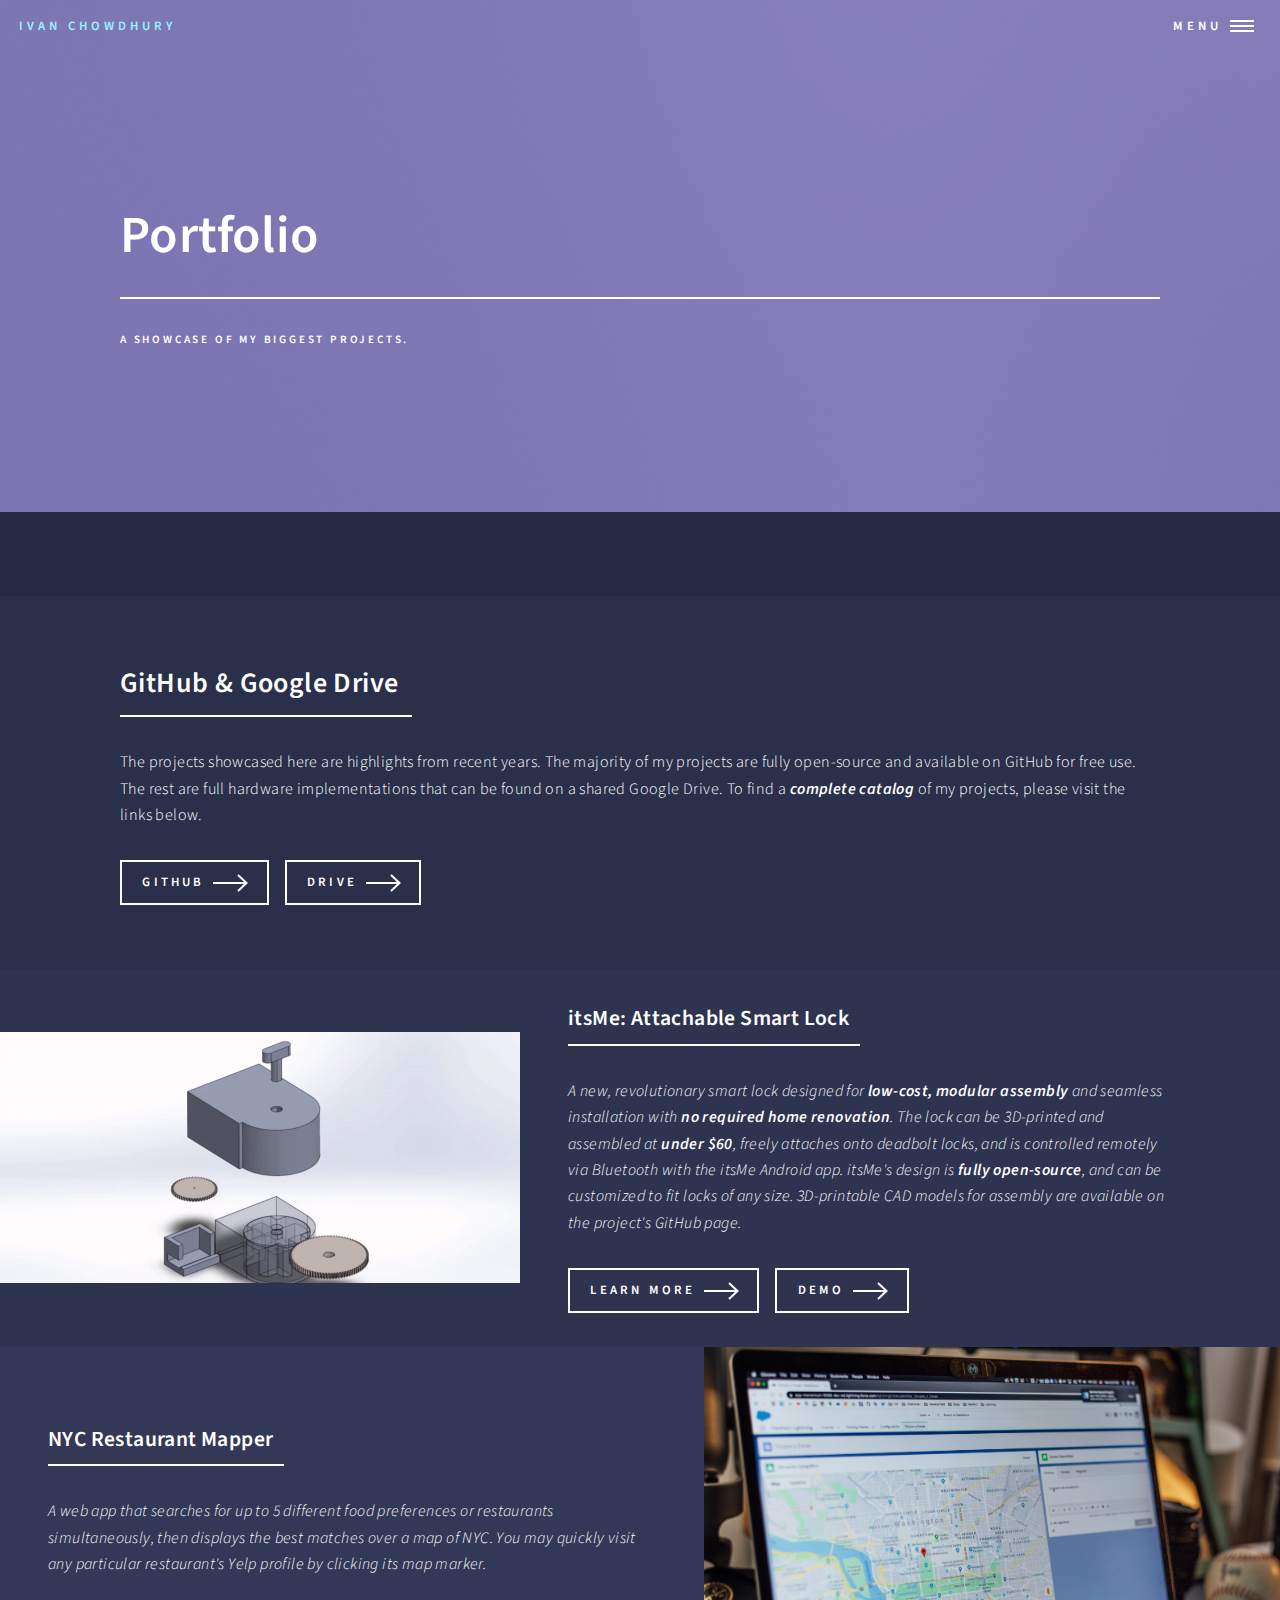
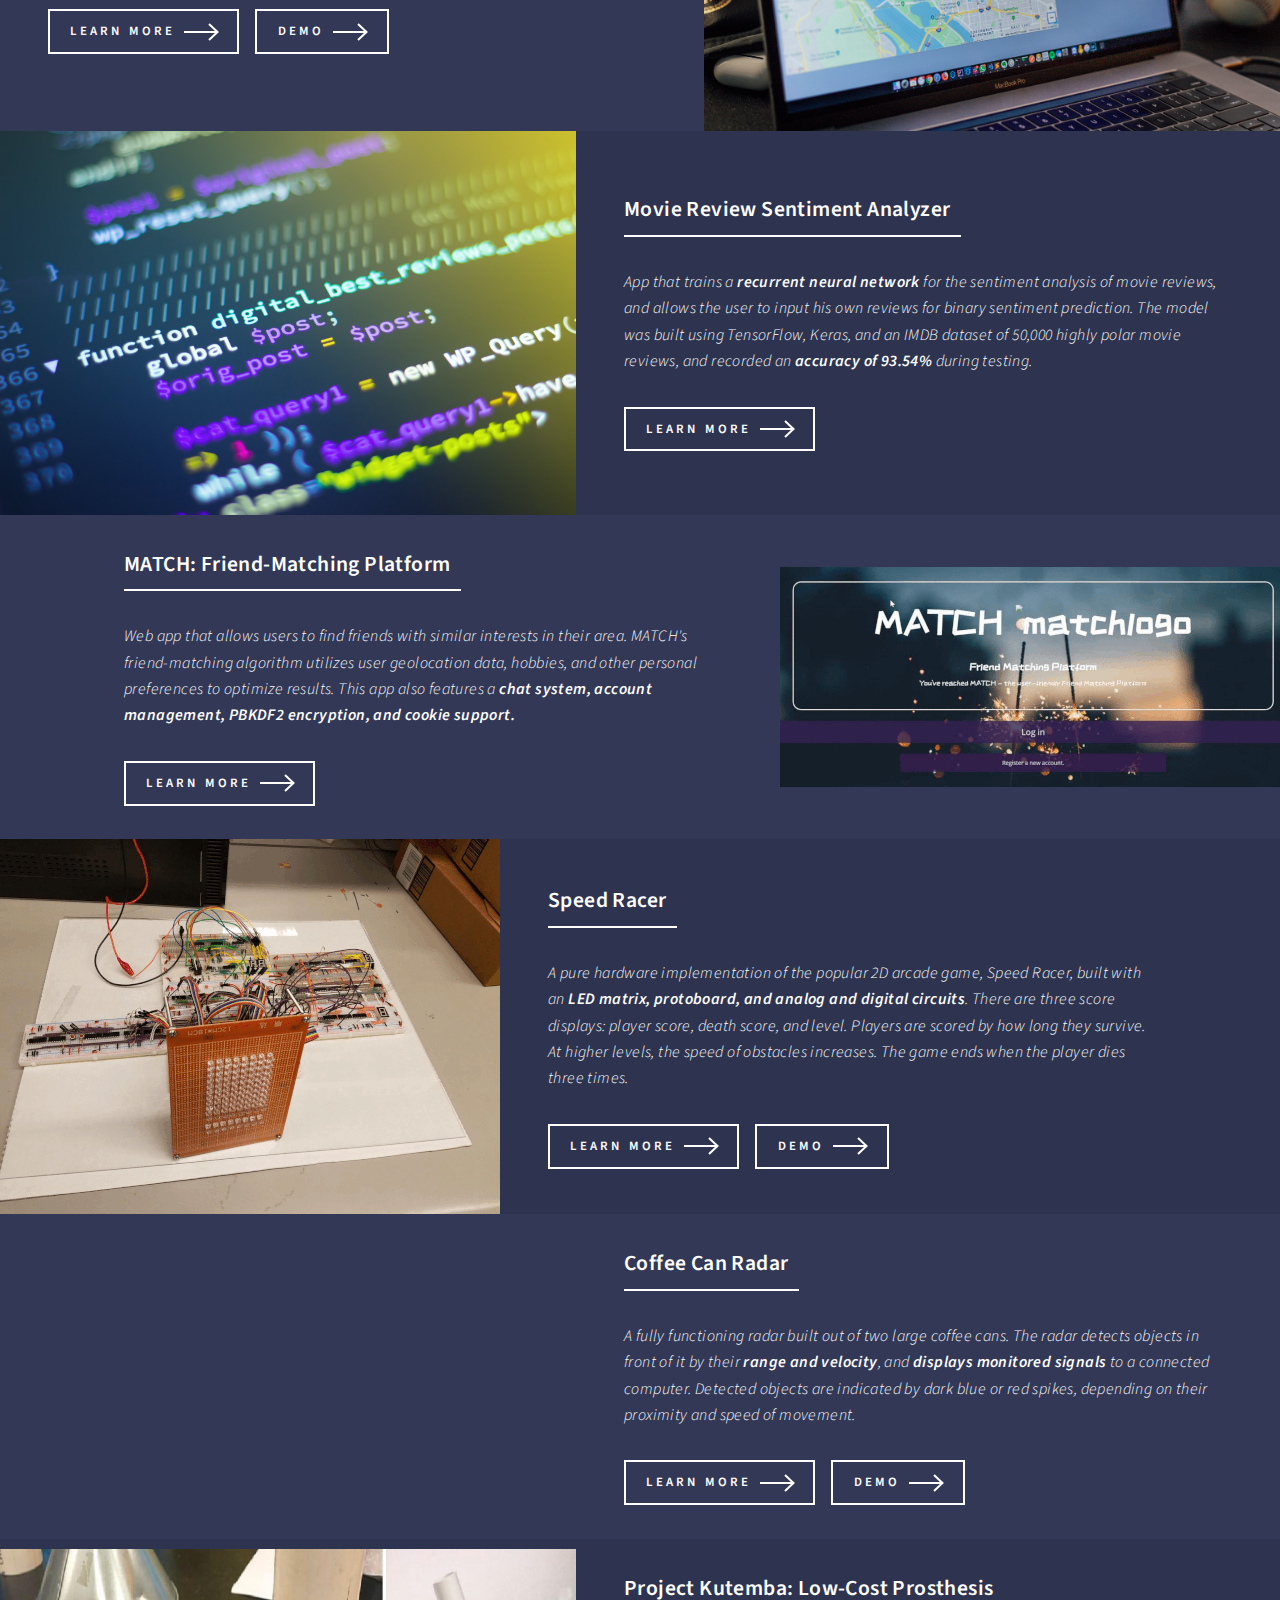
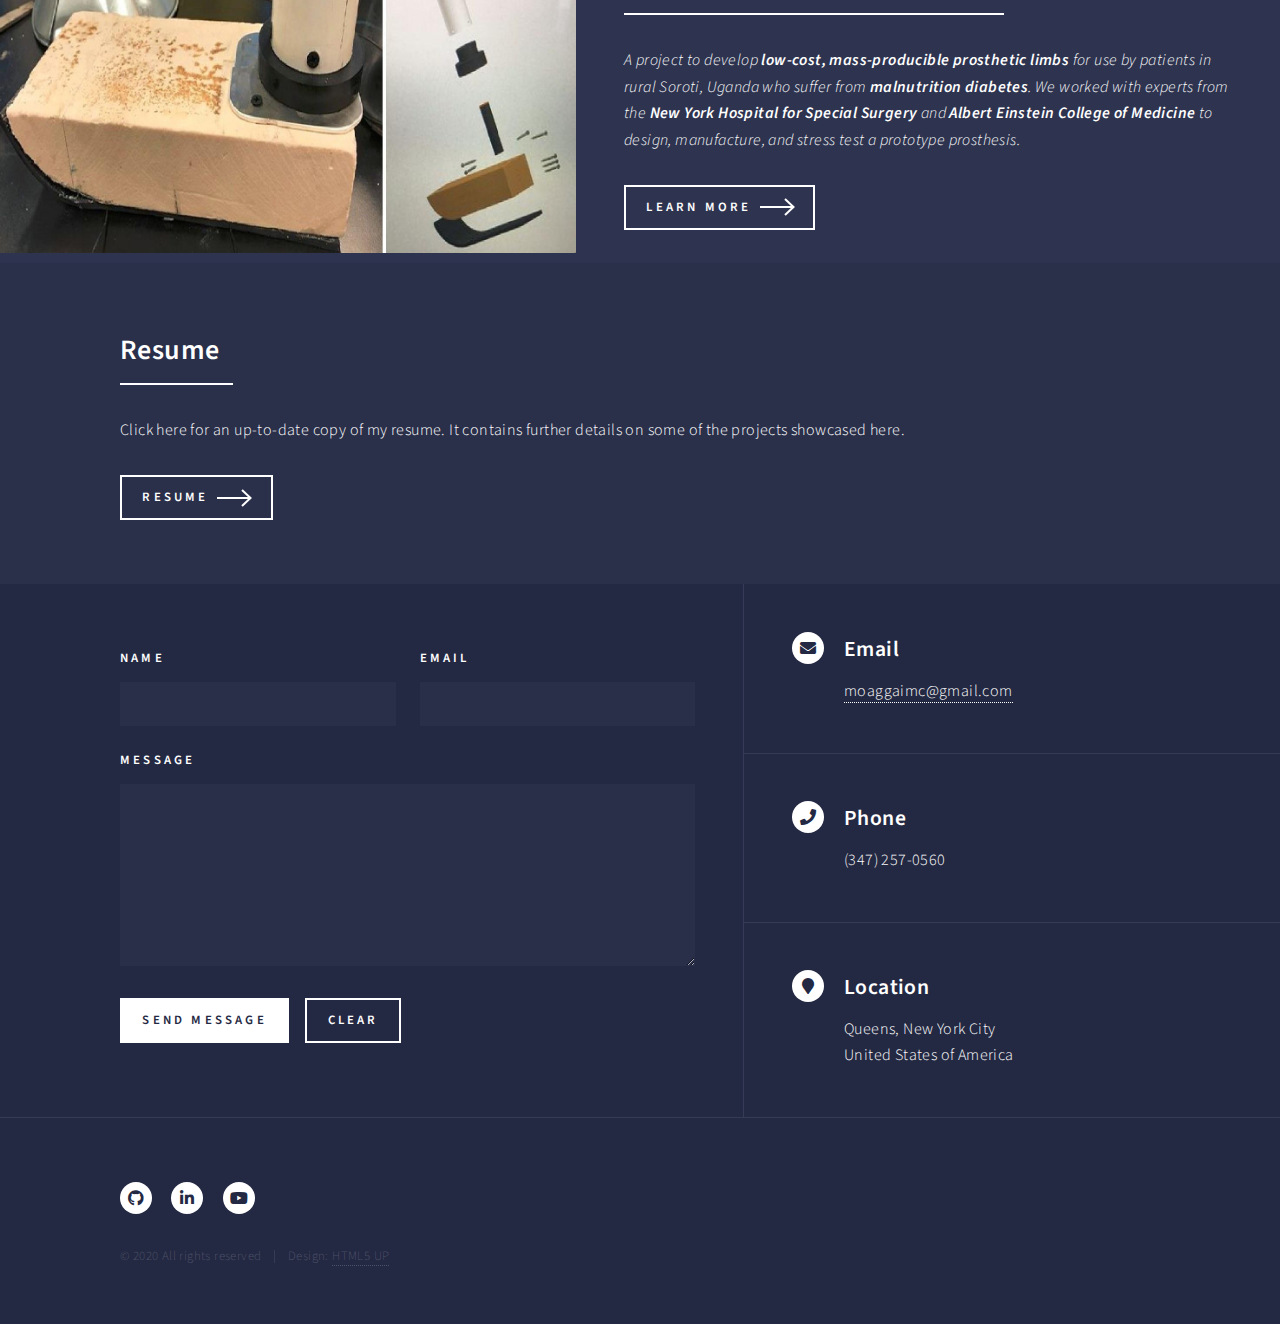
==== portfolio.html @ 8c615501 "fixed forms" ====
<!DOCTYPE HTML>
<html>
	<head>
		<title>Ivan's Portfolio</title>
		<meta charset="utf-8" />
		<meta name="viewport" content="width=device-width, initial-scale=1, user-scalable=no" />
		<link rel="stylesheet" href="assets/css/main.css" />
		<link rel="shortcut icon" type="image/x-icon" href="/assets/icons/favicon.ico" />
		<noscript><link rel="stylesheet" href="assets/css/noscript.css" /></noscript>
	</head>
	<body class="is-preload">

		<!-- Wrapper -->
			<div id="wrapper">

				<!-- Header -->
				<!-- Note: The "styleN" class below should match that of the banner element. -->
					<header id="header" class="alt style2">
						<a href="index.html" class="logo">Ivan Chowdhury</a>
						<nav>
							<a href="#menu">Menu</a>
						</nav>
					</header>

				<!-- Menu -->
					<nav id="menu">
						<ul class="actions stacked">
							<li><a href="index.html" class="button fit">Home</a></li>
						</ul>
						<ul class="links">
							<li><a href="#banner" class="scrolly">Portfolio</a></li>
							<li><a href="#three" class="scrolly">Resume</a></li>
							<li><a href="#contact" class="scrolly">Contact</a></li>
						</ul>
					</nav>

				<!-- Banner -->
				<!-- Note: The "styleN" class below should match that of the header element. -->
					<section id="banner" class="style2">
						<div class="inner">
							<span class="image">
								<img src="images/pic07.jpg" alt="" />
							</span>
							<header class="major">
								<h1>Portfolio</h1>
							</header>
							<div class="content">
								<p>A showcase of my biggest projects.</p>
							</div>
						</div>
					</section>

				<!-- Main -->
					<div id="main">

						<!-- One -->
							<section id="one">
								<div class="inner">
									<header class="major">
										<h2>GitHub & Google Drive</h2>
									</header>
									<p>The projects showcased here are highlights from recent years. The majority of my projects are fully open-source and available on GitHub for free use. The rest are full hardware implementations that can be found on a shared Google Drive. To find a <b><i>complete catalog</i></b> of my projects, please visit the links below.</p>
									<ul class="actions">
										<li><a href="https://github.com/IChowdhury01" target="_blank" rel="noopener noreferrer" class="button next">GitHub</a></li>
										<li><a href="https://drive.google.com/drive/u/1/folders/13F08eqZDGb8Cz0iWDVaAvVWDTqwczy9C" target="_blank" rel="noopener noreferrer" class="button next">Drive</a></li>
									</ul>
								</div>
							</section>

						<!-- Two -->
							<section id="two" class="spotlights">
								<section>
									<a class="imagectr">
										<img src="assets/photos/CAD.gif" alt="" data-position="center" />
									</a>
									<div class="content">
										<div class="inner">
											<header class="major">
												<h3>itsMe: Attachable Smart Lock</h3>
											</header>
											<p><i>A new, revolutionary smart lock designed for <b>low-cost, modular assembly</b> and seamless installation with <b>no required home renovation</b>. The lock can be 3D-printed and assembled at <b>under $60</b>, freely attaches onto deadbolt locks, and is controlled remotely via Bluetooth with the itsMe Android app. itsMe's design is <b>fully open-source</b>, and can be customized to fit locks of any size. 3D-printable CAD models for assembly are available on the project's GitHub page.</i>
											</p>
											<ul class="actions">
												<li><a href="https://github.com/IChowdhury01/ItsMe-Attachable-Smart-Lock" target="_blank" rel="noopener noreferrer" class="button next"class="button">Learn more</a></li>
												<li><a href="https://www.youtube.com/watch?v=Y3_GFy8Gmhg" target="_blank" rel="noopener noreferrer" class="button next"class="button">Demo</a></li>
											</ul>
										</div>
									</div>
								</section>
								<section>
									<a class="imagectr">
										<img src="assets\photos\nycmap.jpg" alt="" data-position="top center" />
									</a>
									<div class="content">
										<div class="inner">
											<header class="major">
												<h3>NYC Restaurant Mapper</h3>
											</header>
											<p><i>A web app that searches for up to 5 different food preferences or restaurants simultaneously, then displays the best matches over a map of NYC. You may quickly visit any particular restaurant's Yelp profile by clicking its map marker.</i>
											</p>
											<ul class="actions">
												<li><a href="https://github.com/IChowdhury01/NYC-Restaurant-Mapper" target="_blank" rel="noopener noreferrer" class="button next"class="button">Learn more</a></li>
												<li><a href="https://youtu.be/Lwt06zuVXnc" target="_blank" rel="noopener noreferrer" class="button next"class="button">Demo</a></li>
											</ul>
										</div>
									</div>
								</section>
								<section>
									<a class="imagectr">
										<img src="assets/photos/tensorflow.jpg" alt="" data-position="top center" />
									</a>
									<div class="content">
										<div class="inner">
											<header class="major">
												<h3>Movie Review Sentiment Analyzer</h3>
											</header>
											<p><i>App that trains a <b>recurrent neural network</b> for the sentiment analysis of movie reviews, and allows the user to input his own reviews for binary sentiment prediction. The model was built using TensorFlow, Keras, and an IMDB dataset of 50,000 highly polar movie reviews, and recorded an <b>accuracy of 93.54%</b> during testing.</i>
											</p>
											<ul class="actions">
												<li><a href="https://github.com/IChowdhury01/Movie-Review-Sentiment-Analyzer" target="_blank" rel="noopener noreferrer" class="button next"class="button">Learn more</a></li>
											</ul>
										</div>
									</div>
								</section>
								<section>
									<a class="imagectr">
										<img src="assets/photos/match.gif" alt="" data-position="top center" />
									</a>
									<div class="content">
										<div class="inner">
											<header class="major">
												<h3>MATCH: Friend-Matching Platform</h3>
											</header>
											<p><i>Web app that allows users to find friends with similar interests in their area. MATCH's friend-matching algorithm utilizes user geolocation data, hobbies, and other personal preferences to optimize results. This app also features a <b>chat system, account management, PBKDF2 encryption, and cookie support.</b></i></p>
											<ul class="actions">
												<li><a href="https://github.com/IChowdhury01/MATCH" target="_blank" rel="noopener noreferrer" class="button next" class="button">Learn more</a></li>
											</ul>
										</div>
									</div>
								</section>
								<section>
									<a class="imagectr">
										<img src="assets/photos/speedracer.gif" alt="" data-position="top center" />
									</a>
									<!-- <div class = "videoContainer">
										<iframe src="https://www.youtube-nocookie.com/embed/hURRm35oNBA" frameborder="0" allow="accelerometer; autoplay; clipboard-write; encrypted-media; gyroscope; picture-in-picture" allowfullscreen></iframe>
									</div> -->
									<div class="content">
										<div class="inner">
											<header class="major">
												<h3>Speed Racer</h3>
											</header>
											<p><i>A pure hardware implementation of the popular 2D arcade game, Speed Racer, built with an <b>LED matrix, protoboard, and analog and digital circuits</b>. There are three score displays: player score, death score, and level. Players are scored by how long they survive. At higher levels, the speed of obstacles increases. The game ends when the player dies three times.</i></p>
											<ul class="actions">
												<li><a href="https://drive.google.com/drive/folders/1GUxQK-fly_JIibQmkMH20na4HruPq7JL" target="_blank" rel="noopener noreferrer" class="button next"class="button">Learn more</a></li>
												<li><a href="https://www.youtube.com/watch?v=hURRm35oNBA" target="_blank" rel="noopener noreferrer" class="button next"class="button">Demo</a></li>
											</ul>
										</div>
									</div>
								</section>
								<section>
									<a class="imagectr">
										<img src="assets/photos/coffeecanradar.gif" alt="" data-position="top center" />
									</a>
									<!-- <div class = "videoContainer">
										<iframe src="https://www.youtube-nocookie.com/embed/nKEOO0rNuKM?start=10" frameborder="0" allow="accelerometer; autoplay; clipboard-write; encrypted-media; gyroscope; picture-in-picture" allowfullscreen></iframe>
									</div> -->
									<div class="content">
										<div class="inner">
											<header class="major">
												<h3>Coffee Can Radar</h3>
											</header>
											<p><i>A fully functioning radar built out of two large coffee cans. The radar detects objects in front of it by their <b>range and velocity</b>, and <b>displays monitored signals</b> to a connected computer. Detected objects are indicated by dark blue or red spikes, depending on their proximity and speed of movement.</i></p>
											<ul class="actions">
												<li><a href="https://drive.google.com/drive/folders/1RT_7JRZRdKu2cOJsGVGefXszpzr_Aj9Q" target="_blank" rel="noopener noreferrer" class="button next"class="button">Learn more</a></li>
												<li><a href="https://www.youtube.com/watch?v=nKEOO0rNuKM&t=10s" target="_blank" rel="noopener noreferrer" class="button next"class="button">Demo</a></li>
											</ul>
										</div>
									</div>
								</section>
								<section>
									<a class="imagectr">
										<img src="assets/photos/kutembafoot.jpeg" alt="" data-position="top center" />
									</a>
									<div class="content">
										<div class="inner">
											<header class="major">
												<h3>Project Kutemba: Low-Cost Prosthesis</h3>
											</header>
											<p><i>A project to develop <b>low-cost, mass-producible prosthetic limbs</b> for use by patients in rural Soroti, Uganda who suffer from <b>malnutrition diabetes</b>. We worked with experts from the <b>New York Hospital for Special Surgery</b> and <b>Albert Einstein College of Medicine</b> to design, manufacture, and stress test a prototype prosthesis.</i></p>
											<ul class="actions">
												<li><a href="https://drive.google.com/drive/folders/1q0r_sGnL_dxUdtxdM6LuyC_ZQaXiho6F" target="_blank" rel="noopener noreferrer" class="button next"class="button">Learn more</a></li>
											</ul>
										</div>
									</div>
								</section>
							</section>

						<!-- Three -->
							<section id="three">
								<div class="inner">
									<header class="major">
										<h2>Resume</h2>
									</header>
									<p>Click here for an up-to-date copy of my resume. It contains further details on some of the projects showcased here.</p>
									<ul class="actions">
										<li><a href="assets\docs\Resume.pdf" target="_blank" rel="noopener noreferrer" class="button next">Resume</a></li>
									</ul>
								</div>
							</section>

					</div>

				<!-- Contact -->
					<section id="contact">
						<div class="inner">
							<section>
								<form action="https://formspree.io/f/xqkgnypr" method="post">	
									<div class="fields">
										<div class="field half">
											<label for="name">Name</label>
											<input type="text" name="name" id="name" required/>
										</div>
										<div class="field half">
											<label for="email">Email</label>
											<input type="text" name="email" id="email" required/>
										</div>
										<div class="field">
											<label for="message">Message</label>
											<textarea name="message" id="message" rows="6" required></textarea>
										</div>
									</div>
									<ul class="actions">
										<li><input type="submit" value="Send Message" class="primary"/></li>
										<li><input type="reset" value="Clear" /></li>
									</ul>
								</form>
							</section>
							<section class="split">
								<section>
									<div class="contact-method">
										<span class="icon solid alt fa-envelope"></span>
										<h3>Email</h3>
										<a href="mailto:moaggaimc@gmail.com">moaggaimc@gmail.com</a>
									</div>
								</section>
								<section>
									<div class="contact-method">
										<span class="icon solid alt fa-phone"></span>
										<h3>Phone</h3>
										<span>(347) 257-0560</span>
									</div>
								</section>
								<section>
									<div class="contact-method">
										<span class="icon solid alt fa-map-marker"></span>
										<h3>Location</h3>
										<span>Queens, New York City<br />
										United States of America</span>
									</div>
								</section>
							</section>
						</div>
					</section>

				<!-- Footer -->
					<footer id="footer">
						<div class="inner">
							<ul class="icons">
								<li><a href="https://github.com/IChowdhury01" target="_blank" rel="noopener noreferrer" class="icon brands alt fa-github"><span class="label">GitHub</span></a></li>
								<li><a href="https://www.linkedin.com/in/ivanchowdhury/" target="_blank" rel="noopener noreferrer" class="icon brands alt fa-linkedin-in"><span class="label">LinkedIn</span></a></li>
								<li><a href="https://www.youtube.com/channel/UCZzogP7VZBRBeinu2QuJjXg" target="_blank" rel="noopener noreferrer" class="icon brands alt fa-youtube"><span class="label">YouTube</span></a></li>
								<!-- <li><a href="https://stackoverflow.com/users/9143936/ivan-c" target="_blank" rel="noopener noreferrer" class="icon brands alt fa-stack-overflow"><span class="label">StackOverflow</span></a></li> -->
							</ul>
							<ul class="copyright">
								<li>&copy; 2020 All rights reserved</li><li>Design: <a href="https://html5up.net" target="_blank" rel="noopener noreferrer">HTML5 UP</a></li>
							</ul>
						</div>
					</footer>

			</div>

		<!-- Scripts -->
			<script src="assets/js/jquery.min.js"></script>
			<script src="assets/js/jquery.scrolly.min.js"></script>
			<script src="assets/js/jquery.scrollex.min.js"></script>
			<script src="assets/js/browser.min.js"></script>
			<script src="assets/js/breakpoints.min.js"></script>
			<script src="assets/js/util.js"></script>
			<script src="assets/js/main.js"></script>

	</body>
</html>
---- assets/css/main.css ----
@import url(fontawesome-all.min.css);
@import url("https://fonts.googleapis.com/css?family=Source+Sans+Pro:300,300italic,600,600italic");

html, body, div, span, applet, object,
iframe, h1, h2, h3, h4, h5, h6, p, blockquote,
pre, a, abbr, acronym, address, big, cite,
code, del, dfn, em, img, ins, kbd, q, s, samp,
small, strike, strong, sub, sup, tt, var, b,
u, i, center, dl, dt, dd, ol, ul, li, fieldset,
form, label, legend, table, caption, tbody,
tfoot, thead, tr, th, td, article, aside,
canvas, details, embed, figure, figcaption,
footer, header, hgroup, menu, nav, output, ruby,
section, summary, time, mark, audio, video {
	margin: 0;
	padding: 0;
	border: 0;
	font-size: 100%;
	font: inherit;
	vertical-align: baseline;}

article, aside, details, figcaption, figure,
footer, header, hgroup, menu, nav, section {
	display: block;}

body {
	line-height: 1;
}

ol, ul {
	list-style: none;
}

blockquote, q {
	quotes: none;
}

	blockquote:before, blockquote:after, q:before, q:after {
		content: '';
		content: none;
	}

table {
	border-collapse: collapse;
	border-spacing: 0;
}

body {
	-webkit-text-size-adjust: none;
}

mark {
	background-color: transparent;
	color: inherit;
}

input::-moz-focus-inner {
	border: 0;
	padding: 0;
}

input, select, textarea {
	-moz-appearance: none;
	-webkit-appearance: none;
	-ms-appearance: none;
	appearance: none;
}

/* Basic */

	@-ms-viewport {
		width: device-width;
	}

	body {
		-ms-overflow-style: scrollbar;
	}

	@media screen and (max-width: 480px) {

		html, body {
			min-width: 320px;
		}

	}

	html {
		box-sizing: border-box;
	}

	*, *:before, *:after {
		box-sizing: inherit;
	}

	body {
		background: #242943;
	}

		body.is-preload *, body.is-preload *:before, body.is-preload *:after {
			-moz-animation: none !important;
			-webkit-animation: none !important;
			-ms-animation: none !important;
			animation: none !important;
			-moz-transition: none !important;
			-webkit-transition: none !important;
			-ms-transition: none !important;
			transition: none !important;
		}

/* Type */

	body, input, select, textarea {
		color: #ffffff;
		font-family: "Source Sans Pro", Helvetica, sans-serif;
		font-size: 17pt;
		font-weight: 300;
		letter-spacing: 0.025em;
		line-height: 1.65;
	}

		@media screen and (max-width: 1680px) {

			body, input, select, textarea {
				font-size: 14pt;
			}

		}

		@media screen and (max-width: 1280px) {

			body, input, select, textarea {
				font-size: 12pt;
			}

		}

		@media screen and (max-width: 360px) {

			body, input, select, textarea {
				font-size: 11pt;
			}

		}

	a {
		-moz-transition: color 0.2s ease-in-out, border-bottom-color 0.2s ease-in-out;
		-webkit-transition: color 0.2s ease-in-out, border-bottom-color 0.2s ease-in-out;
		-ms-transition: color 0.2s ease-in-out, border-bottom-color 0.2s ease-in-out;
		transition: color 0.2s ease-in-out, border-bottom-color 0.2s ease-in-out;
		border-bottom: dotted 1px;
		color: inherit;
		text-decoration: none;
	}

		a:hover {
			border-bottom-color: transparent;
			color: #9bf1ff !important;
		}

		a:active {
			color: #53e3fb !important;
		}

	strong, b {
		color: #ffffff;
		font-weight: 600;
	}

	em, i {
		font-style: italic;
	}

	p {
		margin: 0 0 2em 0;
	}

	h1, h2, h3, h4, h5, h6 {
		color: #ffffff;
		font-weight: 600;
		line-height: 1.65;
		margin: 0 0 1em 0;
	}

		h1 a, h2 a, h3 a, h4 a, h5 a, h6 a {
			color: inherit;
			border-bottom: 0;
		}

	h1 {
		font-size: 2.5em;
	}

	h2 {
		font-size: 1.75em;
	}

	h3 {
		font-size: 1.35em;
	}

	h4 {
		font-size: 1.1em;
	}

	h5 {
		font-size: 0.9em;
	}

	h6 {
		font-size: 0.7em;
	}

	@media screen and (max-width: 736px) {

		h1 {
			font-size: 2em;
		}

		h2 {
			font-size: 1.5em;
		}

		h3 {
			font-size: 1.25em;
		}

	}

	sub {
		font-size: 0.8em;
		position: relative;
		top: 0.5em;
	}

	sup {
		font-size: 0.8em;
		position: relative;
		top: -0.5em;
	}

	blockquote {
		border-left: solid 4px rgba(212, 212, 255, 0.1);
		font-style: italic;
		margin: 0 0 2em 0;
		padding: 0.5em 0 0.5em 2em;
	}

	code {
		background: rgba(212, 212, 255, 0.035);
		font-family: "Courier New", monospace;
		font-size: 0.9em;
		margin: 0 0.25em;
		padding: 0.25em 0.65em;
	}

	pre {
		-webkit-overflow-scrolling: touch;
		font-family: "Courier New", monospace;
		font-size: 0.9em;
		margin: 0 0 2em 0;
	}

		pre code {
			display: block;
			line-height: 1.75;
			padding: 1em 1.5em;
			overflow-x: auto;
		}

	hr {
		border: 0;
		border-bottom: solid 1px rgba(212, 212, 255, 0.1);
		margin: 2em 0;
	}

		hr.major {
			margin: 3em 0;
		}

	.align-left {
		text-align: left;
	}

	.align-center {
		text-align: center;
	}

	.align-right {
		text-align: right;
	}

/* Row */

	.row {
		display: flex;
		flex-wrap: wrap;
		box-sizing: border-box;
		align-items: stretch;
	}

		.row > * {
			box-sizing: border-box;
		}

		.row.gtr-uniform > * > :last-child {
			margin-bottom: 0;
		}

		.row.aln-left {
			justify-content: flex-start;
		}

		.row.aln-center {
			justify-content: center;
		}

		.row.aln-right {
			justify-content: flex-end;
		}

		.row.aln-top {
			align-items: flex-start;
		}

		.row.aln-middle {
			align-items: center;
		}

		.row.aln-bottom {
			align-items: flex-end;
		}

		.row > .imp {
			order: -1;
		}

		.row > .col-1 {
			width: 8.33333%;
		}

		.row > .off-1 {
			margin-left: 8.33333%;
		}

		.row > .col-2 {
			width: 16.66667%;
		}

		.row > .off-2 {
			margin-left: 16.66667%;
		}

		.row > .col-3 {
			width: 25%;
		}

		.row > .off-3 {
			margin-left: 25%;
		}

		.row > .col-4 {
			width: 33.33333%;
		}

		.row > .off-4 {
			margin-left: 33.33333%;
		}

		.row > .col-5 {
			width: 41.66667%;
		}

		.row > .off-5 {
			margin-left: 41.66667%;
		}

		.row > .col-6 {
			width: 50%;
		}

		.row > .off-6 {
			margin-left: 50%;
		}

		.row > .col-7 {
			width: 58.33333%;
		}

		.row > .off-7 {
			margin-left: 58.33333%;
		}

		.row > .col-8 {
			width: 66.66667%;
		}

		.row > .off-8 {
			margin-left: 66.66667%;
		}

		.row > .col-9 {
			width: 75%;
		}

		.row > .off-9 {
			margin-left: 75%;
		}

		.row > .col-10 {
			width: 83.33333%;
		}

		.row > .off-10 {
			margin-left: 83.33333%;
		}

		.row > .col-11 {
			width: 91.66667%;
		}

		.row > .off-11 {
			margin-left: 91.66667%;
		}

		.row > .col-12 {
			width: 100%;
		}

		.row > .off-12 {
			margin-left: 100%;
		}

		.row.gtr-0 {
			margin-top: 0;
			margin-left: 0em;
		}

			.row.gtr-0 > * {
				padding: 0 0 0 0em;
			}

			.row.gtr-0.gtr-uniform {
				margin-top: 0em;
			}

				.row.gtr-0.gtr-uniform > * {
					padding-top: 0em;
				}

		.row.gtr-25 {
			margin-top: 0;
			margin-left: -0.5em;
		}

			.row.gtr-25 > * {
				padding: 0 0 0 0.5em;
			}

			.row.gtr-25.gtr-uniform {
				margin-top: -0.5em;
			}

				.row.gtr-25.gtr-uniform > * {
					padding-top: 0.5em;
				}

		.row.gtr-50 {
			margin-top: 0;
			margin-left: -1em;
		}

			.row.gtr-50 > * {
				padding: 0 0 0 1em;
			}

			.row.gtr-50.gtr-uniform {
				margin-top: -1em;
			}

				.row.gtr-50.gtr-uniform > * {
					padding-top: 1em;
				}

		.row {
			margin-top: 0;
			margin-left: -2em;
		}

			.row > * {
				padding: 0 0 0 2em;
			}

			.row.gtr-uniform {
				margin-top: -2em;
			}

				.row.gtr-uniform > * {
					padding-top: 2em;
				}

		.row.gtr-150 {
			margin-top: 0;
			margin-left: -3em;
		}

			.row.gtr-150 > * {
				padding: 0 0 0 3em;
			}

			.row.gtr-150.gtr-uniform {
				margin-top: -3em;
			}

				.row.gtr-150.gtr-uniform > * {
					padding-top: 3em;
				}

		.row.gtr-200 {
			margin-top: 0;
			margin-left: -4em;
		}

			.row.gtr-200 > * {
				padding: 0 0 0 4em;
			}

			.row.gtr-200.gtr-uniform {
				margin-top: -4em;
			}

				.row.gtr-200.gtr-uniform > * {
					padding-top: 4em;
				}

		@media screen and (max-width: 1680px) {

			.row {
				display: flex;
				flex-wrap: wrap;
				box-sizing: border-box;
				align-items: stretch;
			}

				.row > * {
					box-sizing: border-box;
				}

				.row.gtr-uniform > * > :last-child {
					margin-bottom: 0;
				}

				.row.aln-left {
					justify-content: flex-start;
				}

				.row.aln-center {
					justify-content: center;
				}

				.row.aln-right {
					justify-content: flex-end;
				}

				.row.aln-top {
					align-items: flex-start;
				}

				.row.aln-middle {
					align-items: center;
				}

				.row.aln-bottom {
					align-items: flex-end;
				}

				.row > .imp-xlarge {
					order: -1;
				}

				.row > .col-1-xlarge {
					width: 8.33333%;
				}

				.row > .off-1-xlarge {
					margin-left: 8.33333%;
				}

				.row > .col-2-xlarge {
					width: 16.66667%;
				}

				.row > .off-2-xlarge {
					margin-left: 16.66667%;
				}

				.row > .col-3-xlarge {
					width: 25%;
				}

				.row > .off-3-xlarge {
					margin-left: 25%;
				}

				.row > .col-4-xlarge {
					width: 33.33333%;
				}

				.row > .off-4-xlarge {
					margin-left: 33.33333%;
				}

				.row > .col-5-xlarge {
					width: 41.66667%;
				}

				.row > .off-5-xlarge {
					margin-left: 41.66667%;
				}

				.row > .col-6-xlarge {
					width: 50%;
				}

				.row > .off-6-xlarge {
					margin-left: 50%;
				}

				.row > .col-7-xlarge {
					width: 58.33333%;
				}

				.row > .off-7-xlarge {
					margin-left: 58.33333%;
				}

				.row > .col-8-xlarge {
					width: 66.66667%;
				}

				.row > .off-8-xlarge {
					margin-left: 66.66667%;
				}

				.row > .col-9-xlarge {
					width: 75%;
				}

				.row > .off-9-xlarge {
					margin-left: 75%;
				}

				.row > .col-10-xlarge {
					width: 83.33333%;
				}

				.row > .off-10-xlarge {
					margin-left: 83.33333%;
				}

				.row > .col-11-xlarge {
					width: 91.66667%;
				}

				.row > .off-11-xlarge {
					margin-left: 91.66667%;
				}

				.row > .col-12-xlarge {
					width: 100%;
				}

				.row > .off-12-xlarge {
					margin-left: 100%;
				}

				.row.gtr-0 {
					margin-top: 0;
					margin-left: 0em;
				}

					.row.gtr-0 > * {
						padding: 0 0 0 0em;
					}

					.row.gtr-0.gtr-uniform {
						margin-top: 0em;
					}

						.row.gtr-0.gtr-uniform > * {
							padding-top: 0em;
						}

				.row.gtr-25 {
					margin-top: 0;
					margin-left: -0.5em;
				}

					.row.gtr-25 > * {
						padding: 0 0 0 0.5em;
					}

					.row.gtr-25.gtr-uniform {
						margin-top: -0.5em;
					}

						.row.gtr-25.gtr-uniform > * {
							padding-top: 0.5em;
						}

				.row.gtr-50 {
					margin-top: 0;
					margin-left: -1em;
				}

					.row.gtr-50 > * {
						padding: 0 0 0 1em;
					}

					.row.gtr-50.gtr-uniform {
						margin-top: -1em;
					}

						.row.gtr-50.gtr-uniform > * {
							padding-top: 1em;
						}

				.row {
					margin-top: 0;
					margin-left: -2em;
				}

					.row > * {
						padding: 0 0 0 2em;
					}

					.row.gtr-uniform {
						margin-top: -2em;
					}

						.row.gtr-uniform > * {
							padding-top: 2em;
						}

				.row.gtr-150 {
					margin-top: 0;
					margin-left: -3em;
				}

					.row.gtr-150 > * {
						padding: 0 0 0 3em;
					}

					.row.gtr-150.gtr-uniform {
						margin-top: -3em;
					}

						.row.gtr-150.gtr-uniform > * {
							padding-top: 3em;
						}

				.row.gtr-200 {
					margin-top: 0;
					margin-left: -4em;
				}

					.row.gtr-200 > * {
						padding: 0 0 0 4em;
					}

					.row.gtr-200.gtr-uniform {
						margin-top: -4em;
					}

						.row.gtr-200.gtr-uniform > * {
							padding-top: 4em;
						}

		}

		@media screen and (max-width: 1280px) {

			.row {
				display: flex;
				flex-wrap: wrap;
				box-sizing: border-box;
				align-items: stretch;
			}

				.row > * {
					box-sizing: border-box;
				}

				.row.gtr-uniform > * > :last-child {
					margin-bottom: 0;
				}

				.row.aln-left {
					justify-content: flex-start;
				}

				.row.aln-center {
					justify-content: center;
				}

				.row.aln-right {
					justify-content: flex-end;
				}

				.row.aln-top {
					align-items: flex-start;
				}

				.row.aln-middle {
					align-items: center;
				}

				.row.aln-bottom {
					align-items: flex-end;
				}

				.row > .imp-large {
					order: -1;
				}

				.row > .col-1-large {
					width: 8.33333%;
				}

				.row > .off-1-large {
					margin-left: 8.33333%;
				}

				.row > .col-2-large {
					width: 16.66667%;
				}

				.row > .off-2-large {
					margin-left: 16.66667%;
				}

				.row > .col-3-large {
					width: 25%;
				}

				.row > .off-3-large {
					margin-left: 25%;
				}

				.row > .col-4-large {
					width: 33.33333%;
				}

				.row > .off-4-large {
					margin-left: 33.33333%;
				}

				.row > .col-5-large {
					width: 41.66667%;
				}

				.row > .off-5-large {
					margin-left: 41.66667%;
				}

				.row > .col-6-large {
					width: 50%;
				}

				.row > .off-6-large {
					margin-left: 50%;
				}

				.row > .col-7-large {
					width: 58.33333%;
				}

				.row > .off-7-large {
					margin-left: 58.33333%;
				}

				.row > .col-8-large {
					width: 66.66667%;
				}

				.row > .off-8-large {
					margin-left: 66.66667%;
				}

				.row > .col-9-large {
					width: 75%;
				}

				.row > .off-9-large {
					margin-left: 75%;
				}

				.row > .col-10-large {
					width: 83.33333%;
				}

				.row > .off-10-large {
					margin-left: 83.33333%;
				}

				.row > .col-11-large {
					width: 91.66667%;
				}

				.row > .off-11-large {
					margin-left: 91.66667%;
				}

				.row > .col-12-large {
					width: 100%;
				}

				.row > .off-12-large {
					margin-left: 100%;
				}

				.row.gtr-0 {
					margin-top: 0;
					margin-left: 0em;
				}

					.row.gtr-0 > * {
						padding: 0 0 0 0em;
					}

					.row.gtr-0.gtr-uniform {
						margin-top: 0em;
					}

						.row.gtr-0.gtr-uniform > * {
							padding-top: 0em;
						}

				.row.gtr-25 {
					margin-top: 0;
					margin-left: -0.375em;
				}

					.row.gtr-25 > * {
						padding: 0 0 0 0.375em;
					}

					.row.gtr-25.gtr-uniform {
						margin-top: -0.375em;
					}

						.row.gtr-25.gtr-uniform > * {
							padding-top: 0.375em;
						}

				.row.gtr-50 {
					margin-top: 0;
					margin-left: -0.75em;
				}

					.row.gtr-50 > * {
						padding: 0 0 0 0.75em;
					}

					.row.gtr-50.gtr-uniform {
						margin-top: -0.75em;
					}

						.row.gtr-50.gtr-uniform > * {
							padding-top: 0.75em;
						}

				.row {
					margin-top: 0;
					margin-left: -1.5em;
				}

					.row > * {
						padding: 0 0 0 1.5em;
					}

					.row.gtr-uniform {
						margin-top: -1.5em;
					}

						.row.gtr-uniform > * {
							padding-top: 1.5em;
						}

				.row.gtr-150 {
					margin-top: 0;
					margin-left: -2.25em;
				}

					.row.gtr-150 > * {
						padding: 0 0 0 2.25em;
					}

					.row.gtr-150.gtr-uniform {
						margin-top: -2.25em;
					}

						.row.gtr-150.gtr-uniform > * {
							padding-top: 2.25em;
						}

				.row.gtr-200 {
					margin-top: 0;
					margin-left: -3em;
				}

					.row.gtr-200 > * {
						padding: 0 0 0 3em;
					}

					.row.gtr-200.gtr-uniform {
						margin-top: -3em;
					}

						.row.gtr-200.gtr-uniform > * {
							padding-top: 3em;
						}

		}

		@media screen and (max-width: 980px) {

			.row {
				display: flex;
				flex-wrap: wrap;
				box-sizing: border-box;
				align-items: stretch;
			}

				.row > * {
					box-sizing: border-box;
				}

				.row.gtr-uniform > * > :last-child {
					margin-bottom: 0;
				}

				.row.aln-left {
					justify-content: flex-start;
				}

				.row.aln-center {
					justify-content: center;
				}

				.row.aln-right {
					justify-content: flex-end;
				}

				.row.aln-top {
					align-items: flex-start;
				}

				.row.aln-middle {
					align-items: center;
				}

				.row.aln-bottom {
					align-items: flex-end;
				}

				.row > .imp-medium {
					order: -1;
				}

				.row > .col-1-medium {
					width: 8.33333%;
				}

				.row > .off-1-medium {
					margin-left: 8.33333%;
				}

				.row > .col-2-medium {
					width: 16.66667%;
				}

				.row > .off-2-medium {
					margin-left: 16.66667%;
				}

				.row > .col-3-medium {
					width: 25%;
				}

				.row > .off-3-medium {
					margin-left: 25%;
				}

				.row > .col-4-medium {
					width: 33.33333%;
				}

				.row > .off-4-medium {
					margin-left: 33.33333%;
				}

				.row > .col-5-medium {
					width: 41.66667%;
				}

				.row > .off-5-medium {
					margin-left: 41.66667%;
				}

				.row > .col-6-medium {
					width: 50%;
				}

				.row > .off-6-medium {
					margin-left: 50%;
				}

				.row > .col-7-medium {
					width: 58.33333%;
				}

				.row > .off-7-medium {
					margin-left: 58.33333%;
				}

				.row > .col-8-medium {
					width: 66.66667%;
				}

				.row > .off-8-medium {
					margin-left: 66.66667%;
				}

				.row > .col-9-medium {
					width: 75%;
				}

				.row > .off-9-medium {
					margin-left: 75%;
				}

				.row > .col-10-medium {
					width: 83.33333%;
				}

				.row > .off-10-medium {
					margin-left: 83.33333%;
				}

				.row > .col-11-medium {
					width: 91.66667%;
				}

				.row > .off-11-medium {
					margin-left: 91.66667%;
				}

				.row > .col-12-medium {
					width: 100%;
				}

				.row > .off-12-medium {
					margin-left: 100%;
				}

				.row.gtr-0 {
					margin-top: 0;
					margin-left: 0em;
				}

					.row.gtr-0 > * {
						padding: 0 0 0 0em;
					}

					.row.gtr-0.gtr-uniform {
						margin-top: 0em;
					}

						.row.gtr-0.gtr-uniform > * {
							padding-top: 0em;
						}

				.row.gtr-25 {
					margin-top: 0;
					margin-left: -0.375em;
				}

					.row.gtr-25 > * {
						padding: 0 0 0 0.375em;
					}

					.row.gtr-25.gtr-uniform {
						margin-top: -0.375em;
					}

						.row.gtr-25.gtr-uniform > * {
							padding-top: 0.375em;
						}

				.row.gtr-50 {
					margin-top: 0;
					margin-left: -0.75em;
				}

					.row.gtr-50 > * {
						padding: 0 0 0 0.75em;
					}

					.row.gtr-50.gtr-uniform {
						margin-top: -0.75em;
					}

						.row.gtr-50.gtr-uniform > * {
							padding-top: 0.75em;
						}

				.row {
					margin-top: 0;
					margin-left: -1.5em;
				}

					.row > * {
						padding: 0 0 0 1.5em;
					}

					.row.gtr-uniform {
						margin-top: -1.5em;
					}

						.row.gtr-uniform > * {
							padding-top: 1.5em;
						}

				.row.gtr-150 {
					margin-top: 0;
					margin-left: -2.25em;
				}

					.row.gtr-150 > * {
						padding: 0 0 0 2.25em;
					}

					.row.gtr-150.gtr-uniform {
						margin-top: -2.25em;
					}

						.row.gtr-150.gtr-uniform > * {
							padding-top: 2.25em;
						}

				.row.gtr-200 {
					margin-top: 0;
					margin-left: -3em;
				}

					.row.gtr-200 > * {
						padding: 0 0 0 3em;
					}

					.row.gtr-200.gtr-uniform {
						margin-top: -3em;
					}

						.row.gtr-200.gtr-uniform > * {
							padding-top: 3em;
						}

		}

		@media screen and (max-width: 736px) {

			.row {
				display: flex;
				flex-wrap: wrap;
				box-sizing: border-box;
				align-items: stretch;
			}

				.row > * {
					box-sizing: border-box;
				}

				.row.gtr-uniform > * > :last-child {
					margin-bottom: 0;
				}

				.row.aln-left {
					justify-content: flex-start;
				}

				.row.aln-center {
					justify-content: center;
				}

				.row.aln-right {
					justify-content: flex-end;
				}

				.row.aln-top {
					align-items: flex-start;
				}

				.row.aln-middle {
					align-items: center;
				}

				.row.aln-bottom {
					align-items: flex-end;
				}

				.row > .imp-small {
					order: -1;
				}

				.row > .col-1-small {
					width: 8.33333%;
				}

				.row > .off-1-small {
					margin-left: 8.33333%;
				}

				.row > .col-2-small {
					width: 16.66667%;
				}

				.row > .off-2-small {
					margin-left: 16.66667%;
				}

				.row > .col-3-small {
					width: 25%;
				}

				.row > .off-3-small {
					margin-left: 25%;
				}

				.row > .col-4-small {
					width: 33.33333%;
				}

				.row > .off-4-small {
					margin-left: 33.33333%;
				}

				.row > .col-5-small {
					width: 41.66667%;
				}

				.row > .off-5-small {
					margin-left: 41.66667%;
				}

				.row > .col-6-small {
					width: 50%;
				}

				.row > .off-6-small {
					margin-left: 50%;
				}

				.row > .col-7-small {
					width: 58.33333%;
				}

				.row > .off-7-small {
					margin-left: 58.33333%;
				}

				.row > .col-8-small {
					width: 66.66667%;
				}

				.row > .off-8-small {
					margin-left: 66.66667%;
				}

				.row > .col-9-small {
					width: 75%;
				}

				.row > .off-9-small {
					margin-left: 75%;
				}

				.row > .col-10-small {
					width: 83.33333%;
				}

				.row > .off-10-small {
					margin-left: 83.33333%;
				}

				.row > .col-11-small {
					width: 91.66667%;
				}

				.row > .off-11-small {
					margin-left: 91.66667%;
				}

				.row > .col-12-small {
					width: 100%;
				}

				.row > .off-12-small {
					margin-left: 100%;
				}

				.row.gtr-0 {
					margin-top: 0;
					margin-left: 0em;
				}

					.row.gtr-0 > * {
						padding: 0 0 0 0em;
					}

					.row.gtr-0.gtr-uniform {
						margin-top: 0em;
					}

						.row.gtr-0.gtr-uniform > * {
							padding-top: 0em;
						}

				.row.gtr-25 {
					margin-top: 0;
					margin-left: -0.3125em;
				}

					.row.gtr-25 > * {
						padding: 0 0 0 0.3125em;
					}

					.row.gtr-25.gtr-uniform {
						margin-top: -0.3125em;
					}

						.row.gtr-25.gtr-uniform > * {
							padding-top: 0.3125em;
						}

				.row.gtr-50 {
					margin-top: 0;
					margin-left: -0.625em;
				}

					.row.gtr-50 > * {
						padding: 0 0 0 0.625em;
					}

					.row.gtr-50.gtr-uniform {
						margin-top: -0.625em;
					}

						.row.gtr-50.gtr-uniform > * {
							padding-top: 0.625em;
						}

				.row {
					margin-top: 0;
					margin-left: -1.25em;
				}

					.row > * {
						padding: 0 0 0 1.25em;
					}

					.row.gtr-uniform {
						margin-top: -1.25em;
					}

						.row.gtr-uniform > * {
							padding-top: 1.25em;
						}

				.row.gtr-150 {
					margin-top: 0;
					margin-left: -1.875em;
				}

					.row.gtr-150 > * {
						padding: 0 0 0 1.875em;
					}

					.row.gtr-150.gtr-uniform {
						margin-top: -1.875em;
					}

						.row.gtr-150.gtr-uniform > * {
							padding-top: 1.875em;
						}

				.row.gtr-200 {
					margin-top: 0;
					margin-left: -2.5em;
				}

					.row.gtr-200 > * {
						padding: 0 0 0 2.5em;
					}

					.row.gtr-200.gtr-uniform {
						margin-top: -2.5em;
					}

						.row.gtr-200.gtr-uniform > * {
							padding-top: 2.5em;
						}

		}

		@media screen and (max-width: 480px) {

			.row {
				display: flex;
				flex-wrap: wrap;
				box-sizing: border-box;
				align-items: stretch;
			}

				.row > * {
					box-sizing: border-box;
				}

				.row.gtr-uniform > * > :last-child {
					margin-bottom: 0;
				}

				.row.aln-left {
					justify-content: flex-start;
				}

				.row.aln-center {
					justify-content: center;
				}

				.row.aln-right {
					justify-content: flex-end;
				}

				.row.aln-top {
					align-items: flex-start;
				}

				.row.aln-middle {
					align-items: center;
				}

				.row.aln-bottom {
					align-items: flex-end;
				}

				.row > .imp-xsmall {
					order: -1;
				}

				.row > .col-1-xsmall {
					width: 8.33333%;
				}

				.row > .off-1-xsmall {
					margin-left: 8.33333%;
				}

				.row > .col-2-xsmall {
					width: 16.66667%;
				}

				.row > .off-2-xsmall {
					margin-left: 16.66667%;
				}

				.row > .col-3-xsmall {
					width: 25%;
				}

				.row > .off-3-xsmall {
					margin-left: 25%;
				}

				.row > .col-4-xsmall {
					width: 33.33333%;
				}

				.row > .off-4-xsmall {
					margin-left: 33.33333%;
				}

				.row > .col-5-xsmall {
					width: 41.66667%;
				}

				.row > .off-5-xsmall {
					margin-left: 41.66667%;
				}

				.row > .col-6-xsmall {
					width: 50%;
				}

				.row > .off-6-xsmall {
					margin-left: 50%;
				}

				.row > .col-7-xsmall {
					width: 58.33333%;
				}

				.row > .off-7-xsmall {
					margin-left: 58.33333%;
				}

				.row > .col-8-xsmall {
					width: 66.66667%;
				}

				.row > .off-8-xsmall {
					margin-left: 66.66667%;
				}

				.row > .col-9-xsmall {
					width: 75%;
				}

				.row > .off-9-xsmall {
					margin-left: 75%;
				}

				.row > .col-10-xsmall {
					width: 83.33333%;
				}

				.row > .off-10-xsmall {
					margin-left: 83.33333%;
				}

				.row > .col-11-xsmall {
					width: 91.66667%;
				}

				.row > .off-11-xsmall {
					margin-left: 91.66667%;
				}

				.row > .col-12-xsmall {
					width: 100%;
				}

				.row > .off-12-xsmall {
					margin-left: 100%;
				}

				.row.gtr-0 {
					margin-top: 0;
					margin-left: 0em;
				}

					.row.gtr-0 > * {
						padding: 0 0 0 0em;
					}

					.row.gtr-0.gtr-uniform {
						margin-top: 0em;
					}

						.row.gtr-0.gtr-uniform > * {
							padding-top: 0em;
						}

				.row.gtr-25 {
					margin-top: 0;
					margin-left: -0.3125em;
				}

					.row.gtr-25 > * {
						padding: 0 0 0 0.3125em;
					}

					.row.gtr-25.gtr-uniform {
						margin-top: -0.3125em;
					}

						.row.gtr-25.gtr-uniform > * {
							padding-top: 0.3125em;
						}

				.row.gtr-50 {
					margin-top: 0;
					margin-left: -0.625em;
				}

					.row.gtr-50 > * {
						padding: 0 0 0 0.625em;
					}

					.row.gtr-50.gtr-uniform {
						margin-top: -0.625em;
					}

						.row.gtr-50.gtr-uniform > * {
							padding-top: 0.625em;
						}

				.row {
					margin-top: 0;
					margin-left: -1.25em;
				}

					.row > * {
						padding: 0 0 0 1.25em;
					}

					.row.gtr-uniform {
						margin-top: -1.25em;
					}

						.row.gtr-uniform > * {
							padding-top: 1.25em;
						}

				.row.gtr-150 {
					margin-top: 0;
					margin-left: -1.875em;
				}

					.row.gtr-150 > * {
						padding: 0 0 0 1.875em;
					}

					.row.gtr-150.gtr-uniform {
						margin-top: -1.875em;
					}

						.row.gtr-150.gtr-uniform > * {
							padding-top: 1.875em;
						}

				.row.gtr-200 {
					margin-top: 0;
					margin-left: -2.5em;
				}

					.row.gtr-200 > * {
						padding: 0 0 0 2.5em;
					}

					.row.gtr-200.gtr-uniform {
						margin-top: -2.5em;
					}

						.row.gtr-200.gtr-uniform > * {
							padding-top: 2.5em;
						}

		}

/* Section/Article */

	section.special, article.special {
		text-align: center;
	}

	header.major {
		width: -moz-max-content;
		width: -webkit-max-content;
		width: -ms-max-content;
		width: max-content;
		margin-bottom: 2em;
	}

		header.major > :first-child {
			margin-bottom: 0;
			width: calc(100% + 0.5em);
		}

			header.major > :first-child:after {
				content: '';
				background-color: #ffffff;
				display: block;
				height: 2px;
				margin: 0.325em 0 0.5em 0;
				width: 100%;
			}

		header.major > p {
			font-size: 0.7em;
			font-weight: 600;
			letter-spacing: 0.25em;
			margin-bottom: 0;
			text-transform: uppercase;
		}

		body.is-ie header.major > :first-child:after {
			max-width: 9em;
		}

		body.is-ie header.major > h1:after {
			max-width: 100% !important;
		}

	@media screen and (max-width: 736px) {

		header.major > p br {
			display: none;
		}

	}

/* Form */

	form {
		margin: 0 0 2em 0;
	}

		form > :last-child {
			margin-bottom: 0;
		}

		form > .fields {
			display: -moz-flex;
			display: -webkit-flex;
			display: -ms-flex;
			display: flex;
			-moz-flex-wrap: wrap;
			-webkit-flex-wrap: wrap;
			-ms-flex-wrap: wrap;
			flex-wrap: wrap;
			width: calc(100% + 3em);
			margin: -1.5em 0 2em -1.5em;
		}

			form > .fields > .field {
				-moz-flex-grow: 0;
				-webkit-flex-grow: 0;
				-ms-flex-grow: 0;
				flex-grow: 0;
				-moz-flex-shrink: 0;
				-webkit-flex-shrink: 0;
				-ms-flex-shrink: 0;
				flex-shrink: 0;
				padding: 1.5em 0 0 1.5em;
				width: calc(100% - 1.5em);
			}

				form > .fields > .field.half {
					width: calc(50% - 0.75em);
				}

				form > .fields > .field.third {
					width: calc(100%/3 - 0.5em);
				}

				form > .fields > .field.quarter {
					width: calc(25% - 0.375em);
				}

		@media screen and (max-width: 480px) {

			form > .fields {
				width: calc(100% + 3em);
				margin: -1.5em 0 2em -1.5em;
			}

				form > .fields > .field {
					padding: 1.5em 0 0 1.5em;
					width: calc(100% - 1.5em);
				}

					form > .fields > .field.half {
						width: calc(100% - 1.5em);
					}

					form > .fields > .field.third {
						width: calc(100% - 1.5em);
					}

					form > .fields > .field.quarter {
						width: calc(100% - 1.5em);
					}

		}

	label {
		color: #ffffff;
		display: block;
		font-size: 0.8em;
		font-weight: 600;
		letter-spacing: 0.25em;
		margin: 0 0 1em 0;
		text-transform: uppercase;
	}

	input[type="text"],
	input[type="password"],
	input[type="email"],
	input[type="tel"],
	input[type="search"],
	input[type="url"],
	select,
	textarea {
		-moz-appearance: none;
		-webkit-appearance: none;
		-ms-appearance: none;
		appearance: none;
		background: rgba(212, 212, 255, 0.035);
		border: none;
		border-radius: 0;
		color: inherit;
		display: block;
		outline: 0;
		padding: 0 1em;
		text-decoration: none;
		width: 100%;
	}

		input[type="text"]:invalid,
		input[type="password"]:invalid,
		input[type="email"]:invalid,
		input[type="tel"]:invalid,
		input[type="search"]:invalid,
		input[type="url"]:invalid,
		select:invalid,
		textarea:invalid {
			box-shadow: none;
		}

		input[type="text"]:focus,
		input[type="password"]:focus,
		input[type="email"]:focus,
		input[type="tel"]:focus,
		input[type="search"]:focus,
		input[type="url"]:focus,
		select:focus,
		textarea:focus {
			border-color: #9bf1ff;
			box-shadow: 0 0 0 2px #9bf1ff;
		}

	select {
		background-image: url("data:image/svg+xml;charset=utf8,%3Csvg xmlns='http://www.w3.org/2000/svg' width='40' height='40' preserveAspectRatio='none' viewBox='0 0 40 40'%3E%3Cpath d='M9.4,12.3l10.4,10.4l10.4-10.4c0.2-0.2,0.5-0.4,0.9-0.4c0.3,0,0.6,0.1,0.9,0.4l3.3,3.3c0.2,0.2,0.4,0.5,0.4,0.9 c0,0.4-0.1,0.6-0.4,0.9L20.7,31.9c-0.2,0.2-0.5,0.4-0.9,0.4c-0.3,0-0.6-0.1-0.9-0.4L4.3,17.3c-0.2-0.2-0.4-0.5-0.4-0.9 c0-0.4,0.1-0.6,0.4-0.9l3.3-3.3c0.2-0.2,0.5-0.4,0.9-0.4S9.1,12.1,9.4,12.3z' fill='rgba(212, 212, 255, 0.1)' /%3E%3C/svg%3E");
		background-size: 1.25rem;
		background-repeat: no-repeat;
		background-position: calc(100% - 1rem) center;
		height: 2.75em;
		padding-right: 2.75em;
		text-overflow: ellipsis;
	}

		select option {
			color: #ffffff;
			background: #242943;
		}

		select:focus::-ms-value {
			background-color: transparent;
		}

		select::-ms-expand {
			display: none;
		}

	input[type="text"],
	input[type="password"],
	input[type="email"],
	input[type="tel"],
	input[type="search"],
	input[type="url"],
	select {
		height: 2.75em;
	}

	textarea {
		padding: 0.75em 1em;
	}

	input[type="checkbox"],
	input[type="radio"] {
		-moz-appearance: none;
		-webkit-appearance: none;
		-ms-appearance: none;
		appearance: none;
		display: block;
		float: left;
		margin-right: -2em;
		opacity: 0;
		width: 1em;
		z-index: -1;
	}

		input[type="checkbox"] + label,
		input[type="radio"] + label {
			text-decoration: none;
			color: #ffffff;
			cursor: pointer;
			display: inline-block;
			font-weight: 300;
			padding-left: 2.65em;
			padding-right: 0.75em;
			position: relative;
		}

			input[type="checkbox"] + label:before,
			input[type="radio"] + label:before {
				-moz-osx-font-smoothing: grayscale;
				-webkit-font-smoothing: antialiased;
				display: inline-block;
				font-style: normal;
				font-variant: normal;
				text-rendering: auto;
				line-height: 1;
				text-transform: none !important;
				font-family: 'Font Awesome 5 Free';
				font-weight: 900;
			}

			input[type="checkbox"] + label:before,
			input[type="radio"] + label:before {
				background: rgba(212, 212, 255, 0.035);
				content: '';
				display: inline-block;
				font-size: 0.8em;
				height: 2.0625em;
				left: 0;
				letter-spacing: 0;
				line-height: 2.0625em;
				position: absolute;
				text-align: center;
				top: 0;
				width: 2.0625em;
			}

		input[type="checkbox"]:checked + label:before,
		input[type="radio"]:checked + label:before {
			background: #ffffff;
			border-color: #9bf1ff;
			content: '\f00c';
			color: #242943;
		}

		input[type="checkbox"]:focus + label:before,
		input[type="radio"]:focus + label:before {
			box-shadow: 0 0 0 2px #9bf1ff;
		}

	input[type="radio"] + label:before {
		border-radius: 100%;
	}

	::-webkit-input-placeholder {
		color: rgba(244, 244, 255, 0.2) !important;
		opacity: 1.0;
	}

	:-moz-placeholder {
		color: rgba(244, 244, 255, 0.2) !important;
		opacity: 1.0;
	}

	::-moz-placeholder {
		color: rgba(244, 244, 255, 0.2) !important;
		opacity: 1.0;
	}

	:-ms-input-placeholder {
		color: rgba(244, 244, 255, 0.2) !important;
		opacity: 1.0;
	}

/* Box */

	.box {
		border: solid 1px rgba(212, 212, 255, 0.1);
		margin-bottom: 2em;
		padding: 1.5em;
	}

		.box > :last-child,
		.box > :last-child > :last-child,
		.box > :last-child > :last-child > :last-child {
			margin-bottom: 0;
		}

		.box.alt {
			border: 0;
			border-radius: 0;
			padding: 0;
		}

/* Icon */

	.icon {
		text-decoration: none;
		border-bottom: none;
		position: relative;
	}

		.icon:before {
			-moz-osx-font-smoothing: grayscale;
			-webkit-font-smoothing: antialiased;
			display: inline-block;
			font-style: normal;
			font-variant: normal;
			text-rendering: auto;
			line-height: 1;
			text-transform: none !important;
			font-family: 'Font Awesome 5 Free';
			font-weight: 400;
		}

		.icon > .label {
			display: none;
		}

		.icon:before {
			line-height: inherit;
		}

		.icon.solid:before {
			font-weight: 900;
		}

		.icon.brands:before {
			font-family: 'Font Awesome 5 Brands';
		}

		.icon.alt:before {
			background-color: #ffffff;
			border-radius: 100%;
			color: #242943;
			display: inline-block;
			height: 2em;
			line-height: 2em;
			text-align: center;
			width: 2em;
		}

	a.icon.alt:before {
		-moz-transition: background-color 0.2s ease-in-out;
		-webkit-transition: background-color 0.2s ease-in-out;
		-ms-transition: background-color 0.2s ease-in-out;
		transition: background-color 0.2s ease-in-out;
	}

	a.icon.alt:hover:before {
		background-color: #6fc3df;
	}

	a.icon.alt:active:before {
		background-color: #37a6cb;
	}

/* Image */

	.image {
		border: 0;
		display: inline-block;
		position: relative;
	}

		.image img {
			display: block;
		}

		.image.left, .image.right {
			max-width: 30%;
		}

			.image.left img, .image.right img {
				width: 100%;
			}

		.image.left {
			float: left;
			margin: 0 1.5em 1.25em 0;
			top: 0.25em;
		}

		.image.right {
			float: right;
			margin: 0 0 1.25em 1.5em;
			top: 0.25em;
		}

		.image.fit {
			display: block;
			margin: 0 0 2em 0;
			width: 100%;
		}

			.image.fit img {
				width: 100%;
			}

		.image.main {
			display: block;
			margin: 2.5em 0;
			width: 100%;
		}

			.image.main img {
				width: 100%;
			}

			@media screen and (max-width: 736px) {

				.image.main {
					margin: 1.5em 0;
				}

			}

	.imagectr {
		display: flex;
		align-items: center;
		justify-content: center;
		border-bottom: grey;
	}
	.imagectr img {
		max-width: 100%;
		height: auto;
	}
/* List */

	ol {
		list-style: decimal;
		margin: 0 0 2em 0;
		padding-left: 1.25em;
	}

		ol li {
			padding-left: 0.25em;
		}

	ul {
		list-style: disc;
		margin: 0 0 2em 0;
		padding-left: 1em;
	}

		ul li {
			padding-left: 0.5em;
		}

		ul.alt {
			list-style: none;
			padding-left: 0;
		}

			ul.alt li {
				border-top: solid 1px rgba(212, 212, 255, 0.1);
				padding: 0.5em 0;
			}

				ul.alt li:first-child {
					border-top: 0;
					padding-top: 0;
				}

	dl {
		margin: 0 0 2em 0;
	}

		dl dt {
			display: block;
			font-weight: 600;
			margin: 0 0 1em 0;
		}

		dl dd {
			margin-left: 2em;
		}

/* Actions */

	ul.actions {
		display: -moz-flex;
		display: -webkit-flex;
		display: -ms-flex;
		display: flex;
		cursor: default;
		list-style: none;
		margin-left: -1em;
		padding-left: 0;
	}

		ul.actions li {
			padding: 0 0 0 1em;
			vertical-align: middle;
		}

		ul.actions.special {
			-moz-justify-content: center;
			-webkit-justify-content: center;
			-ms-justify-content: center;
			justify-content: center;
			width: 100%;
			margin-left: 0;
		}

			ul.actions.special li:first-child {
				padding-left: 0;
			}

		ul.actions.stacked {
			-moz-flex-direction: column;
			-webkit-flex-direction: column;
			-ms-flex-direction: column;
			flex-direction: column;
			margin-left: 0;
		}

			ul.actions.stacked li {
				padding: 1.3em 0 0 0;
			}

				ul.actions.stacked li:first-child {
					padding-top: 0;
				}

		ul.actions.fit {
			width: calc(100% + 1em);
		}

			ul.actions.fit li {
				-moz-flex-grow: 1;
				-webkit-flex-grow: 1;
				-ms-flex-grow: 1;
				flex-grow: 1;
				-moz-flex-shrink: 1;
				-webkit-flex-shrink: 1;
				-ms-flex-shrink: 1;
				flex-shrink: 1;
				width: 100%;
			}

				ul.actions.fit li > * {
					width: 100%;
				}

			ul.actions.fit.stacked {
				width: 100%;
			}

/* Icons */

	ul.icons {
		cursor: default;
		list-style: none;
		padding-left: 0;
	}

		ul.icons li {
			display: inline-block;
			padding: 0 1em 0 0;
		}

			ul.icons li:last-child {
				padding-right: 0;
			}

		@media screen and (max-width: 736px) {

			ul.icons li {
				padding: 0 0.75em 0 0;
			}

		}

/* Pagination */

	ul.pagination {
		cursor: default;
		list-style: none;
		padding-left: 0;
	}

		ul.pagination li {
			display: inline-block;
			padding-left: 0;
			vertical-align: middle;
		}

			ul.pagination li > .page {
				-moz-transition: background-color 0.2s ease-in-out, color 0.2s ease-in-out;
				-webkit-transition: background-color 0.2s ease-in-out, color 0.2s ease-in-out;
				-ms-transition: background-color 0.2s ease-in-out, color 0.2s ease-in-out;
				transition: background-color 0.2s ease-in-out, color 0.2s ease-in-out;
				border-bottom: 0;
				display: inline-block;
				font-size: 0.8em;
				font-weight: 600;
				height: 1.5em;
				line-height: 1.5em;
				margin: 0 0.125em;
				min-width: 1.5em;
				padding: 0 0.5em;
				text-align: center;
			}

				ul.pagination li > .page.active {
					background-color: #ffffff;
					color: #242943;
				}

					ul.pagination li > .page.active:hover {
						background-color: #9bf1ff;
						color: #242943 !important;
					}

					ul.pagination li > .page.active:active {
						background-color: #53e3fb;
					}

			ul.pagination li:first-child {
				padding-right: 0.75em;
			}

			ul.pagination li:last-child {
				padding-left: 0.75em;
			}

		@media screen and (max-width: 480px) {

			ul.pagination li:nth-child(n+2):nth-last-child(n+2) {
				display: none;
			}

			ul.pagination li:first-child {
				padding-right: 0;
			}

		}

/* Table */

	.table-wrapper {
		-webkit-overflow-scrolling: touch;
		overflow-x: auto;
	}

	table {
		margin: 0 0 2em 0;
		width: 100%;
	}

		table tbody tr {
			border: solid 1px rgba(212, 212, 255, 0.1);
			border-left: 0;
			border-right: 0;
		}

			table tbody tr:nth-child(2n + 1) {
				background-color: rgba(212, 212, 255, 0.035);
			}

		table td {
			padding: 0.75em 0.75em;
		}

		table th {
			color: #ffffff;
			font-size: 0.9em;
			font-weight: 600;
			padding: 0 0.75em 0.75em 0.75em;
			text-align: left;
		}

		table thead {
			border-bottom: solid 2px rgba(212, 212, 255, 0.1);
		}

		table tfoot {
			border-top: solid 2px rgba(212, 212, 255, 0.1);
		}

		table.alt {
			border-collapse: separate;
		}

			table.alt tbody tr td {
				border: solid 1px rgba(212, 212, 255, 0.1);
				border-left-width: 0;
				border-top-width: 0;
			}

				table.alt tbody tr td:first-child {
					border-left-width: 1px;
				}

			table.alt tbody tr:first-child td {
				border-top-width: 1px;
			}

			table.alt thead {
				border-bottom: 0;
			}

			table.alt tfoot {
				border-top: 0;
			}

/* Button */

	input[type="submit"],
	input[type="reset"],
	input[type="button"],
	button,
	.button {
		-moz-appearance: none;
		-webkit-appearance: none;
		-ms-appearance: none;
		appearance: none;
		-moz-transition: background-color 0.2s ease-in-out, box-shadow 0.2s ease-in-out, color 0.2s ease-in-out;
		-webkit-transition: background-color 0.2s ease-in-out, box-shadow 0.2s ease-in-out, color 0.2s ease-in-out;
		-ms-transition: background-color 0.2s ease-in-out, box-shadow 0.2s ease-in-out, color 0.2s ease-in-out;
		transition: background-color 0.2s ease-in-out, box-shadow 0.2s ease-in-out, color 0.2s ease-in-out;
		background-color: transparent;
		border: 0;
		border-radius: 0;
		box-shadow: inset 0 0 0 2px #ffffff;
		color: #ffffff;
		cursor: pointer;
		display: inline-block;
		font-size: 0.8em;
		font-weight: 600;
		height: 3.5em;
		letter-spacing: 0.25em;
		line-height: 3.5em;
		padding: 0 1.75em;
		text-align: center;
		text-decoration: none;
		text-transform: uppercase;
		white-space: nowrap;
	}

		input[type="submit"]:hover, input[type="submit"]:active,
		input[type="reset"]:hover,
		input[type="reset"]:active,
		input[type="button"]:hover,
		input[type="button"]:active,
		button:hover,
		button:active,
		.button:hover,
		.button:active {
			box-shadow: inset 0 0 0 2px #9bf1ff;
			color: #9bf1ff;
		}

		input[type="submit"]:active,
		input[type="reset"]:active,
		input[type="button"]:active,
		button:active,
		.button:active {
			background-color: rgba(155, 241, 255, 0.1);
			box-shadow: inset 0 0 0 2px #53e3fb;
			color: #53e3fb;
		}

		input[type="submit"].icon:before,
		input[type="reset"].icon:before,
		input[type="button"].icon:before,
		button.icon:before,
		.button.icon:before {
			margin-right: 0.5em;
		}

		input[type="submit"].fit,
		input[type="reset"].fit,
		input[type="button"].fit,
		button.fit,
		.button.fit {
			width: 100%;
		}

		input[type="submit"].small,
		input[type="reset"].small,
		input[type="button"].small,
		button.small,
		.button.small {
			font-size: 0.6em;
		}

		input[type="submit"].large,
		input[type="reset"].large,
		input[type="button"].large,
		button.large,
		.button.large {
			font-size: 1.25em;
			height: 3em;
			line-height: 3em;
		}

		input[type="submit"].next,
		input[type="reset"].next,
		input[type="button"].next,
		button.next,
		.button.next {
			padding-right: 4.5em;
			position: relative;
		}

			input[type="submit"].next:before, input[type="submit"].next:after,
			input[type="reset"].next:before,
			input[type="reset"].next:after,
			input[type="button"].next:before,
			input[type="button"].next:after,
			button.next:before,
			button.next:after,
			.button.next:before,
			.button.next:after {
				-moz-transition: opacity 0.2s ease-in-out;
				-webkit-transition: opacity 0.2s ease-in-out;
				-ms-transition: opacity 0.2s ease-in-out;
				transition: opacity 0.2s ease-in-out;
				background-position: center right;
				background-repeat: no-repeat;
				background-size: 36px 24px;
				content: '';
				display: block;
				height: 100%;
				position: absolute;
				right: 1.5em;
				top: 0;
				vertical-align: middle;
				width: 36px;
			}

			input[type="submit"].next:before,
			input[type="reset"].next:before,
			input[type="button"].next:before,
			button.next:before,
			.button.next:before {
				background-image: url("data:image/svg+xml;charset=utf8,%3Csvg xmlns='http://www.w3.org/2000/svg' xmlns:xlink='http://www.w3.org/1999/xlink' width='36px' height='24px' viewBox='0 0 36 24' zoomAndPan='disable'%3E%3Cstyle%3Eline %7B stroke: %23ffffff%3B stroke-width: 2px%3B %7D%3C/style%3E%3Cline x1='0' y1='12' x2='34' y2='12' /%3E%3Cline x1='25' y1='4' x2='34' y2='12.5' /%3E%3Cline x1='25' y1='20' x2='34' y2='11.5' /%3E%3C/svg%3E");
			}

			input[type="submit"].next:after,
			input[type="reset"].next:after,
			input[type="button"].next:after,
			button.next:after,
			.button.next:after {
				background-image: url("data:image/svg+xml;charset=utf8,%3Csvg xmlns='http://www.w3.org/2000/svg' xmlns:xlink='http://www.w3.org/1999/xlink' width='36px' height='24px' viewBox='0 0 36 24' zoomAndPan='disable'%3E%3Cstyle%3Eline %7B stroke: %239bf1ff%3B stroke-width: 2px%3B %7D%3C/style%3E%3Cline x1='0' y1='12' x2='34' y2='12' /%3E%3Cline x1='25' y1='4' x2='34' y2='12.5' /%3E%3Cline x1='25' y1='20' x2='34' y2='11.5' /%3E%3C/svg%3E");
				opacity: 0;
				z-index: 1;
			}

			input[type="submit"].next:hover:after, input[type="submit"].next:active:after,
			input[type="reset"].next:hover:after,
			input[type="reset"].next:active:after,
			input[type="button"].next:hover:after,
			input[type="button"].next:active:after,
			button.next:hover:after,
			button.next:active:after,
			.button.next:hover:after,
			.button.next:active:after {
				opacity: 1;
			}

			@media screen and (max-width: 1280px) {

				input[type="submit"].next,
				input[type="reset"].next,
				input[type="button"].next,
				button.next,
				.button.next {
					padding-right: 5em;
				}

			}

		input[type="submit"].primary,
		input[type="reset"].primary,
		input[type="button"].primary,
		button.primary,
		.button.primary {
			background-color: #ffffff;
			box-shadow: none;
			color: #242943;
		}

			input[type="submit"].primary:hover, input[type="submit"].primary:active,
			input[type="reset"].primary:hover,
			input[type="reset"].primary:active,
			input[type="button"].primary:hover,
			input[type="button"].primary:active,
			button.primary:hover,
			button.primary:active,
			.button.primary:hover,
			.button.primary:active {
				background-color: #9bf1ff;
				color: #242943 !important;
			}

			input[type="submit"].primary:active,
			input[type="reset"].primary:active,
			input[type="button"].primary:active,
			button.primary:active,
			.button.primary:active {
				background-color: #53e3fb;
			}

		input[type="submit"].disabled, input[type="submit"]:disabled,
		input[type="reset"].disabled,
		input[type="reset"]:disabled,
		input[type="button"].disabled,
		input[type="button"]:disabled,
		button.disabled,
		button:disabled,
		.button.disabled,
		.button:disabled {
			pointer-events: none;
			cursor: default;
			opacity: 0.25;
		}

/* Tiles */

	.tiles {
		display: -moz-flex;
		display: -webkit-flex;
		display: -ms-flex;
		display: flex;
		-moz-flex-wrap: wrap;
		-webkit-flex-wrap: wrap;
		-ms-flex-wrap: wrap;
		flex-wrap: wrap;
		border-top: 0 !important;
	}

		.tiles + * {
			border-top: 0 !important;
		}

		.tiles article {
			-moz-align-items: center;
			-webkit-align-items: center;
			-ms-align-items: center;
			align-items: center;
			display: -moz-flex;
			display: -webkit-flex;
			display: -ms-flex;
			display: flex;
			-moz-transition: -moz-transform 0.25s ease, opacity 0.25s ease, -moz-filter 1s ease, -webkit-filter 1s ease;
			-webkit-transition: -webkit-transform 0.25s ease, opacity 0.25s ease, -webkit-filter 1s ease, -webkit-filter 1s ease;
			-ms-transition: -ms-transform 0.25s ease, opacity 0.25s ease, -ms-filter 1s ease, -webkit-filter 1s ease;
			transition: transform 0.25s ease, opacity 0.25s ease, filter 1s ease, -webkit-filter 1s ease;
			padding: 4em 4em 2em 4em ;
			background-position: center;
			background-repeat: no-repeat;
			background-size: cover;
			cursor: default;
			height: 40vh;
			max-height: 40em;
			min-height: 23em;
			overflow: hidden;
			position: relative;
			width: 40%;
		}

			.tiles article .image {
				display: none;
			}

			.tiles article header {
				position: relative;
				z-index: 3;
			}

			.tiles article h3 {
				font-size: 1.75em;
			}

				.tiles article h3 a:hover {
					color: inherit !important;
				}

			.tiles article .link.primary {
				border: 0;
				height: 100%;
				left: 0;
				position: absolute;
				top: 0;
				width: 100%;
				z-index: 4;
			}

			.tiles article:before {
				-moz-transition: opacity 0.5s ease;
				-webkit-transition: opacity 0.5s ease;
				-ms-transition: opacity 0.5s ease;
				transition: opacity 0.5s ease;
				bottom: 0;
				content: '';
				display: block;
				height: 100%;
				left: 0;
				opacity: 0.85;
				position: absolute;
				width: 100%;
				z-index: 2;
			}

			.tiles article:after {
				background-color: rgba(36, 41, 67, 0.25);
				content: '';
				display: block;
				height: 100%;
				left: 0;
				position: absolute;
				top: 0;
				width: 100%;
				z-index: 1;
			}

			.tiles article:hover:before {
				opacity: 0;
			}

			.tiles article.is-transitioning {
				-moz-transform: scale(0.95);
				-webkit-transform: scale(0.95);
				-ms-transform: scale(0.95);
				transform: scale(0.95);
				-moz-filter: blur(0.5em);
				-webkit-filter: blur(0.5em);
				-ms-filter: blur(0.5em);
				filter: blur(0.5em);
				opacity: 0;
			}

			.tiles article:nth-child(4n - 1), .tiles article:nth-child(4n - 2) {
				width: 60%;
			}

			.tiles article:nth-child(6n - 5):before {
				background-color: #6fc3df;
			}

			.tiles article:nth-child(6n - 4):before {
				background-color: #8d82c4;
			}

			.tiles article:nth-child(6n - 3):before {
				background-color: #ec8d81;
			}

			.tiles article:nth-child(6n - 2):before {
				background-color: #e7b788;
			}

			.tiles article:nth-child(6n - 1):before {
				background-color: #8ea9e8;
			}

			.tiles article:nth-child(6n):before {
				background-color: #87c5a4;
			}

		@media screen and (max-width: 1280px) {

			.tiles article {
				padding: 4em 3em 2em 3em ;
				height: 30vh;
				max-height: 30em;
				min-height: 20em;
			}

		}

		@media screen and (max-width: 980px) {

			.tiles article {
				width: 50% !important;
			}

		}

		@media screen and (max-width: 736px) {

			.tiles article {
				padding: 3em 1.5em 1em 1.5em ;
				height: 16em;
				max-height: none;
				min-height: 0;
			}

				.tiles article h3 {
					font-size: 1.5em;
				}

		}

		@media screen and (max-width: 480px) {

			.tiles {
				display: block;
			}

				.tiles article {
					height: 20em;
					width: 100% !important;
				}

		}

/* Contact Method */

	.contact-method {
		margin: 0 0 2em 0;
		padding-left: 3.25em;
		position: relative;
	}

		.contact-method .icon {
			left: 0;
			position: absolute;
			top: 0;
		}

		.contact-method h3 {
			margin: 0 0 0.5em 0;
		}

/* Spotlights */

	.spotlights {
		border-top: 0 !important;
	}

		.spotlights + * {
			border-top: 0 !important;
		}

		.spotlights > section {
			display: -moz-flex;
			display: -webkit-flex;
			display: -ms-flex;
			display: flex;
			-moz-flex-direction: row;
			-webkit-flex-direction: row;
			-ms-flex-direction: row;
			flex-direction: row;
			background-color: #2e3450;
		}

			.spotlights > section > .image {
				background-position: center center;
				background-size: cover;
				border-radius: 0;
				display: block;
				position: relative;
				width: 30%;
			}

				.spotlights > section > .image img {
					border-radius: 0;
					display: block;
					width: 100%;
				}

				.spotlights > section > .image:before {
					background: rgba(36, 41, 67, 0.9);
					content: '';
					display: block;
					height: 100%;
					left: 0;
					opacity: 0;
					position: absolute;
					top: 0;
					width: 100%;
				}

			.spotlights > section > .content {
				display: -moz-flex;
				display: -webkit-flex;
				display: -ms-flex;
				display: flex;
				-moz-flex-direction: column;
				-webkit-flex-direction: column;
				-ms-flex-direction: column;
				flex-direction: column;
				-moz-justify-content: center;
				-webkit-justify-content: center;
				-ms-justify-content: center;
				justify-content: center;
				-moz-align-items: center;
				-webkit-align-items: center;
				-ms-align-items: center;
				align-items: center;
				padding: 2em 3em 0.1em 3em ;
				width: 70%;
			}

				.spotlights > section > .content > .inner {
					margin: 0 auto;
					max-width: 100%;
					width: 65em;
				}

			.spotlights > section:nth-child(2n) {
				-moz-flex-direction: row-reverse;
				-webkit-flex-direction: row-reverse;
				-ms-flex-direction: row-reverse;
				flex-direction: row-reverse;
				background-color: #333856;
			}

				.spotlights > section:nth-child(2n) > .content {
					-moz-align-items: -moz-flex-end;
					-webkit-align-items: -webkit-flex-end;
					-ms-align-items: -ms-flex-end;
					align-items: flex-end;
				}

		@media screen and (max-width: 1680px) {

			.spotlights > section > .image {
				width: 40%;
			}

			.spotlights > section > .content {
				width: 60%;
			}

		}

		@media screen and (max-width: 1280px) {

			.spotlights > section > .image {
				width: 45%;
			}

			.spotlights > section > .content {
				width: 55%;
			}

		}

		@media screen and (max-width: 980px) {

			.spotlights > section {
				display: block;
			}

				.spotlights > section > .image {
					width: 100%;
				}

				.spotlights > section > .content {
					padding: 4em 3em 2em 3em ;
					width: 100%;
				}

		}

		@media screen and (max-width: 736px) {

			.spotlights > section > .content {
				padding: 3em 1.5em 1em 1.5em ;
			}

		}

/* Header */

	@-moz-keyframes reveal-header {
		0% {
			top: -4em;
			opacity: 0;
		}

		100% {
			top: 0;
			opacity: 1;
		}
	}

	@-webkit-keyframes reveal-header {
		0% {
			top: -4em;
			opacity: 0;
		}

		100% {
			top: 0;
			opacity: 1;
		}
	}

	@-ms-keyframes reveal-header {
		0% {
			top: -4em;
			opacity: 0;
		}

		100% {
			top: 0;
			opacity: 1;
		}
	}

	@keyframes reveal-header {
		0% {
			top: -4em;
			opacity: 0;
		}

		100% {
			top: 0;
			opacity: 1;
		}
	}

	#header {
		display: -moz-flex;
		display: -webkit-flex;
		display: -ms-flex;
		display: flex;
		background-color: #2a2f4a;
		box-shadow: 0 0 0.25em 0 rgba(0, 0, 0, 0.15);
		cursor: default;
		font-weight: 600;
		height: 3.25em;
		left: 0;
		letter-spacing: 0.25em;
		line-height: 3.25em;
		margin: 0;
		position: fixed;
		text-transform: uppercase;
		top: 0;
		width: 100%;
		z-index: 10000;
	}

		#header .logo {
			border: 0;
			display: inline-block;
			font-size: 0.8em;
			height: inherit;
			line-height: inherit;
			padding: 0 1.5em;
		}

			#header .logo strong {
				-moz-transition: background-color 0.2s ease-in-out, color 0.2s ease-in-out;
				-webkit-transition: background-color 0.2s ease-in-out, color 0.2s ease-in-out;
				-ms-transition: background-color 0.2s ease-in-out, color 0.2s ease-in-out;
				transition: background-color 0.2s ease-in-out, color 0.2s ease-in-out;
				background-color: #ffffff;
				color: #242943;
				display: inline-block;
				line-height: 1.65em;
				margin-right: 0.325em;
				padding: 0 0.125em 0 0.375em;
			}

			#header .logo:hover strong {
				background-color: #9bf1ff;
			}

			#header .logo:active strong {
				background-color: #53e3fb;
			}

		#header nav {
			display: -moz-flex;
			display: -webkit-flex;
			display: -ms-flex;
			display: flex;
			-moz-justify-content: -moz-flex-end;
			-webkit-justify-content: -webkit-flex-end;
			-ms-justify-content: -ms-flex-end;
			justify-content: flex-end;
			-moz-flex-grow: 1;
			-webkit-flex-grow: 1;
			-ms-flex-grow: 1;
			flex-grow: 1;
			height: inherit;
			line-height: inherit;
		}

			#header nav a {
				border: 0;
				display: block;
				font-size: 0.8em;
				height: inherit;
				line-height: inherit;
				padding: 0 0.75em;
				position: relative;
				vertical-align: middle;
			}

				#header nav a:last-child {
					padding-right: 1.5em;
				}

				#header nav a[href="#menu"] {
					padding-right: 3.325em !important;
				}

					#header nav a[href="#menu"]:before, #header nav a[href="#menu"]:after {
						background-image: url("data:image/svg+xml;charset=utf8,%3Csvg xmlns='http://www.w3.org/2000/svg' width='24' height='32' viewBox='0 0 24 32' preserveAspectRatio='none'%3E%3Cstyle%3Eline %7B stroke-width: 2px%3B stroke: %23ffffff%3B %7D%3C/style%3E%3Cline x1='0' y1='11' x2='24' y2='11' /%3E%3Cline x1='0' y1='21' x2='24' y2='21' /%3E%3Cline x1='0' y1='16' x2='24' y2='16' /%3E%3C/svg%3E");
						background-position: center;
						background-repeat: no-repeat;
						background-size: 24px 32px;
						content: '';
						display: block;
						height: 100%;
						position: absolute;
						right: 1.5em;
						top: 0;
						vertical-align: middle;
						width: 24px;
					}

					#header nav a[href="#menu"]:after {
						-moz-transition: opacity 0.2s ease-in-out;
						-webkit-transition: opacity 0.2s ease-in-out;
						-ms-transition: opacity 0.2s ease-in-out;
						transition: opacity 0.2s ease-in-out;
						background-image: url("data:image/svg+xml;charset=utf8,%3Csvg xmlns='http://www.w3.org/2000/svg' width='24' height='32' viewBox='0 0 24 32' preserveAspectRatio='none'%3E%3Cstyle%3Eline %7B stroke-width: 2px%3B stroke: %239bf1ff%3B %7D%3C/style%3E%3Cline x1='0' y1='11' x2='24' y2='11' /%3E%3Cline x1='0' y1='21' x2='24' y2='21' /%3E%3Cline x1='0' y1='16' x2='24' y2='16' /%3E%3C/svg%3E");
						opacity: 0;
						z-index: 1;
					}

					#header nav a[href="#menu"]:hover:after, #header nav a[href="#menu"]:active:after {
						opacity: 1;
					}

					#header nav a[href="#menu"]:last-child {
						padding-right: 3.875em !important;
					}

						#header nav a[href="#menu"]:last-child:before, #header nav a[href="#menu"]:last-child:after {
							right: 2em;
						}

		#header.reveal {
			-moz-animation: reveal-header 0.35s ease;
			-webkit-animation: reveal-header 0.35s ease;
			-ms-animation: reveal-header 0.35s ease;
			animation: reveal-header 0.35s ease;
		}

		#header.alt {
			-moz-transition: opacity 2.5s ease;
			-webkit-transition: opacity 2.5s ease;
			-ms-transition: opacity 2.5s ease;
			transition: opacity 2.5s ease;
			-moz-transition-delay: 0.75s;
			-webkit-transition-delay: 0.75s;
			-ms-transition-delay: 0.75s;
			transition-delay: 0.75s;
			-moz-animation: none;
			-webkit-animation: none;
			-ms-animation: none;
			animation: none;
			background-color: transparent;
			box-shadow: none;
			position: absolute;
		}

			#header.alt.style1 .logo strong {
				color: #6fc3df;
			}

			#header.alt.style2 .logo strong {
				color: #8d82c4;
			}

			#header.alt.style3 .logo strong {
				color: #ec8d81;
			}

			#header.alt.style4 .logo strong {
				color: #e7b788;
			}

			#header.alt.style5 .logo strong {
				color: #8ea9e8;
			}

			#header.alt.style6 .logo strong {
				color: #87c5a4;
			}

		body.is-preload #header.alt {
			opacity: 0;
		}

		@media screen and (max-width: 1680px) {

			#header nav a[href="#menu"] {
				padding-right: 3.75em !important;
			}

				#header nav a[href="#menu"]:last-child {
					padding-right: 4.25em !important;
				}

		}

		@media screen and (max-width: 1280px) {

			#header nav a[href="#menu"] {
				padding-right: 4em !important;
			}

				#header nav a[href="#menu"]:last-child {
					padding-right: 4.5em !important;
				}

		}

		@media screen and (max-width: 736px) {

			#header {
				height: 2.75em;
				line-height: 2.75em;
			}

				#header .logo {
					padding: 0 1em;
				}

				#header nav a {
					padding: 0 0.5em;
				}

					#header nav a:last-child {
						padding-right: 1em;
					}

					#header nav a[href="#menu"] {
						padding-right: 3.25em !important;
					}

						#header nav a[href="#menu"]:before, #header nav a[href="#menu"]:after {
							right: 0.75em;
						}

						#header nav a[href="#menu"]:last-child {
							padding-right: 4em !important;
						}

							#header nav a[href="#menu"]:last-child:before, #header nav a[href="#menu"]:last-child:after {
								right: 1.5em;
							}

		}

		@media screen and (max-width: 480px) {

			#header .logo span {
				display: none;
			}

			#header nav a[href="#menu"] {
				overflow: hidden;
				padding-right: 0 !important;
				text-indent: 5em;
				white-space: nowrap;
				width: 5em;
			}

				#header nav a[href="#menu"]:before, #header nav a[href="#menu"]:after {
					right: 0;
					width: inherit;
				}

				#header nav a[href="#menu"]:last-child:before, #header nav a[href="#menu"]:last-child:after {
					width: 4em;
					right: 0;
				}

		}

/* Banner */

	#pfp {
		display: block;
		margin: auto;
	}

	#intro {
		margin-top: 1em;
	}

	#banner {
		-moz-align-items: center;
		-webkit-align-items: center;
		-ms-align-items: center;
		align-items: center;
		background-image: url("../../images/banner.jpg");
		display: -moz-flex;
		display: -webkit-flex;
		display: -ms-flex;
		display: flex;
		padding: 6em 0 2em 0 ;
		background-attachment: fixed;
		background-position: center;
		background-repeat: no-repeat;
		background-size: cover;
		border-bottom: 0 !important;
		cursor: default;
		height: 60vh;
		margin-bottom: -3.25em;
		max-height: 32em;
		min-height: 22em;
		position: relative;
		top: -3.25em;
		margin-bottom: 2em;
	}

		#banner:after {
			-moz-transition: opacity 2.5s ease;
			-webkit-transition: opacity 2.5s ease;
			-ms-transition: opacity 2.5s ease;
			transition: opacity 2.5s ease;
			-moz-transition-delay: 0.75s;
			-webkit-transition-delay: 0.75s;
			-ms-transition-delay: 0.75s;
			transition-delay: 0.75s;
			pointer-events: none;
			background-color: #242943;
			content: '';
			display: block;
			height: 100%;
			left: 0;
			opacity: 0.85;
			position: absolute;
			top: 0;
			width: 100%;
			z-index: 1;
		}

		#banner h1 {
			font-size: 3.25em;
		}

		#banner > .inner {
			-moz-transition: opacity 1.5s ease, -moz-transform 0.5s ease-out, -moz-filter 0.5s ease, -webkit-filter 0.5s ease;
			-webkit-transition: opacity 1.5s ease, -webkit-transform 0.5s ease-out, -webkit-filter 0.5s ease, -webkit-filter 0.5s ease;
			-ms-transition: opacity 1.5s ease, -ms-transform 0.5s ease-out, -ms-filter 0.5s ease, -webkit-filter 0.5s ease;
			transition: opacity 1.5s ease, transform 0.5s ease-out, filter 0.5s ease, -webkit-filter 0.5s ease;
			padding: 0 !important;
			position: relative;
			z-index: 2;
		}

			#banner > .inner .image {
				display: none;
			}

			#banner > .inner header {
				width: auto;
			}

				#banner > .inner header > :first-child {
					width: auto;
				}

					#banner > .inner header > :first-child:after {
						max-width: 100%;
					}

			#banner > .inner .content {
				display: -moz-flex;
				display: -webkit-flex;
				display: -ms-flex;
				display: flex;
				-moz-align-items: center;
				-webkit-align-items: center;
				-ms-align-items: center;
				align-items: center;
				margin: 0 0 2em 0;
			}

				#banner > .inner .content > * {
					margin-right: 1.5em;
					margin-bottom: 0;
				}

				#banner > .inner .content > :last-child {
					margin-right: 0;
				}

				#banner > .inner .content p {
					font-size: 0.7em;
					font-weight: 600;
					letter-spacing: 0.25em;
					text-transform: uppercase;
				}

		#banner.major {
			height: 75vh;
			min-height: 30em;
			max-height: 50em;
		}

			#banner.major.alt {
				opacity: 0.75;
			}

		#banner.style1:after {
			background-color: #6fc3df;
		}

		#banner.style2:after {
			background-color: #8d82c4;
		}

		#banner.style3:after {
			background-color: #ec8d81;
		}

		#banner.style4:after {
			background-color: #e7b788;
		}

		#banner.style5:after {
			background-color: #8ea9e8;
		}

		#banner.style6:after {
			background-color: #87c5a4;
		}

		body.is-preload #banner:after {
			opacity: 1.0;
		}

		body.is-preload #banner > .inner {
			-moz-filter: blur(0.125em);
			-webkit-filter: blur(0.125em);
			-ms-filter: blur(0.125em);
			filter: blur(0.125em);
			-moz-transform: translateX(-0.5em);
			-webkit-transform: translateX(-0.5em);
			-ms-transform: translateX(-0.5em);
			transform: translateX(-0.5em);
			opacity: 0;
		}

		@media screen and (max-width: 1280px) {

			#banner {
				background-attachment: scroll;
			}

		}

		@media screen and (max-width: 736px) {

			#banner {
				padding: 5em 0 1em 0 ;
				height: auto;
				margin-bottom: -2.75em;
				max-height: none;
				min-height: 0;
				top: -2.75em;
			}

				#banner h1 {
					font-size: 2em;
				}

				#banner > .inner .content {
					display: block;
				}

					#banner > .inner .content > * {
						margin-right: 0;
						margin-bottom: 2em;
					}

				#banner.major {
					height: auto;
					min-height: 0;
					max-height: none;
				}

		}

		@media screen and (max-width: 480px) {

			#banner {
				padding: 6em 0 2em 0 ;
			}

				#banner > .inner .content p br {
					display: none;
				}

				#banner.major {
					padding: 8em 0 4em 0 ;
				}

		}

/* Main */

	#main {
		background-color: #2a2f4a;
	}

		#main > * {
			border-top: solid 1px rgba(212, 212, 255, 0.1);
		}

			#main > *:first-child {
				border-top: 0;
			}

			#main > * > .inner {
				padding: 4em 0 2em 0 ;
				margin: 0 auto;
				max-width: 65em;
				width: calc(100% - 6em);
			}

				@media screen and (max-width: 736px) {

					#main > * > .inner {
						padding: 3em 0 1em 0 ;
						width: calc(100% - 3em);
					}

				}

		#main.alt {
			background-color: transparent;
			border-bottom: solid 1px rgba(212, 212, 255, 0.1);
		}

/* Embedded Videos*/
	.videoContainer {
	width: 100vw; /*now it is 100% of viewport (window) width.*/
	display: inline-block;
	position: relative;
  }

	.videoContainer::after {
	padding-top: 56.25%; /* 16:9 ratio - divide height by width and multiply by 100 */
	display: block;
	content: '';
  }
  
    .videoContainer>iframe{
	display:block;
	width:100%;
	height:100%;
	position:absolute;
	top:0;
	left:0;
  }

/* Contact */

	#contact {
		border-bottom: solid 1px rgba(212, 212, 255, 0.1);
		overflow-x: hidden;
	}

		#contact > .inner {
			display: -moz-flex;
			display: -webkit-flex;
			display: -ms-flex;
			display: flex;
			padding: 0 !important;
		}

			#contact > .inner > :nth-child(2n - 1) {
				padding: 4em 3em 2em 0 ;
				border-right: solid 1px rgba(212, 212, 255, 0.1);
				width: 60%;
			}

			#contact > .inner > :nth-child(2n) {
				padding-left: 3em;
				width: 40%;
			}

			#contact > .inner > .split {
				padding: 0;
			}

				#contact > .inner > .split > * {
					padding: 3em 0 1em 3em ;
					position: relative;
				}

					#contact > .inner > .split > *:before {
						border-top: solid 1px rgba(212, 212, 255, 0.1);
						content: '';
						display: block;
						margin-left: -3em;
						position: absolute;
						top: 0;
						width: calc(100vw + 3em);
					}

				#contact > .inner > .split > :first-child:before {
					display: none;
				}

		@media screen and (max-width: 980px) {

			#contact > .inner {
				display: block;
			}

				#contact > .inner > :nth-child(2n - 1) {
					padding: 4em 0 2em 0 ;
					border-right: 0;
					width: 100%;
				}

				#contact > .inner > :nth-child(2n) {
					padding-left: 0;
					width: 100%;
				}

				#contact > .inner > .split > * {
					padding: 3em 0 1em 0 ;
				}

				#contact > .inner > .split > :first-child:before {
					display: block;
				}

		}

		@media screen and (max-width: 736px) {

			#contact > .inner > :nth-child(2n - 1) {
				padding: 3em 0 1em 0 ;
			}

		}

/* Footer */

	#footer .copyright {
		font-size: 0.8em;
		list-style: none;
		padding-left: 0;
	}

		#footer .copyright li {
			border-left: solid 1px rgba(212, 212, 255, 0.1);
			color: rgba(244, 244, 255, 0.2);
			display: inline-block;
			line-height: 1;
			margin-left: 1em;
			padding-left: 1em;
		}

			#footer .copyright li:first-child {
				border-left: 0;
				margin-left: 0;
				padding-left: 0;
			}

	@media screen and (max-width: 480px) {

		#footer .copyright li {
			display: block;
			border-left: 0;
			margin-left: 0;
			padding-left: 0;
			line-height: inherit;
		}

	}

/* Wrapper */

	#wrapper {
		-moz-transition: -moz-filter 0.35s ease, -webkit-filter 0.35s ease, opacity 0.375s ease-out;
		-webkit-transition: -webkit-filter 0.35s ease, -webkit-filter 0.35s ease, opacity 0.375s ease-out;
		-ms-transition: -ms-filter 0.35s ease, -webkit-filter 0.35s ease, opacity 0.375s ease-out;
		transition: filter 0.35s ease, -webkit-filter 0.35s ease, opacity 0.375s ease-out;
		padding-top: 3.25em;
	}

		#wrapper.is-transitioning {
			opacity: 0;
		}

		#wrapper > * > .inner {
			padding: 4em 0 2em 0 ;
			margin: 0 auto;
			max-width: 65em;
			width: calc(100% - 6em);
		}

			@media screen and (max-width: 736px) {

				#wrapper > * > .inner {
					padding: 3em 0 1em 0 ;
					width: calc(100% - 3em);
				}

			}

		@media screen and (max-width: 736px) {

			#wrapper {
				padding-top: 2.75em;
			}

		}

/* Menu */

	#menu {
		-moz-transition: -moz-transform 0.35s ease, opacity 0.35s ease, visibility 0.35s;
		-webkit-transition: -webkit-transform 0.35s ease, opacity 0.35s ease, visibility 0.35s;
		-ms-transition: -ms-transform 0.35s ease, opacity 0.35s ease, visibility 0.35s;
		transition: transform 0.35s ease, opacity 0.35s ease, visibility 0.35s;
		-moz-align-items: center;
		-webkit-align-items: center;
		-ms-align-items: center;
		align-items: center;
		display: -moz-flex;
		display: -webkit-flex;
		display: -ms-flex;
		display: flex;
		-moz-justify-content: center;
		-webkit-justify-content: center;
		-ms-justify-content: center;
		justify-content: center;
		pointer-events: none;
		background: rgba(36, 41, 67, 0.9);
		box-shadow: none;
		height: 100%;
		left: 0;
		opacity: 0;
		overflow: hidden;
		padding: 3em 2em;
		position: fixed;
		top: 0;
		visibility: hidden;
		width: 100%;
		z-index: 10002;
	}

		#menu .inner {
			-moz-transition: -moz-transform 0.35s ease-out, opacity 0.35s ease, visibility 0.35s;
			-webkit-transition: -webkit-transform 0.35s ease-out, opacity 0.35s ease, visibility 0.35s;
			-ms-transition: -ms-transform 0.35s ease-out, opacity 0.35s ease, visibility 0.35s;
			transition: transform 0.35s ease-out, opacity 0.35s ease, visibility 0.35s;
			-moz-transform: rotateX(20deg);
			-webkit-transform: rotateX(20deg);
			-ms-transform: rotateX(20deg);
			transform: rotateX(20deg);
			-webkit-overflow-scrolling: touch;
			max-width: 100%;
			max-height: 100vh;
			opacity: 0;
			overflow: auto;
			text-align: center;
			visibility: hidden;
			width: 18em;
		}

			#menu .inner > :first-child {
				margin-top: 2em;
			}

			#menu .inner > :last-child {
				margin-bottom: 3em;
			}

		#menu ul {
			margin: 0 0 1em 0;
		}

			#menu ul.links {
				list-style: none;
				padding: 0;
			}

				#menu ul.links > li {
					padding: 0;
				}

					#menu ul.links > li > a:not(.button) {
						border: 0;
						border-top: solid 1px rgba(212, 212, 255, 0.1);
						display: block;
						font-size: 0.8em;
						font-weight: 600;
						letter-spacing: 0.25em;
						line-height: 4em;
						text-decoration: none;
						text-transform: uppercase;
					}

					#menu ul.links > li > .button {
						display: block;
						margin: 0.5em 0 0 0;
					}

					#menu ul.links > li:first-child > a:not(.button) {
						border-top: 0 !important;
					}

		#menu .close {
			-moz-transition: color 0.2s ease-in-out;
			-webkit-transition: color 0.2s ease-in-out;
			-ms-transition: color 0.2s ease-in-out;
			transition: color 0.2s ease-in-out;
			-webkit-tap-highlight-color: rgba(0, 0, 0, 0);
			border: 0;
			cursor: pointer;
			display: block;
			height: 4em;
			line-height: 4em;
			overflow: hidden;
			padding-right: 1.25em;
			position: absolute;
			right: 0;
			text-align: right;
			text-indent: 8em;
			top: 0;
			vertical-align: middle;
			white-space: nowrap;
			width: 8em;
		}

			#menu .close:before, #menu .close:after {
				-moz-transition: opacity 0.2s ease-in-out;
				-webkit-transition: opacity 0.2s ease-in-out;
				-ms-transition: opacity 0.2s ease-in-out;
				transition: opacity 0.2s ease-in-out;
				background-position: center;
				background-repeat: no-repeat;
				content: '';
				display: block;
				height: 4em;
				position: absolute;
				right: 0;
				top: 0;
				width: 4em;
			}

			#menu .close:before {
				background-image: url("data:image/svg+xml;charset=utf8,%3Csvg xmlns='http://www.w3.org/2000/svg' xmlns:xlink='http://www.w3.org/1999/xlink' width='20px' height='20px' viewBox='0 0 20 20' zoomAndPan='disable'%3E%3Cstyle%3Eline %7B stroke: %23ffffff%3B stroke-width: 2%3B %7D%3C/style%3E%3Cline x1='0' y1='0' x2='20' y2='20' /%3E%3Cline x1='20' y1='0' x2='0' y2='20' /%3E%3C/svg%3E");
			}

			#menu .close:after {
				background-image: url("data:image/svg+xml;charset=utf8,%3Csvg xmlns='http://www.w3.org/2000/svg' xmlns:xlink='http://www.w3.org/1999/xlink' width='20px' height='20px' viewBox='0 0 20 20' zoomAndPan='disable'%3E%3Cstyle%3Eline %7B stroke: %239bf1ff%3B stroke-width: 2%3B %7D%3C/style%3E%3Cline x1='0' y1='0' x2='20' y2='20' /%3E%3Cline x1='20' y1='0' x2='0' y2='20' /%3E%3C/svg%3E");
				opacity: 0;
			}

			#menu .close:hover:after, #menu .close:active:after {
				opacity: 1;
			}

	body.is-ie #menu {
		background: rgba(42, 47, 74, 0.975);
	}

	body.is-menu-visible #wrapper {
		-moz-filter: blur(0.5em);
		-webkit-filter: blur(0.5em);
		-ms-filter: blur(0.5em);
		filter: blur(0.5em);
	}

	body.is-menu-visible #menu {
		pointer-events: auto;
		opacity: 1;
		visibility: visible;
	}

		body.is-menu-visible #menu .inner {
			-moz-transform: none;
			-webkit-transform: none;
			-ms-transform: none;
			transform: none;
			opacity: 1;
			visibility: visible;
		}
---- assets/css/noscript.css ----
/*
	Forty by HTML5 UP
	html5up.net | @ajlkn
	Free for personal and commercial use under the CCA 3.0 license (html5up.net/license)
*/

/* Banner */

	body.is-preload #banner:after {
		opacity: 0.85;
	}

	body.is-preload #banner > .inner {
		-moz-filter: none;
		-webkit-filter: none;
		-ms-filter: none;
		filter: none;
		-moz-transform: none;
		-webkit-transform: none;
		-ms-transform: none;
		transform: none;
		opacity: 1;
	}
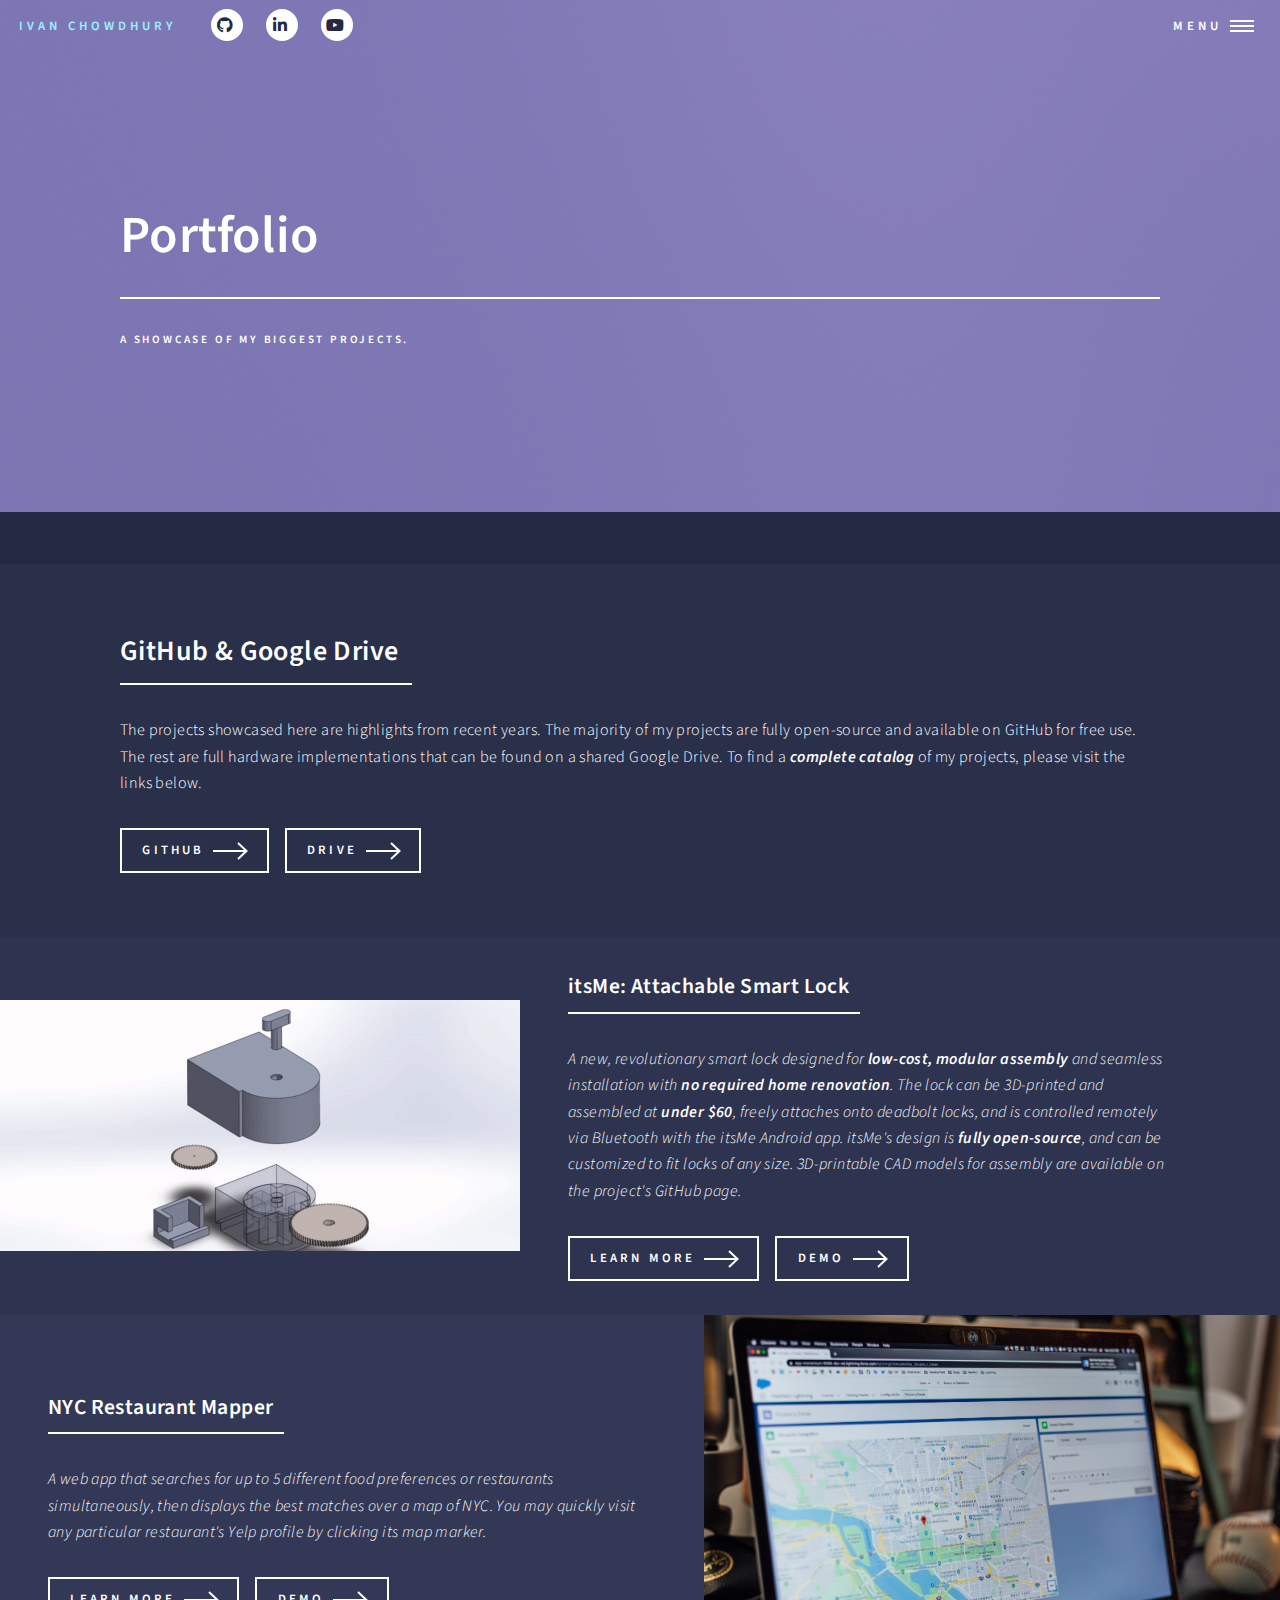
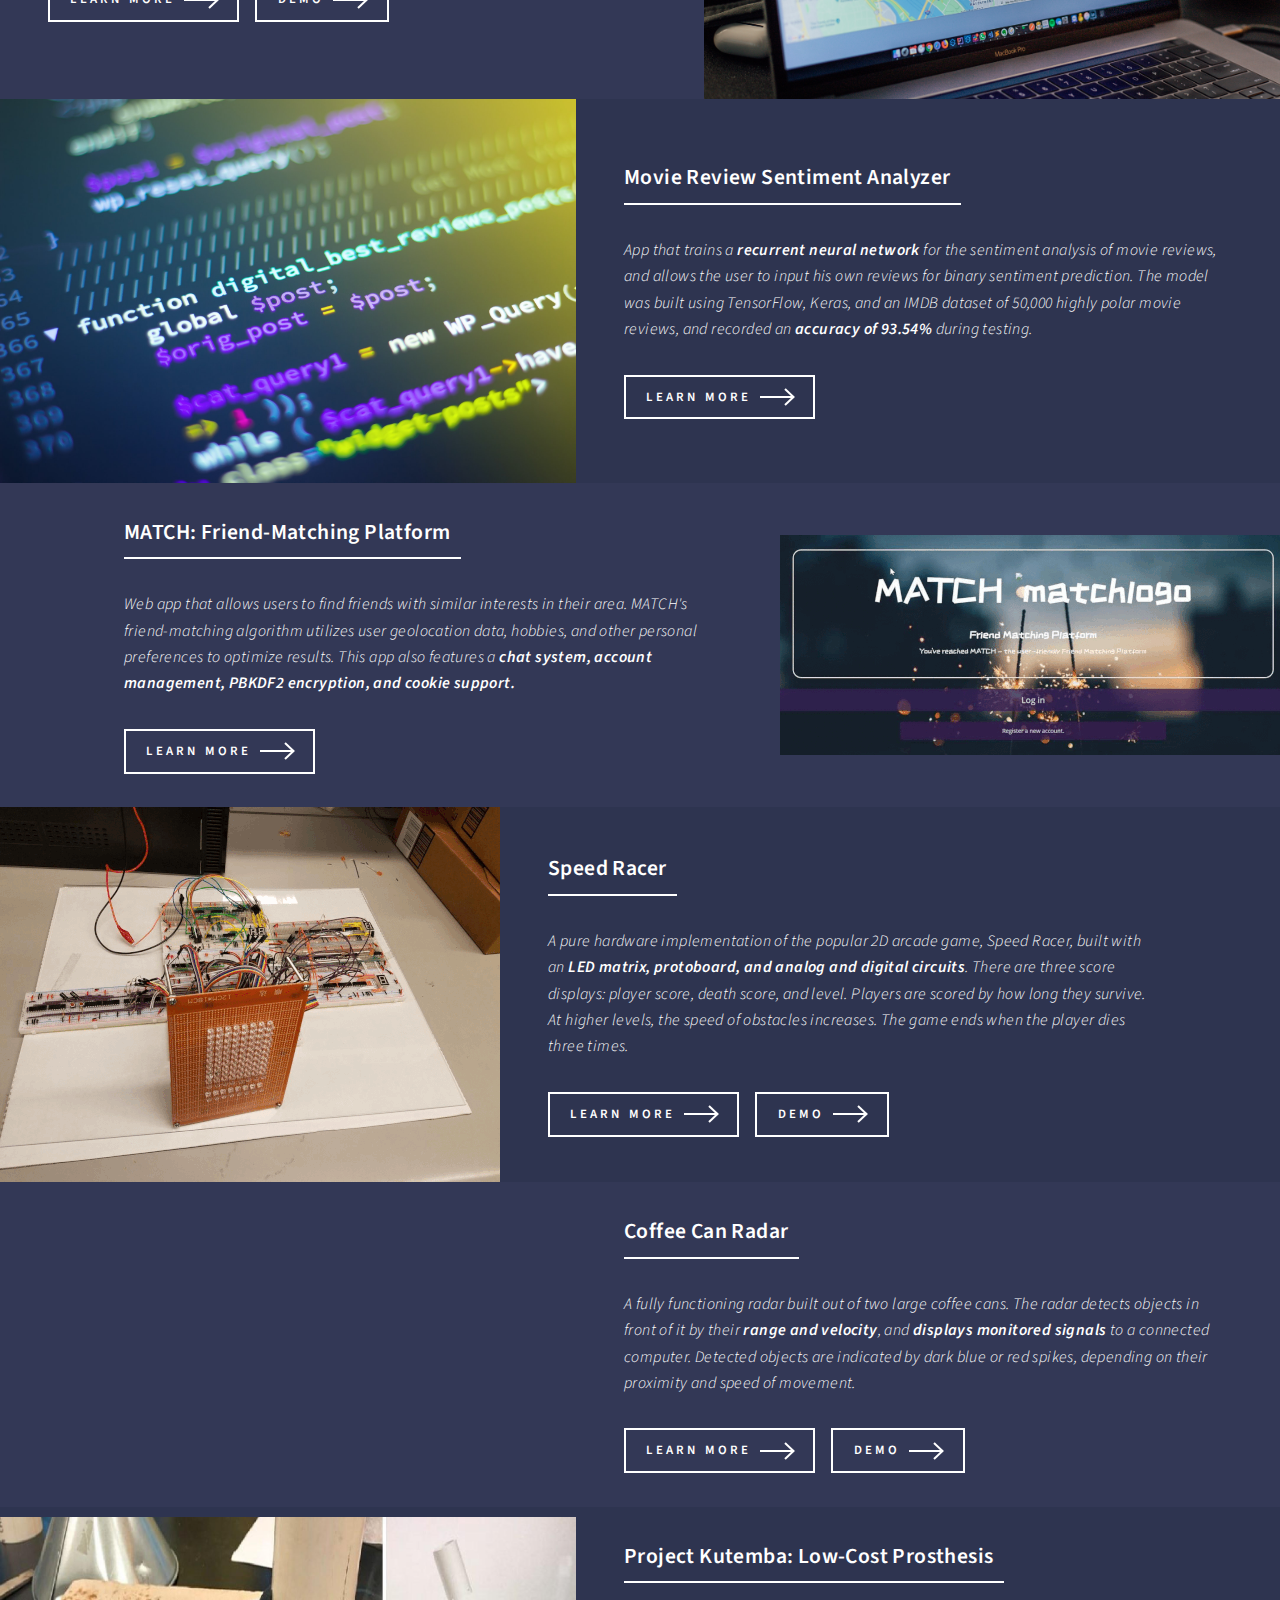
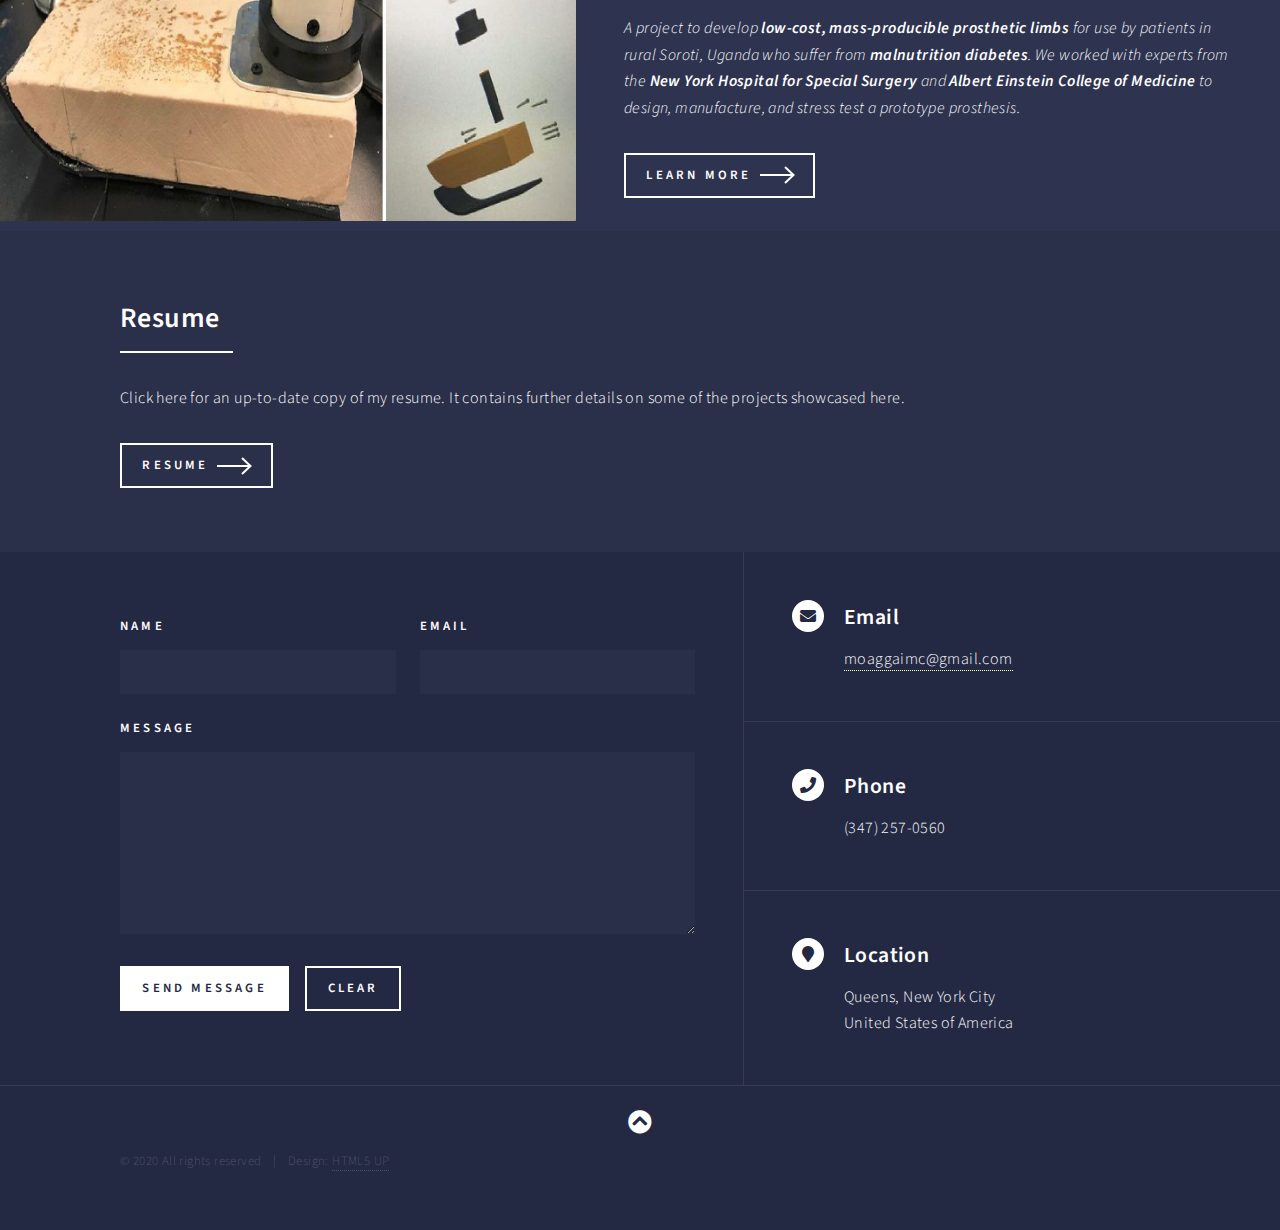
==== commit 6ff2d380: "updated header and footer" ====
--- a/portfolio.html
+++ b/portfolio.html
@@ -17,6 +17,12 @@
 				<!-- Note: The "styleN" class below should match that of the banner element. -->
 					<header id="header" class="alt style2">
 						<a href="index.html" class="logo">Ivan Chowdhury</a>
+						<ul class="icons" id="socials">
+							<li><a href="https://github.com/IChowdhury01" target="_blank" rel="noopener noreferrer" class="icon brands alt fa-github"><span class="label">GitHub</span></a></li>
+							<li><a href="https://www.linkedin.com/in/ivanchowdhury/" target="_blank" rel="noopener noreferrer" class="icon brands alt fa-linkedin-in"><span class="label">LinkedIn</span></a></li>
+							<li><a href="https://www.youtube.com/channel/UCZzogP7VZBRBeinu2QuJjXg" target="_blank" rel="noopener noreferrer" class="icon brands alt fa-youtube"><span class="label">YouTube</span></a></li>
+							<!-- <li><a href="https://stackoverflow.com/users/9143936/ivan-c" target="_blank" rel="noopener noreferrer" class="icon brands alt fa-stack-overflow"><span class="label">StackOverflow</span></a></li> -->
+						</ul>
 						<nav>
 							<a href="#menu">Menu</a>
 						</nav>
@@ -266,12 +272,12 @@
 				<!-- Footer -->
 					<footer id="footer">
 						<div class="inner">
-							<ul class="icons">
-								<li><a href="https://github.com/IChowdhury01" target="_blank" rel="noopener noreferrer" class="icon brands alt fa-github"><span class="label">GitHub</span></a></li>
-								<li><a href="https://www.linkedin.com/in/ivanchowdhury/" target="_blank" rel="noopener noreferrer" class="icon brands alt fa-linkedin-in"><span class="label">LinkedIn</span></a></li>
-								<li><a href="https://www.youtube.com/channel/UCZzogP7VZBRBeinu2QuJjXg" target="_blank" rel="noopener noreferrer" class="icon brands alt fa-youtube"><span class="label">YouTube</span></a></li>
-								<!-- <li><a href="https://stackoverflow.com/users/9143936/ivan-c" target="_blank" rel="noopener noreferrer" class="icon brands alt fa-stack-overflow"><span class="label">StackOverflow</span></a></li> -->
-							</ul>
+							<div id="up-icon-ctr">
+								<ul class = icons>
+									<li><a href="#banner" id="up-icon" class="fas fa-chevron-circle-up fa-3x scrolly"></a></li>
+								</ul>
+							</div>
+
 							<ul class="copyright">
 								<li>&copy; 2020 All rights reserved</li><li>Design: <a href="https://html5up.net" target="_blank" rel="noopener noreferrer">HTML5 UP</a></li>
 							</ul>
--- a/assets/css/main.css
+++ b/assets/css/main.css
@@ -2152,6 +2152,34 @@
 		background-color: #37a6cb;
 	}
 
+	#up-icon-ctr {
+		font-size: 0.5em;
+		display: flex;
+		justify-content: center;
+		padding-bottom: 0em;
+		margin-top: -5em;
+	}
+
+	#up-icon {
+		border-bottom: blue;
+	}
+
+	#socials {
+		padding-left: 1em;
+	}
+
+	@media screen and (max-width: 480px) {
+		#socials {
+			padding-left: 0.5em;
+		}
+	}
+
+	@media screen and (max-width: 360px) {
+		#socials {
+			padding-left: 0em;
+		}
+	}
+
 /* Image */
 
 	.image {
@@ -2222,6 +2250,9 @@
 		max-width: 100%;
 		height: auto;
 	}
+
+
+	
 /* List */
 
 	ol {
@@ -3378,12 +3409,38 @@
 		}
 
 /* Banner */
-
+	
+	#pfpbox {
+		display: flex;
+		justify-content: center;
+	}
 	#pfp {
-		display: block;
-		margin: auto;
-	}
-
+		max-width: 17.5%;
+    	height: auto;
+		width: auto\9; /* for ie8 support */
+	}
+	
+	@media screen and (max-width: 1024px) {
+		#pfp {
+			max-width: 25%;
+		}
+	}
+
+	@media screen and (max-width: 768px) {
+		#pfp {
+			max-width: 30%;
+		}
+	}
+	
+
+
+	@media screen and (max-width: 480px) {
+		#pfp {
+			max-width: 50%;
+			margin-bottom: 2em;
+		}
+	}
+	
 	#intro {
 		margin-top: 1em;
 	}
@@ -3406,12 +3463,11 @@
 		border-bottom: 0 !important;
 		cursor: default;
 		height: 60vh;
-		margin-bottom: -3.25em;
+		margin-bottom: 0em;
 		max-height: 32em;
 		min-height: 22em;
 		position: relative;
 		top: -3.25em;
-		margin-bottom: 2em;
 	}
 
 		#banner:after {
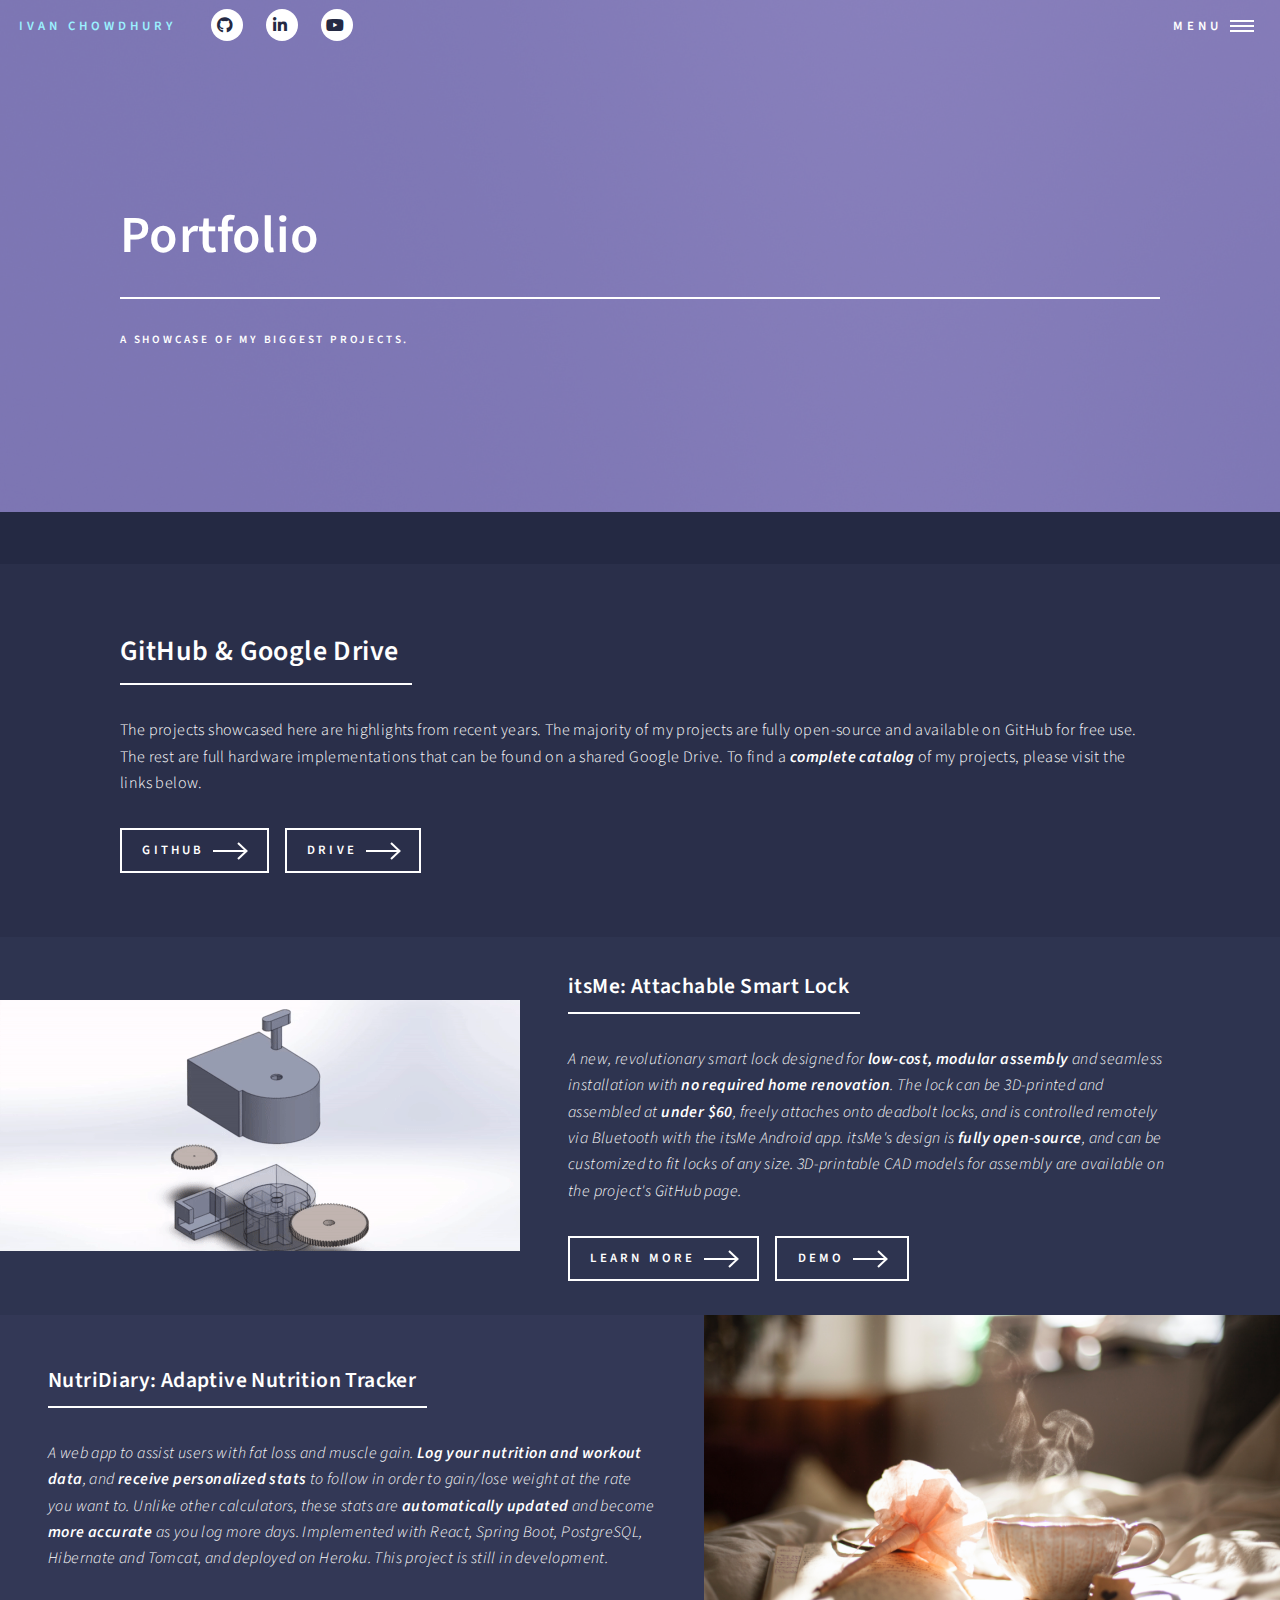
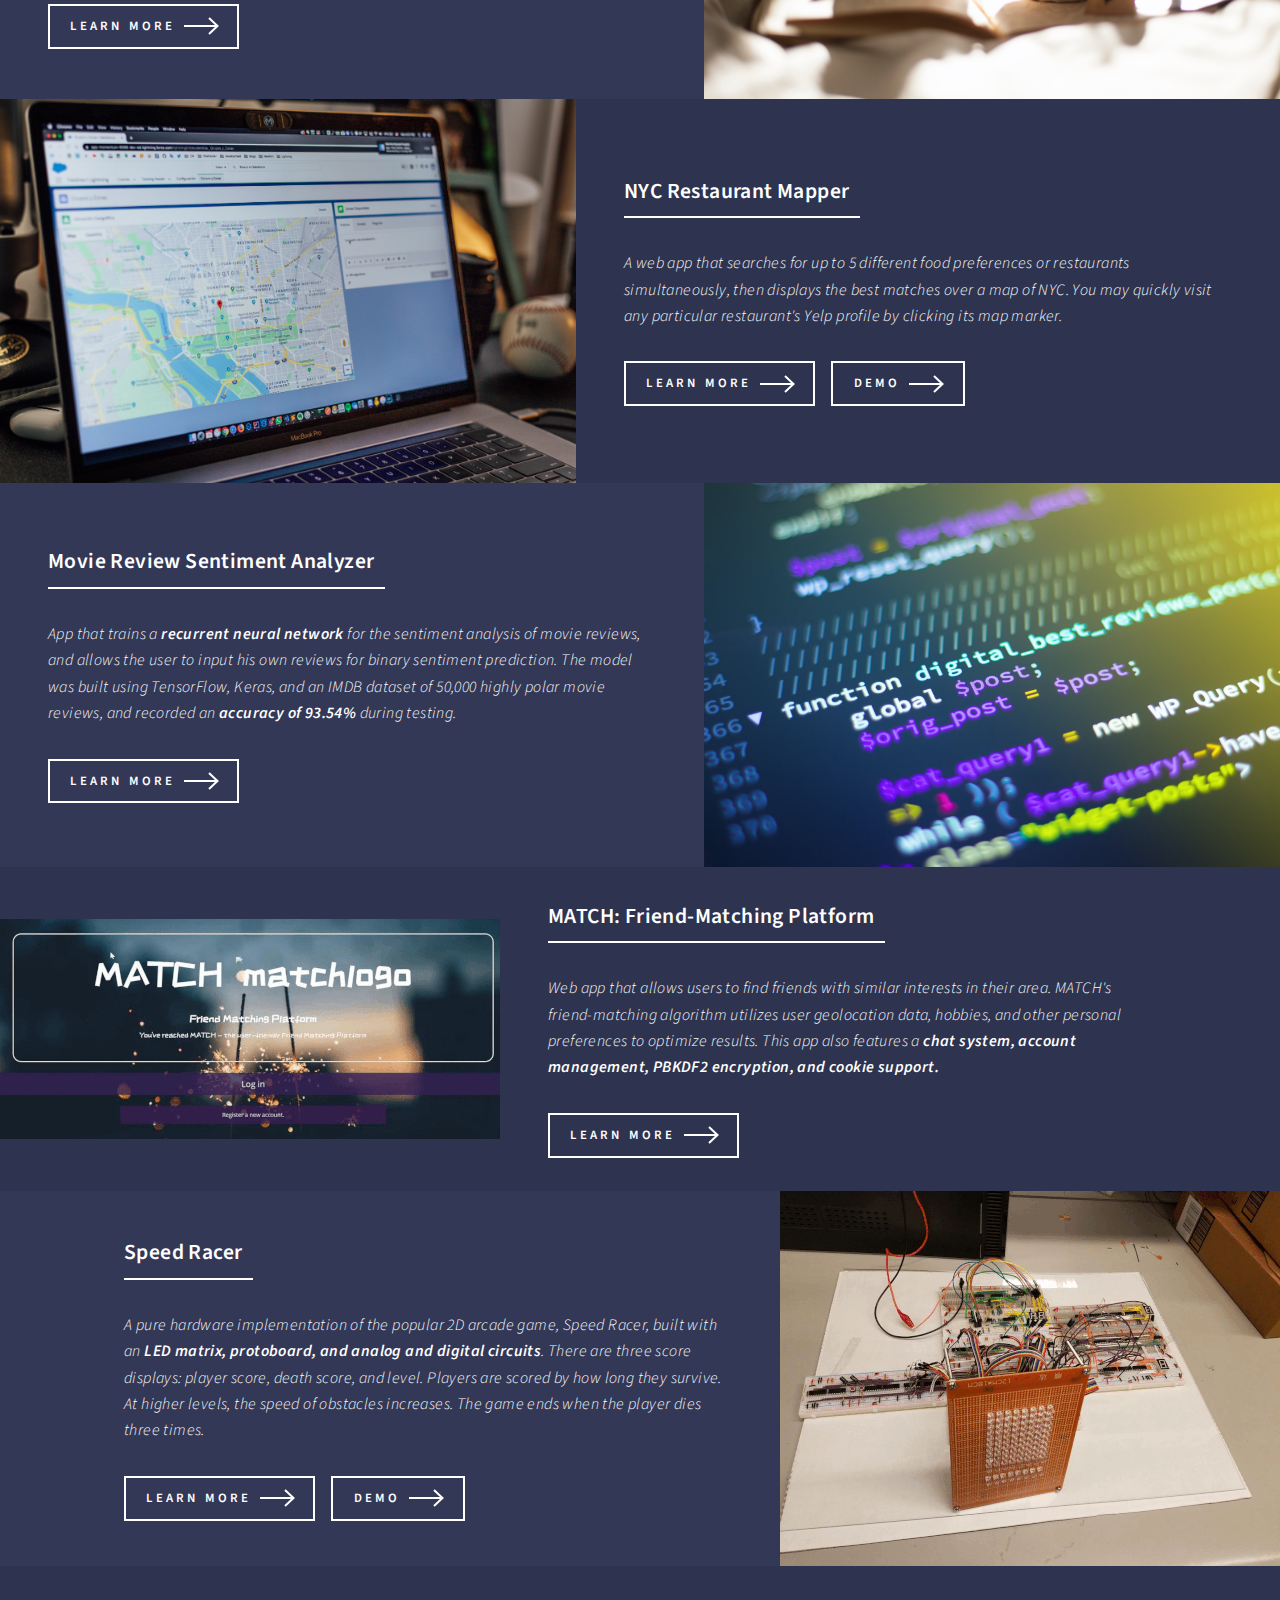
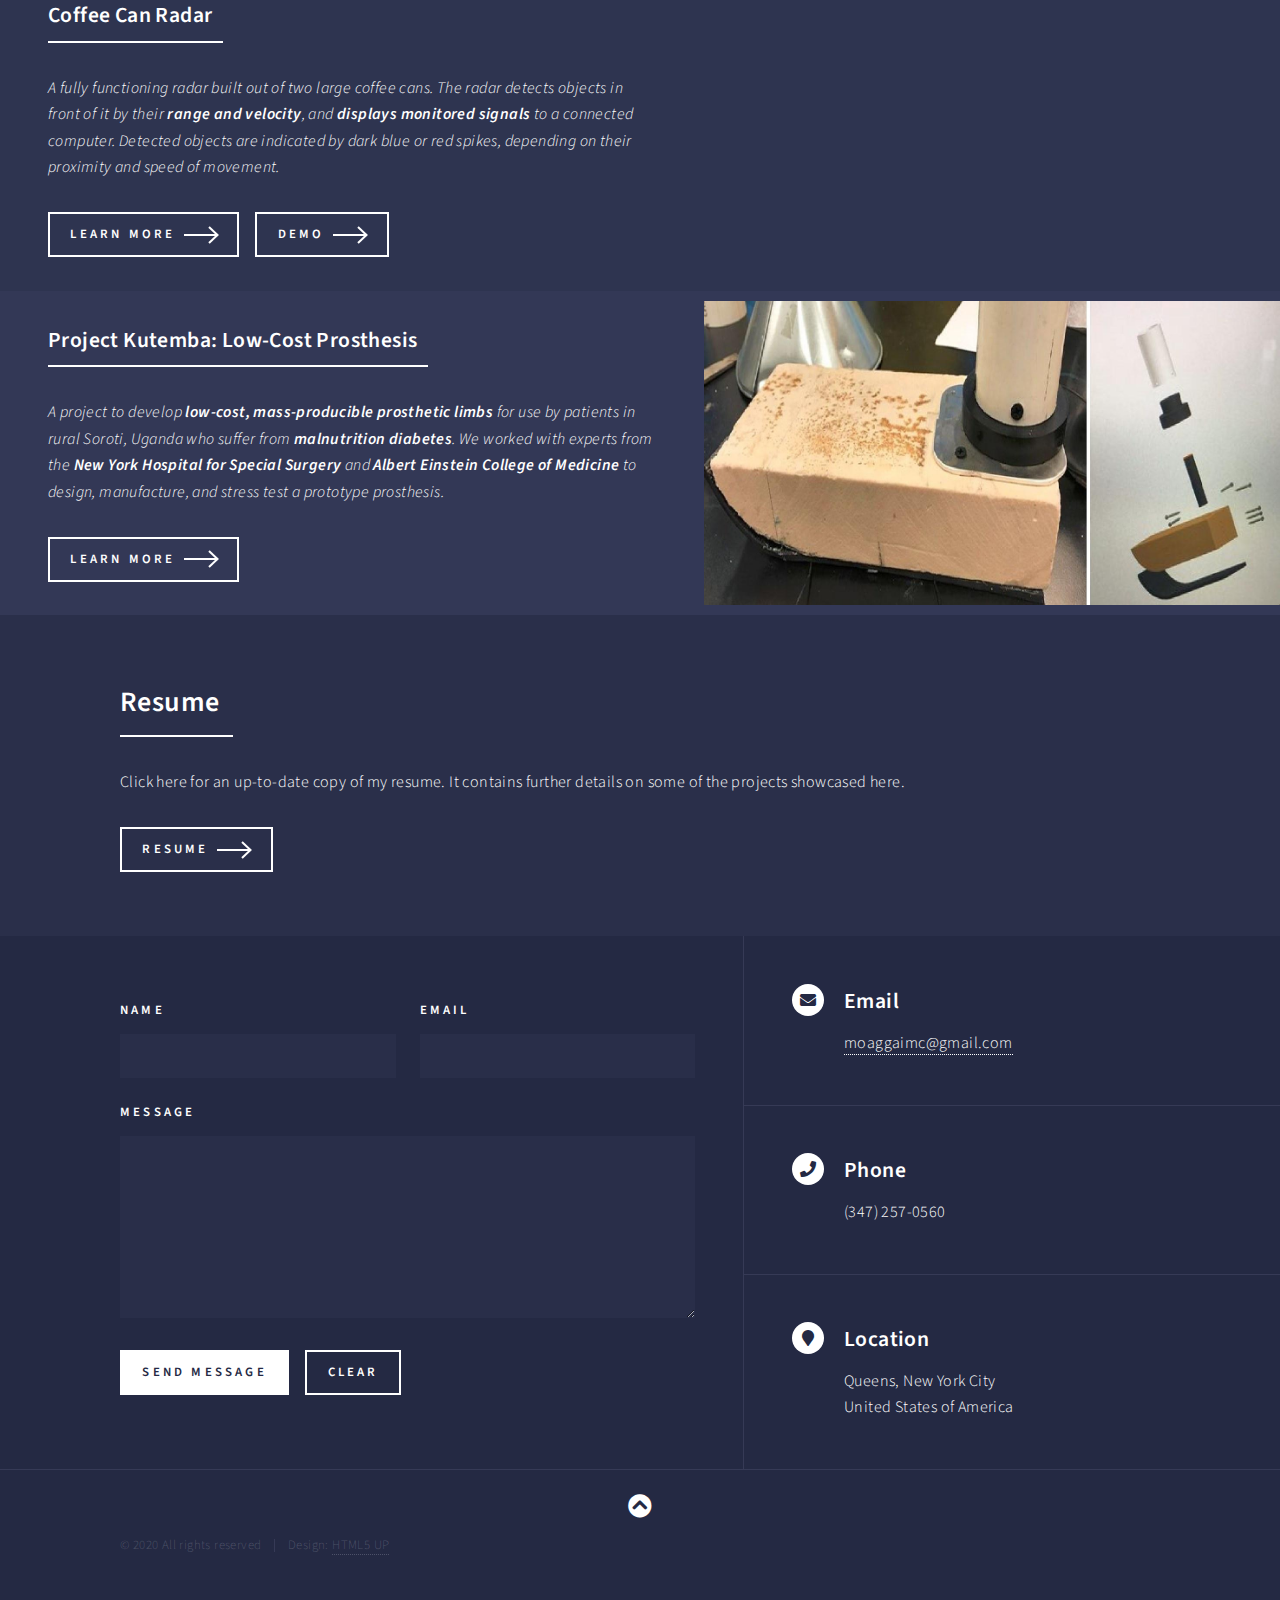
==== commit fcdcef78: "updated resume and portfolio" ====
--- a/portfolio.html
+++ b/portfolio.html
@@ -95,6 +95,23 @@
 								</section>
 								<section>
 									<a class="imagectr">
+										<img src="assets/photos/teadiary.jpg" alt="" data-position="center" />
+									</a>
+									<div class="content">
+										<div class="inner">
+											<header class="major">
+												<h3>NutriDiary: Adaptive Nutrition Tracker</h3>
+											</header>
+											<p><i>A web app to assist users with fat loss and muscle gain. <b>Log your nutrition and workout data</b>, and <b>receive personalized stats</b> to follow in order to gain/lose weight at the rate you want to. Unlike other calculators, these stats are <b>automatically updated</b> and become <b>more accurate</b> as you log more days. Implemented with React, Spring Boot, PostgreSQL, Hibernate and Tomcat, and deployed on Heroku. This project is still in development.</i></p>
+											<ul class="actions">
+												<li><a href="https://github.com/IChowdhury01/NutriDiary" target="_blank" rel="noopener noreferrer" class="button next"class="button">Learn more</a></li>
+												<!-- <li><a href="" target="_blank" rel="noopener noreferrer" class="button next"class="button">Demo</a></li> -->
+											</ul>
+										</div>
+									</div>
+								</section>
+								<section>
+									<a class="imagectr">
 										<img src="assets\photos\nycmap.jpg" alt="" data-position="top center" />
 									</a>
 									<div class="content">
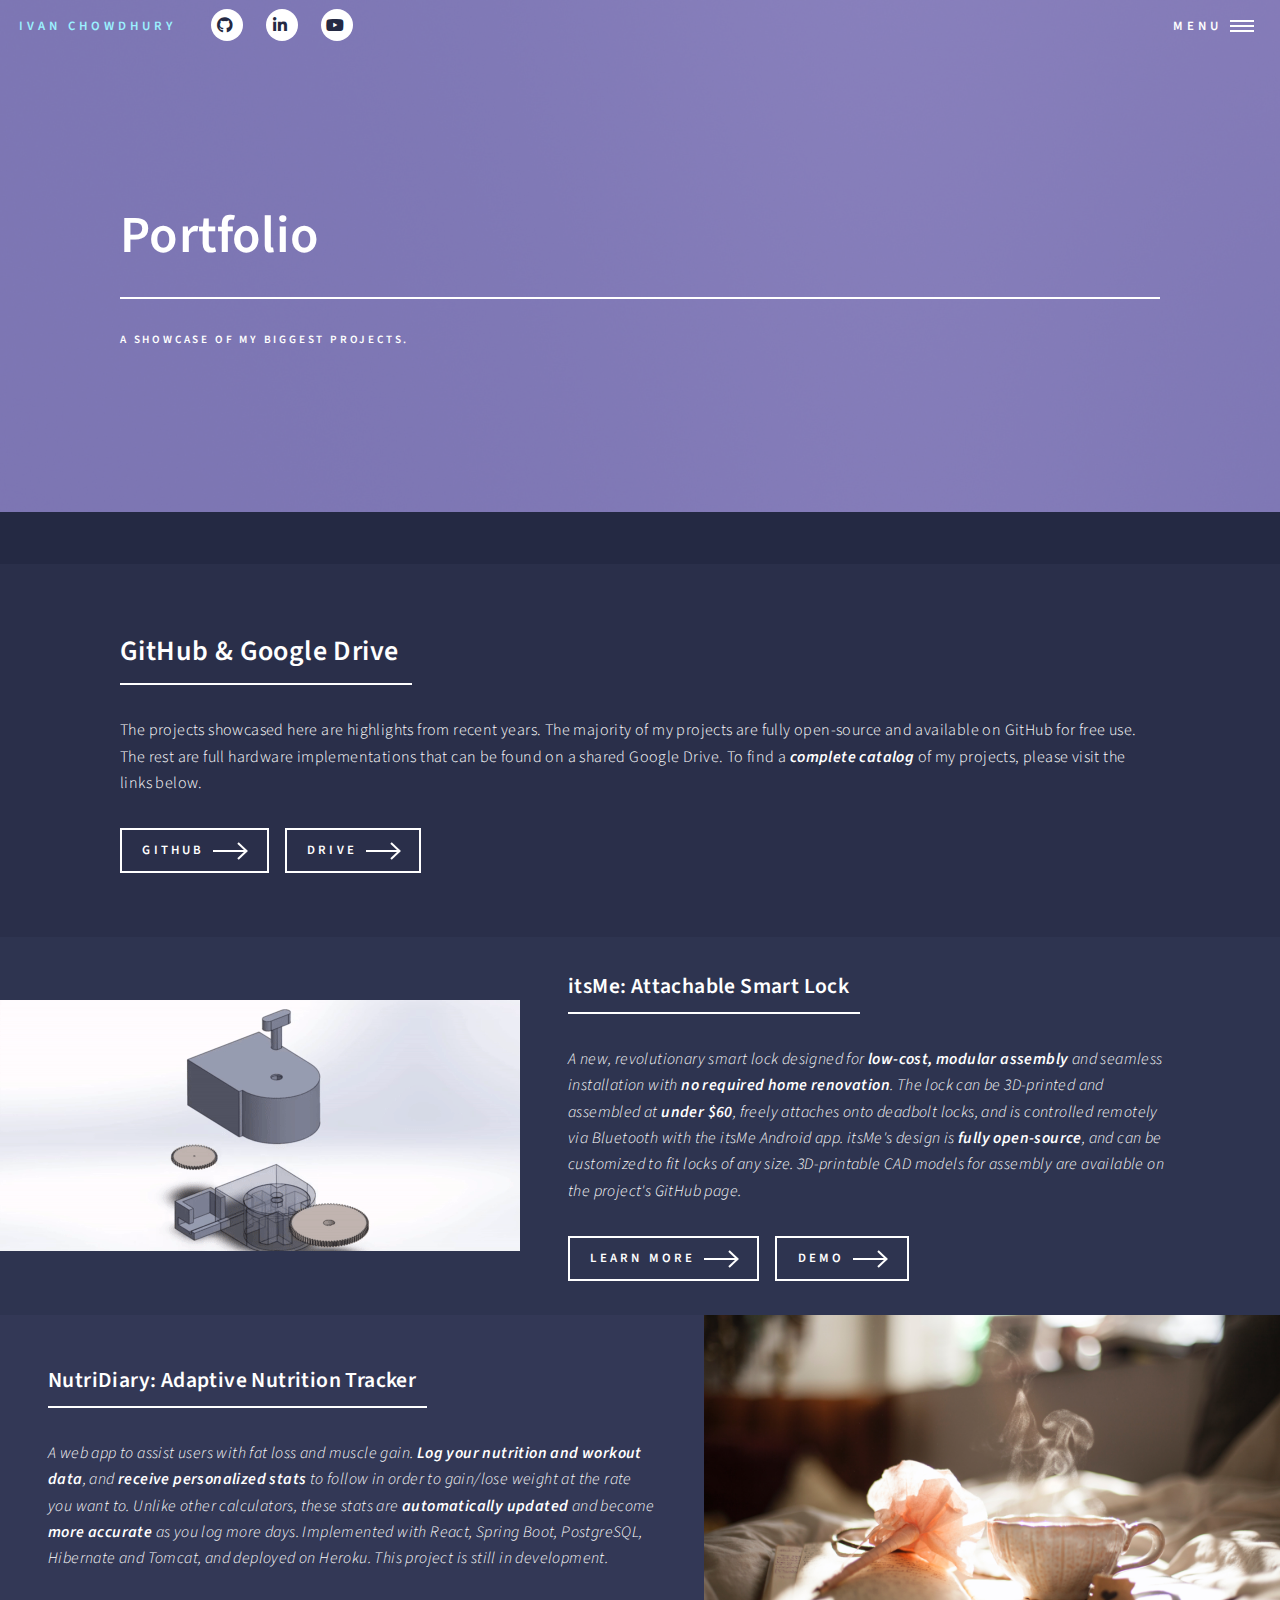
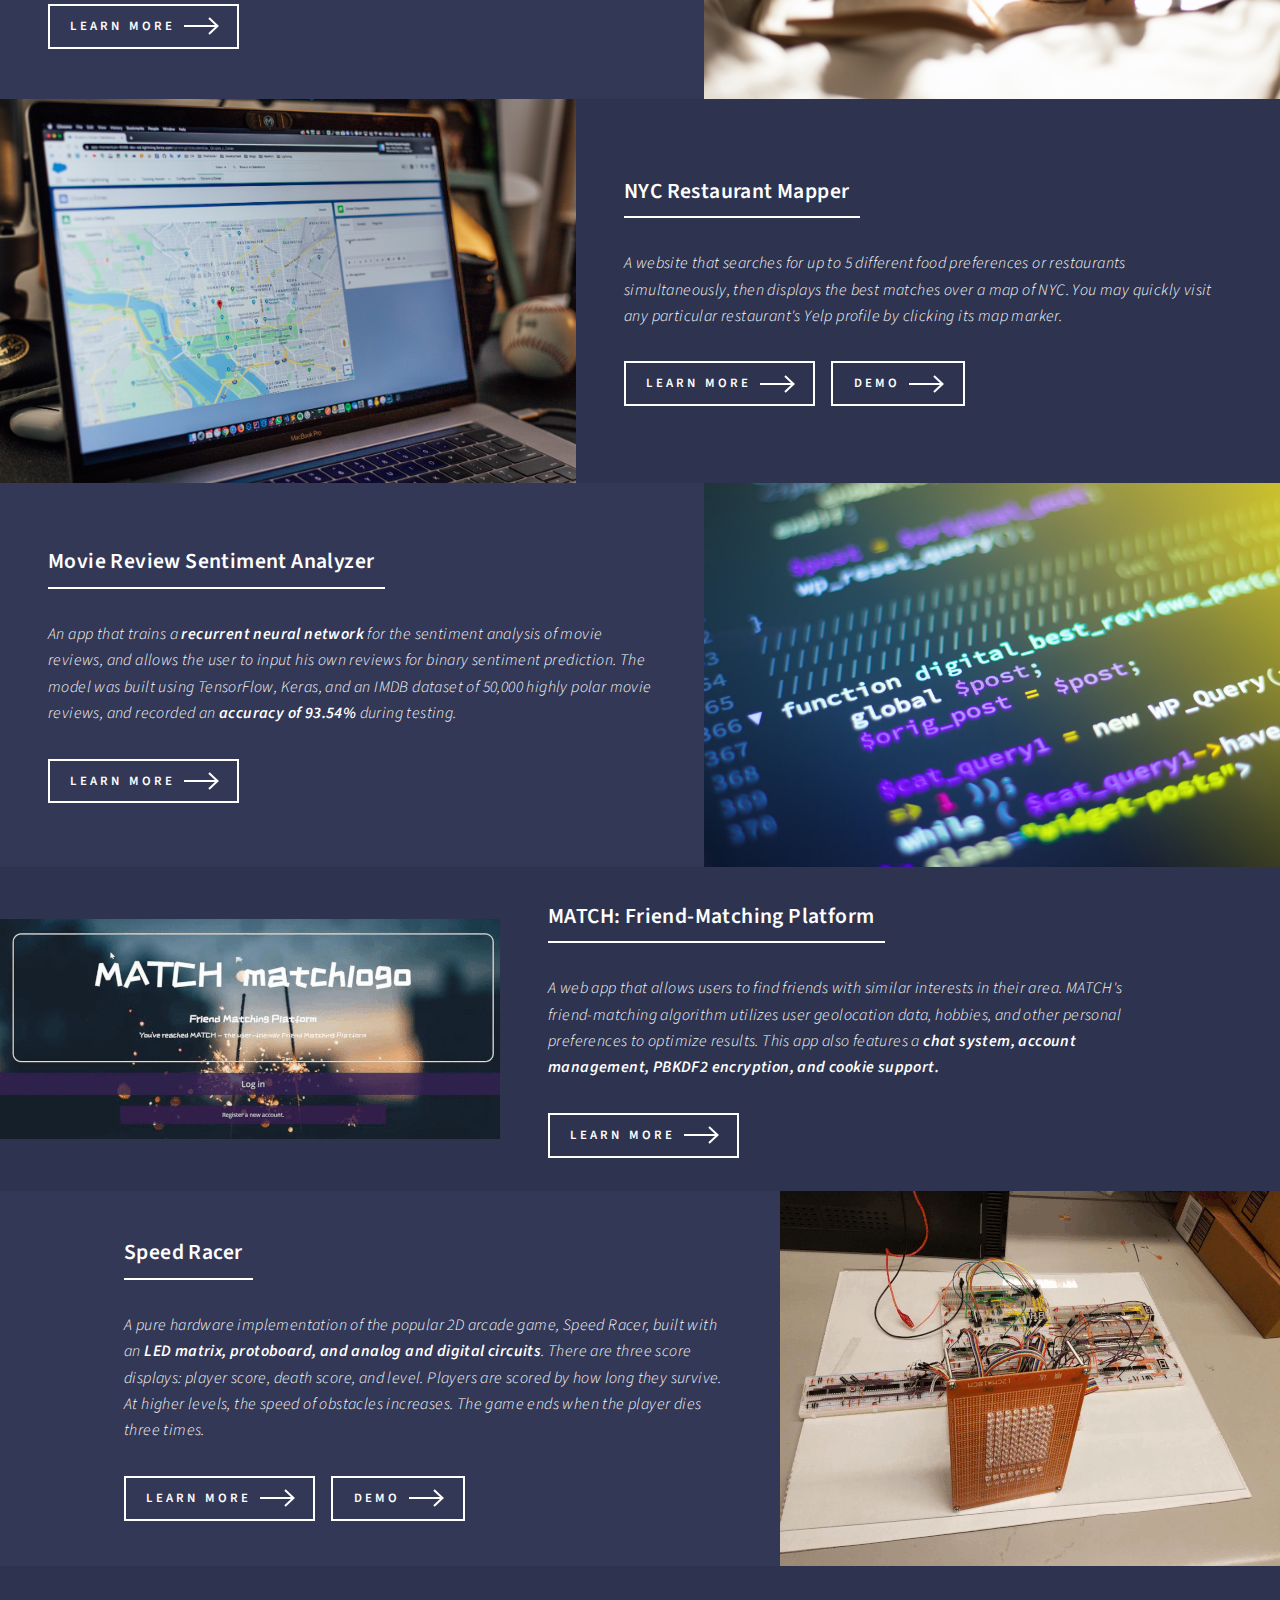
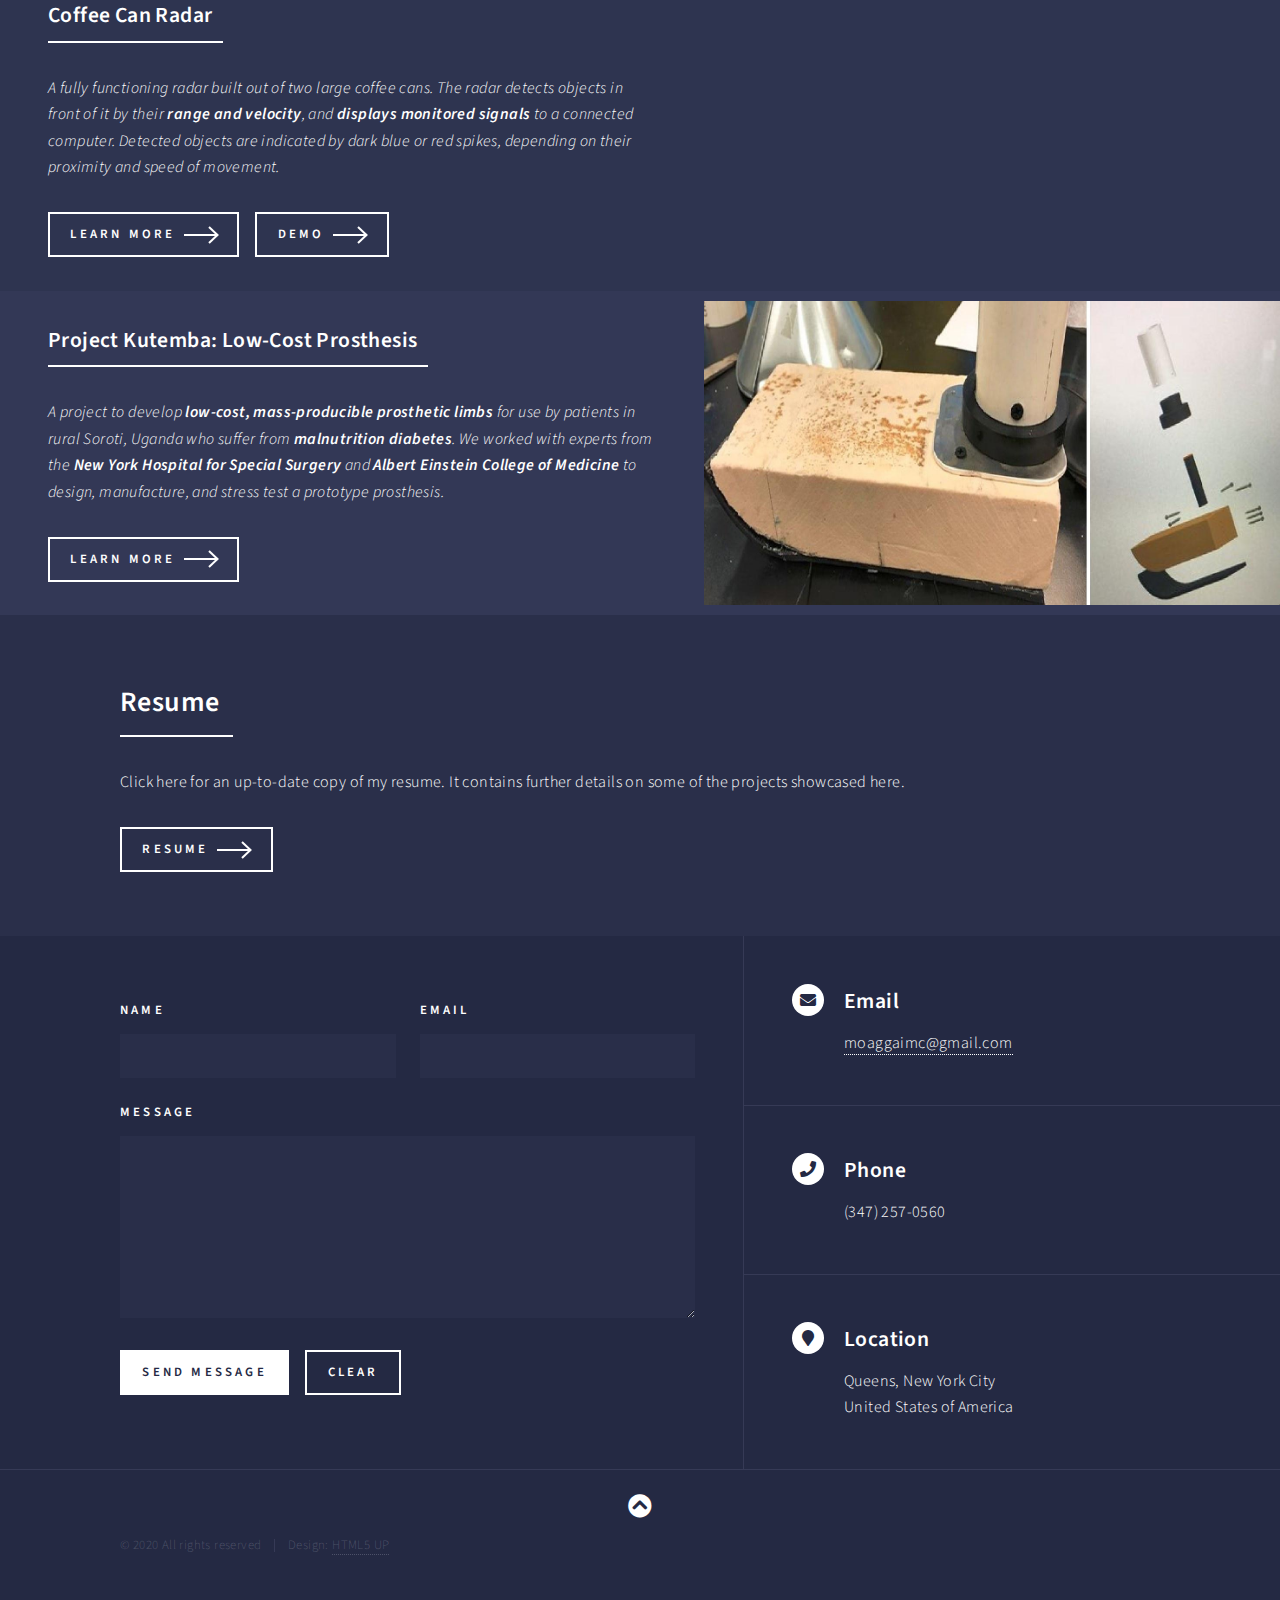
==== commit d73f12ef: "Update portfolio.html" ====
--- a/portfolio.html
+++ b/portfolio.html
@@ -119,7 +119,7 @@
 											<header class="major">
 												<h3>NYC Restaurant Mapper</h3>
 											</header>
-											<p><i>A web app that searches for up to 5 different food preferences or restaurants simultaneously, then displays the best matches over a map of NYC. You may quickly visit any particular restaurant's Yelp profile by clicking its map marker.</i>
+											<p><i>A website that searches for up to 5 different food preferences or restaurants simultaneously, then displays the best matches over a map of NYC. You may quickly visit any particular restaurant's Yelp profile by clicking its map marker.</i>
 											</p>
 											<ul class="actions">
 												<li><a href="https://github.com/IChowdhury01/NYC-Restaurant-Mapper" target="_blank" rel="noopener noreferrer" class="button next"class="button">Learn more</a></li>
@@ -137,7 +137,7 @@
 											<header class="major">
 												<h3>Movie Review Sentiment Analyzer</h3>
 											</header>
-											<p><i>App that trains a <b>recurrent neural network</b> for the sentiment analysis of movie reviews, and allows the user to input his own reviews for binary sentiment prediction. The model was built using TensorFlow, Keras, and an IMDB dataset of 50,000 highly polar movie reviews, and recorded an <b>accuracy of 93.54%</b> during testing.</i>
+											<p><i>An app that trains a <b>recurrent neural network</b> for the sentiment analysis of movie reviews, and allows the user to input his own reviews for binary sentiment prediction. The model was built using TensorFlow, Keras, and an IMDB dataset of 50,000 highly polar movie reviews, and recorded an <b>accuracy of 93.54%</b> during testing.</i>
 											</p>
 											<ul class="actions">
 												<li><a href="https://github.com/IChowdhury01/Movie-Review-Sentiment-Analyzer" target="_blank" rel="noopener noreferrer" class="button next"class="button">Learn more</a></li>
@@ -154,7 +154,7 @@
 											<header class="major">
 												<h3>MATCH: Friend-Matching Platform</h3>
 											</header>
-											<p><i>Web app that allows users to find friends with similar interests in their area. MATCH's friend-matching algorithm utilizes user geolocation data, hobbies, and other personal preferences to optimize results. This app also features a <b>chat system, account management, PBKDF2 encryption, and cookie support.</b></i></p>
+											<p><i>A web app that allows users to find friends with similar interests in their area. MATCH's friend-matching algorithm utilizes user geolocation data, hobbies, and other personal preferences to optimize results. This app also features a <b>chat system, account management, PBKDF2 encryption, and cookie support.</b></i></p>
 											<ul class="actions">
 												<li><a href="https://github.com/IChowdhury01/MATCH" target="_blank" rel="noopener noreferrer" class="button next" class="button">Learn more</a></li>
 											</ul>
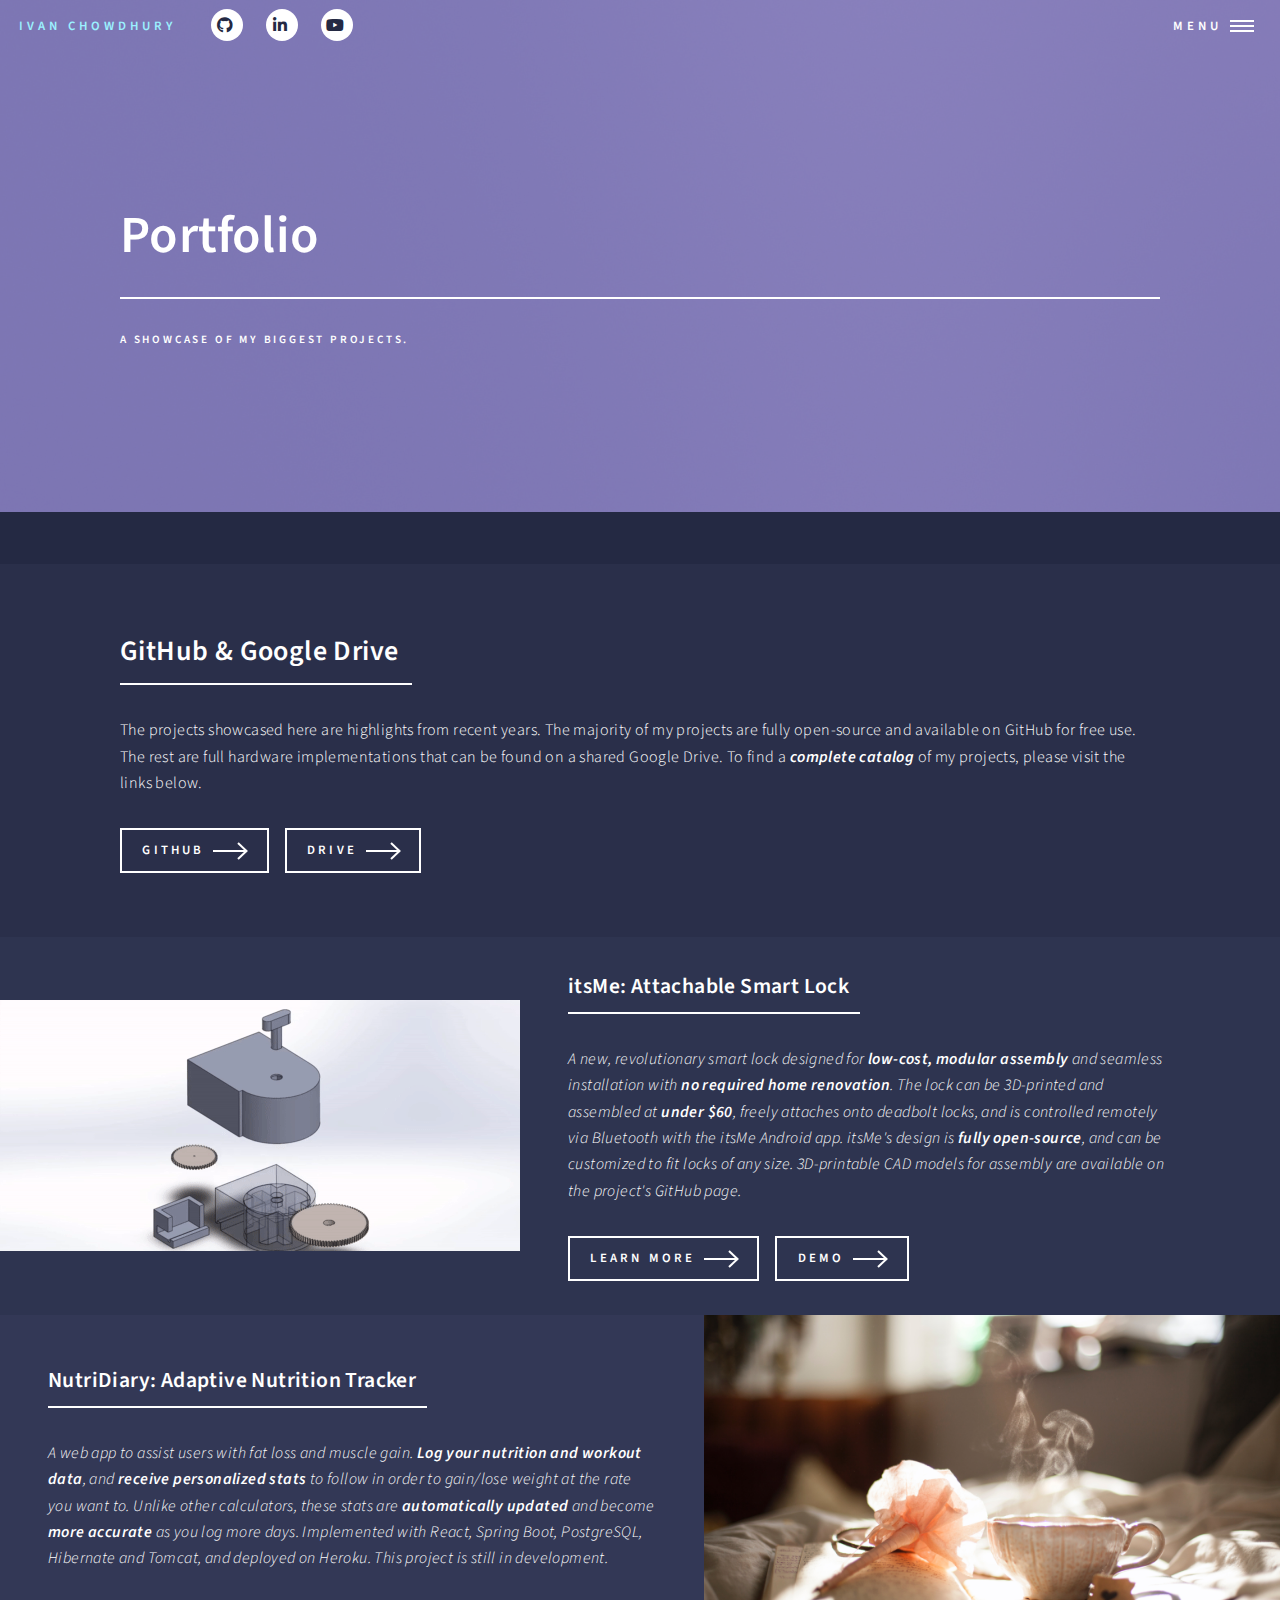
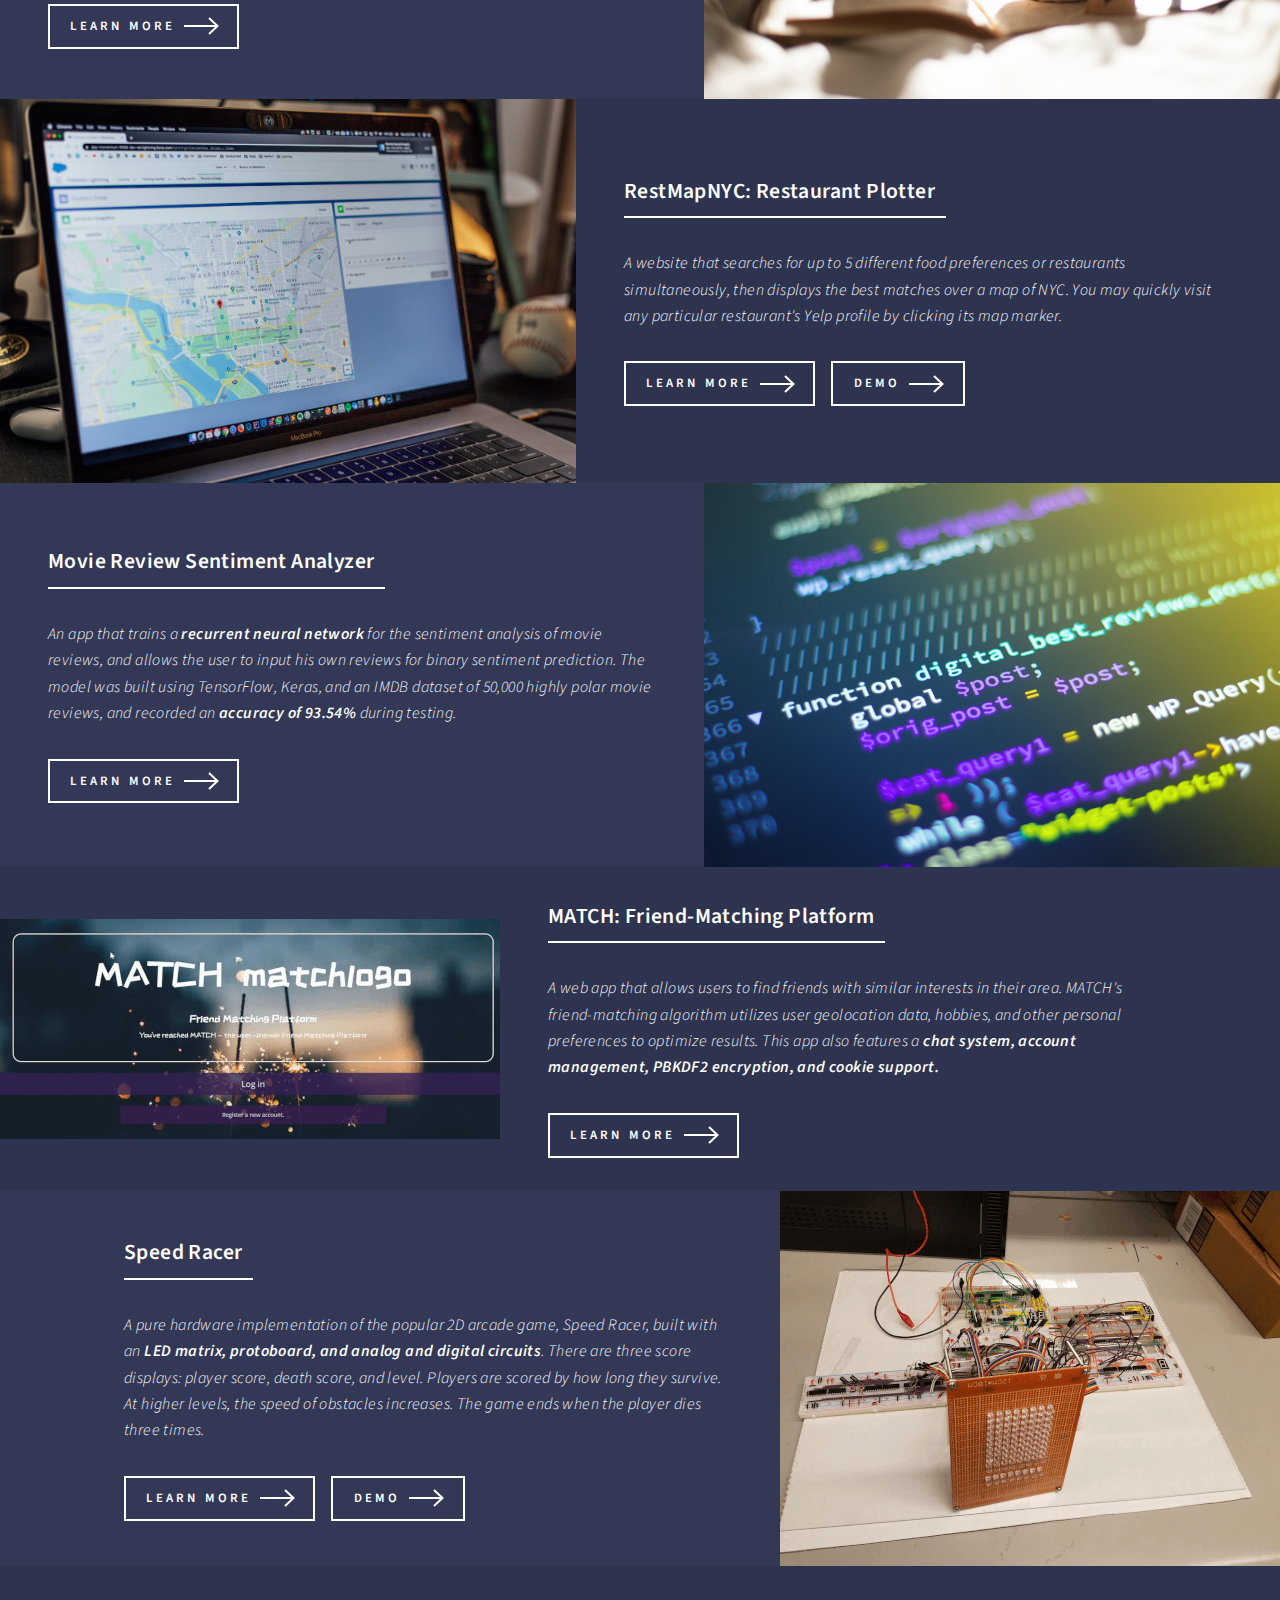
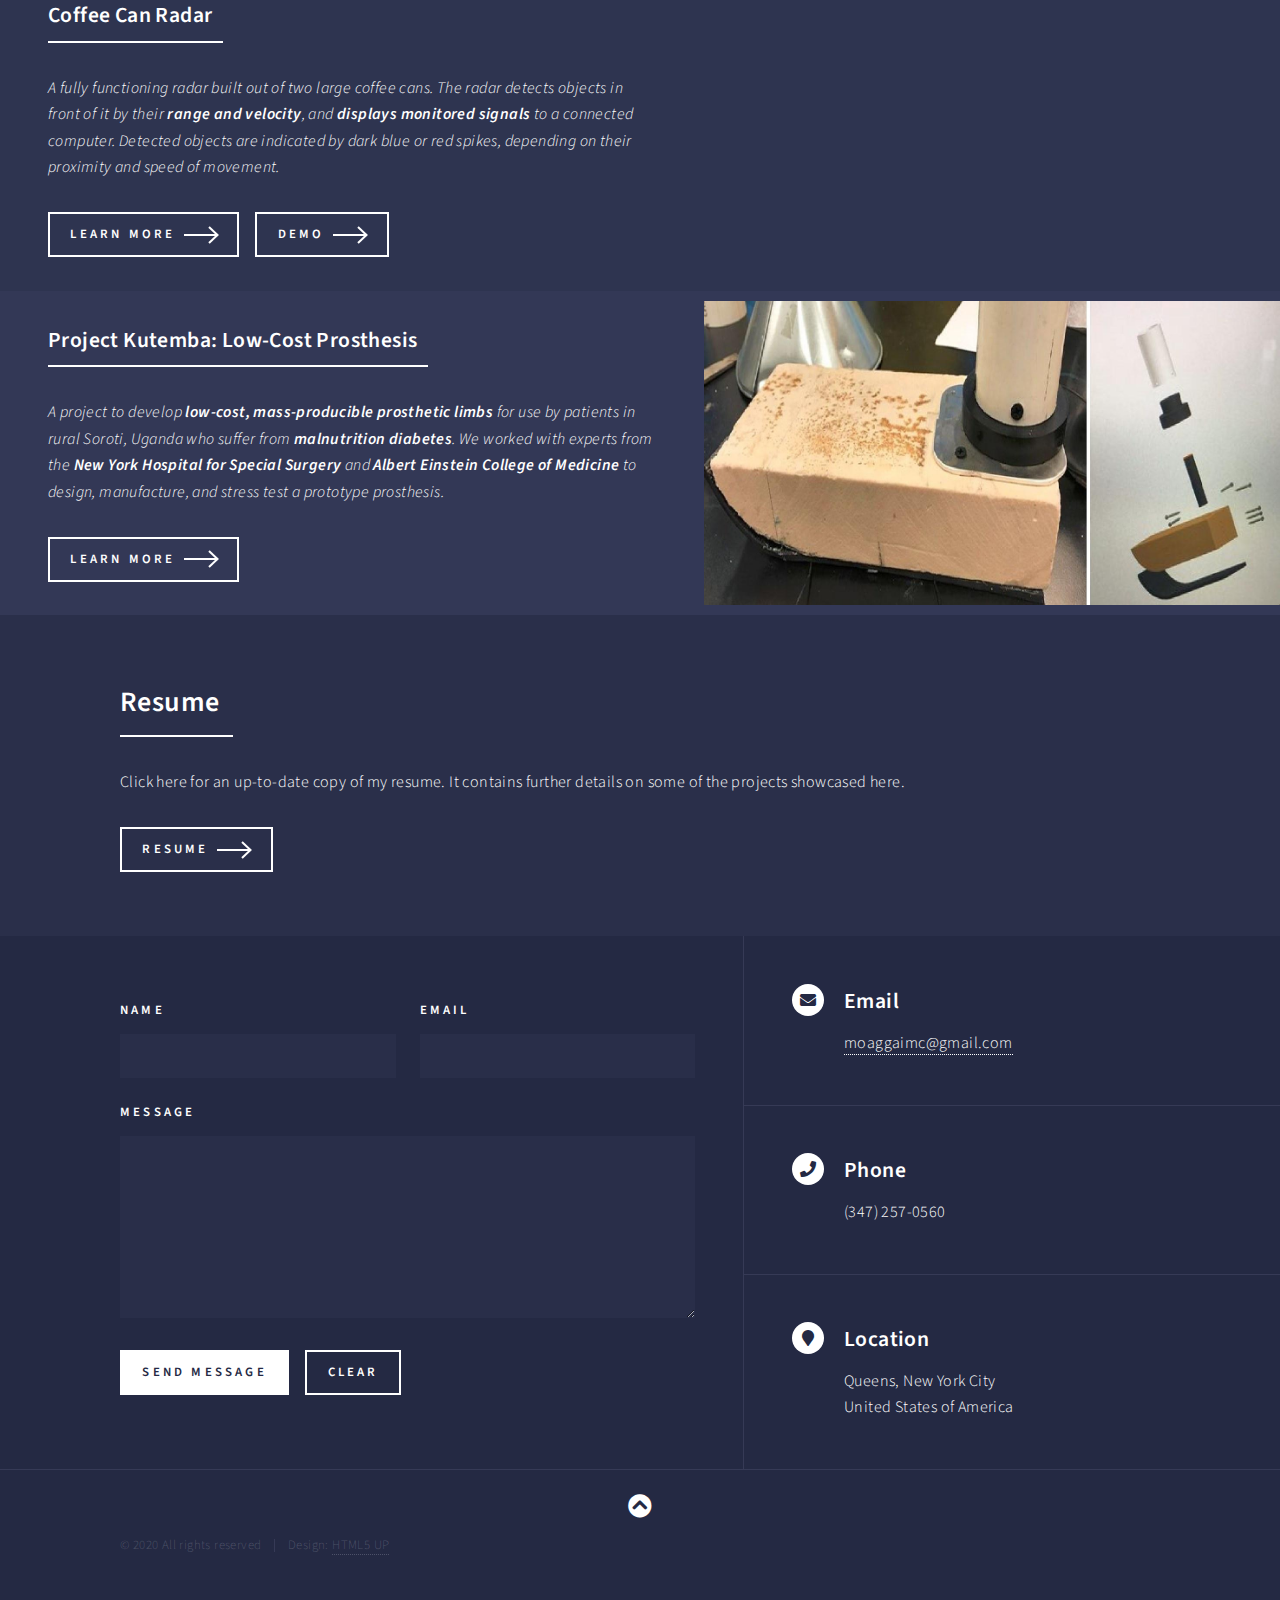
==== commit 141f4183: "Update portfolio.html" ====
--- a/portfolio.html
+++ b/portfolio.html
@@ -117,7 +117,7 @@
 									<div class="content">
 										<div class="inner">
 											<header class="major">
-												<h3>NYC Restaurant Mapper</h3>
+												<h3>RestMapNYC: Restaurant Plotter</h3>
 											</header>
 											<p><i>A website that searches for up to 5 different food preferences or restaurants simultaneously, then displays the best matches over a map of NYC. You may quickly visit any particular restaurant's Yelp profile by clicking its map marker.</i>
 											</p>
@@ -313,4 +313,4 @@
 			<script src="assets/js/main.js"></script>
 
 	</body>
-</html>+</html>
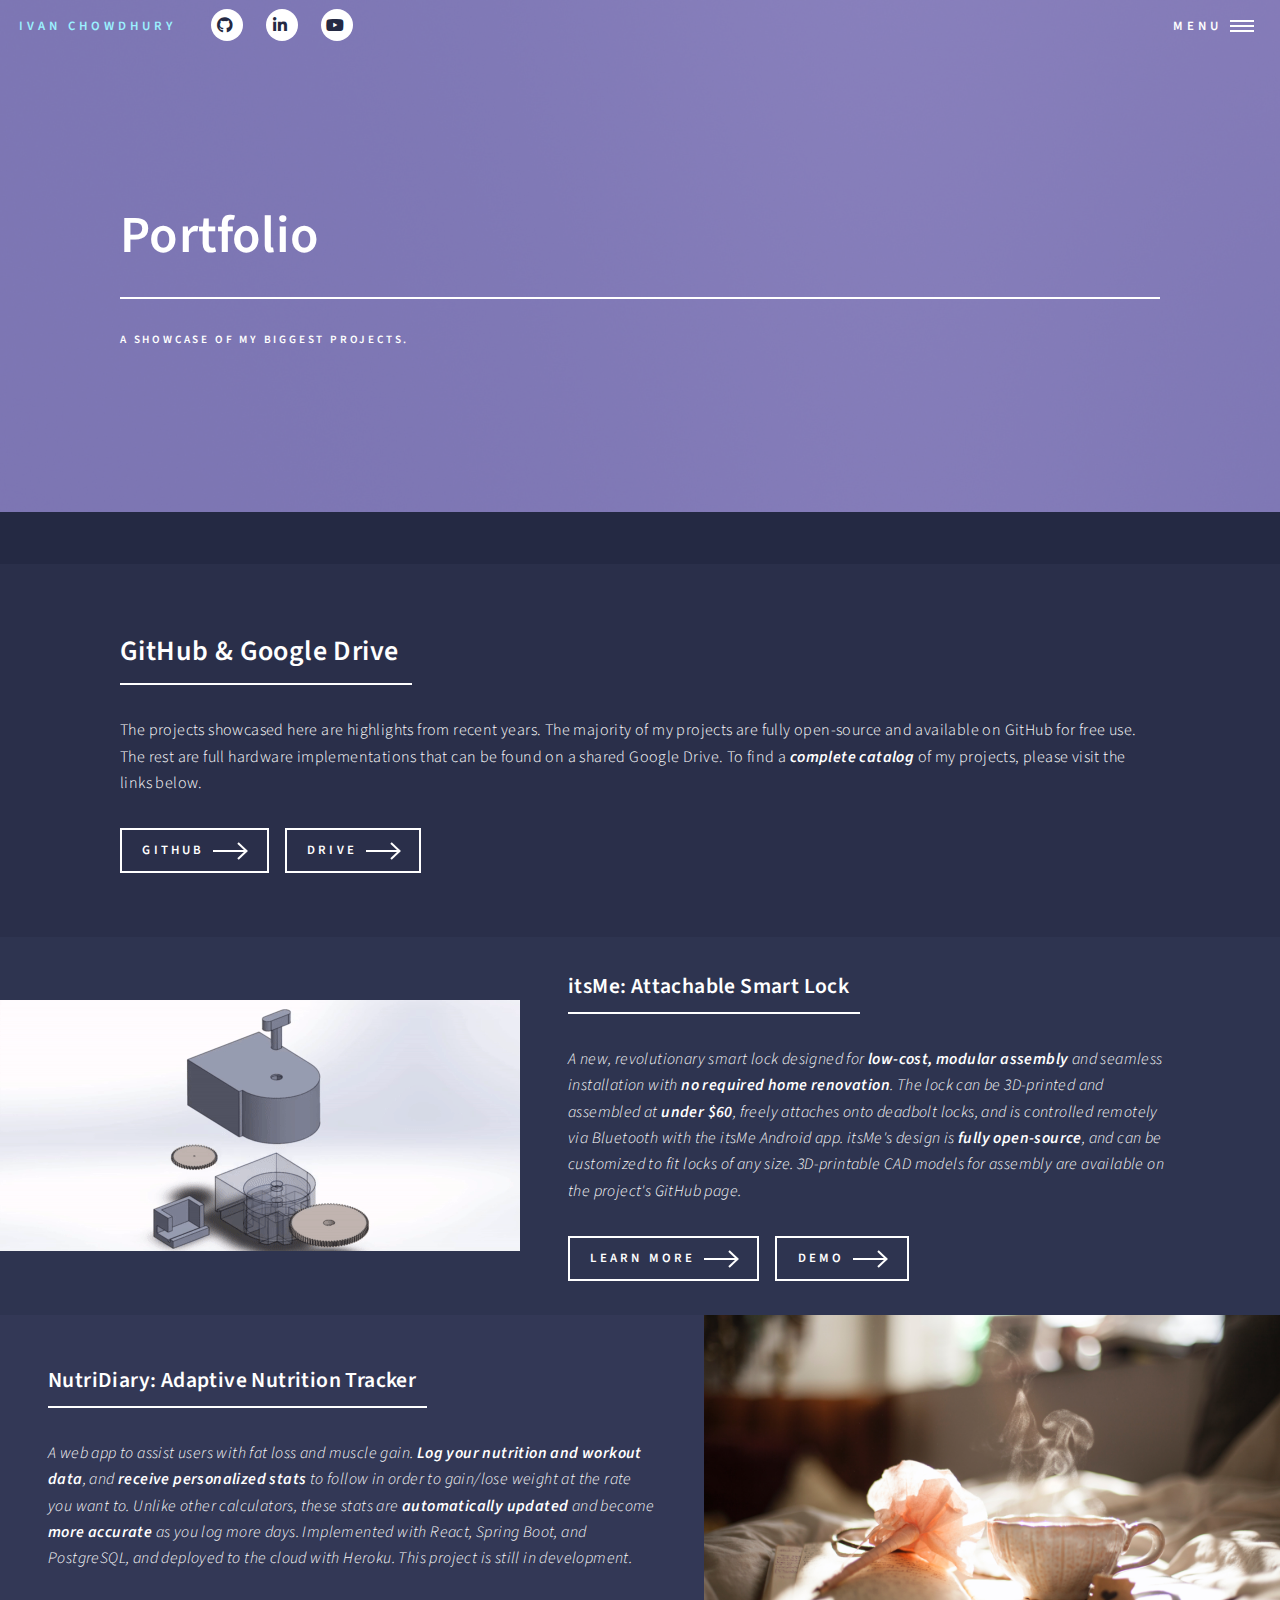
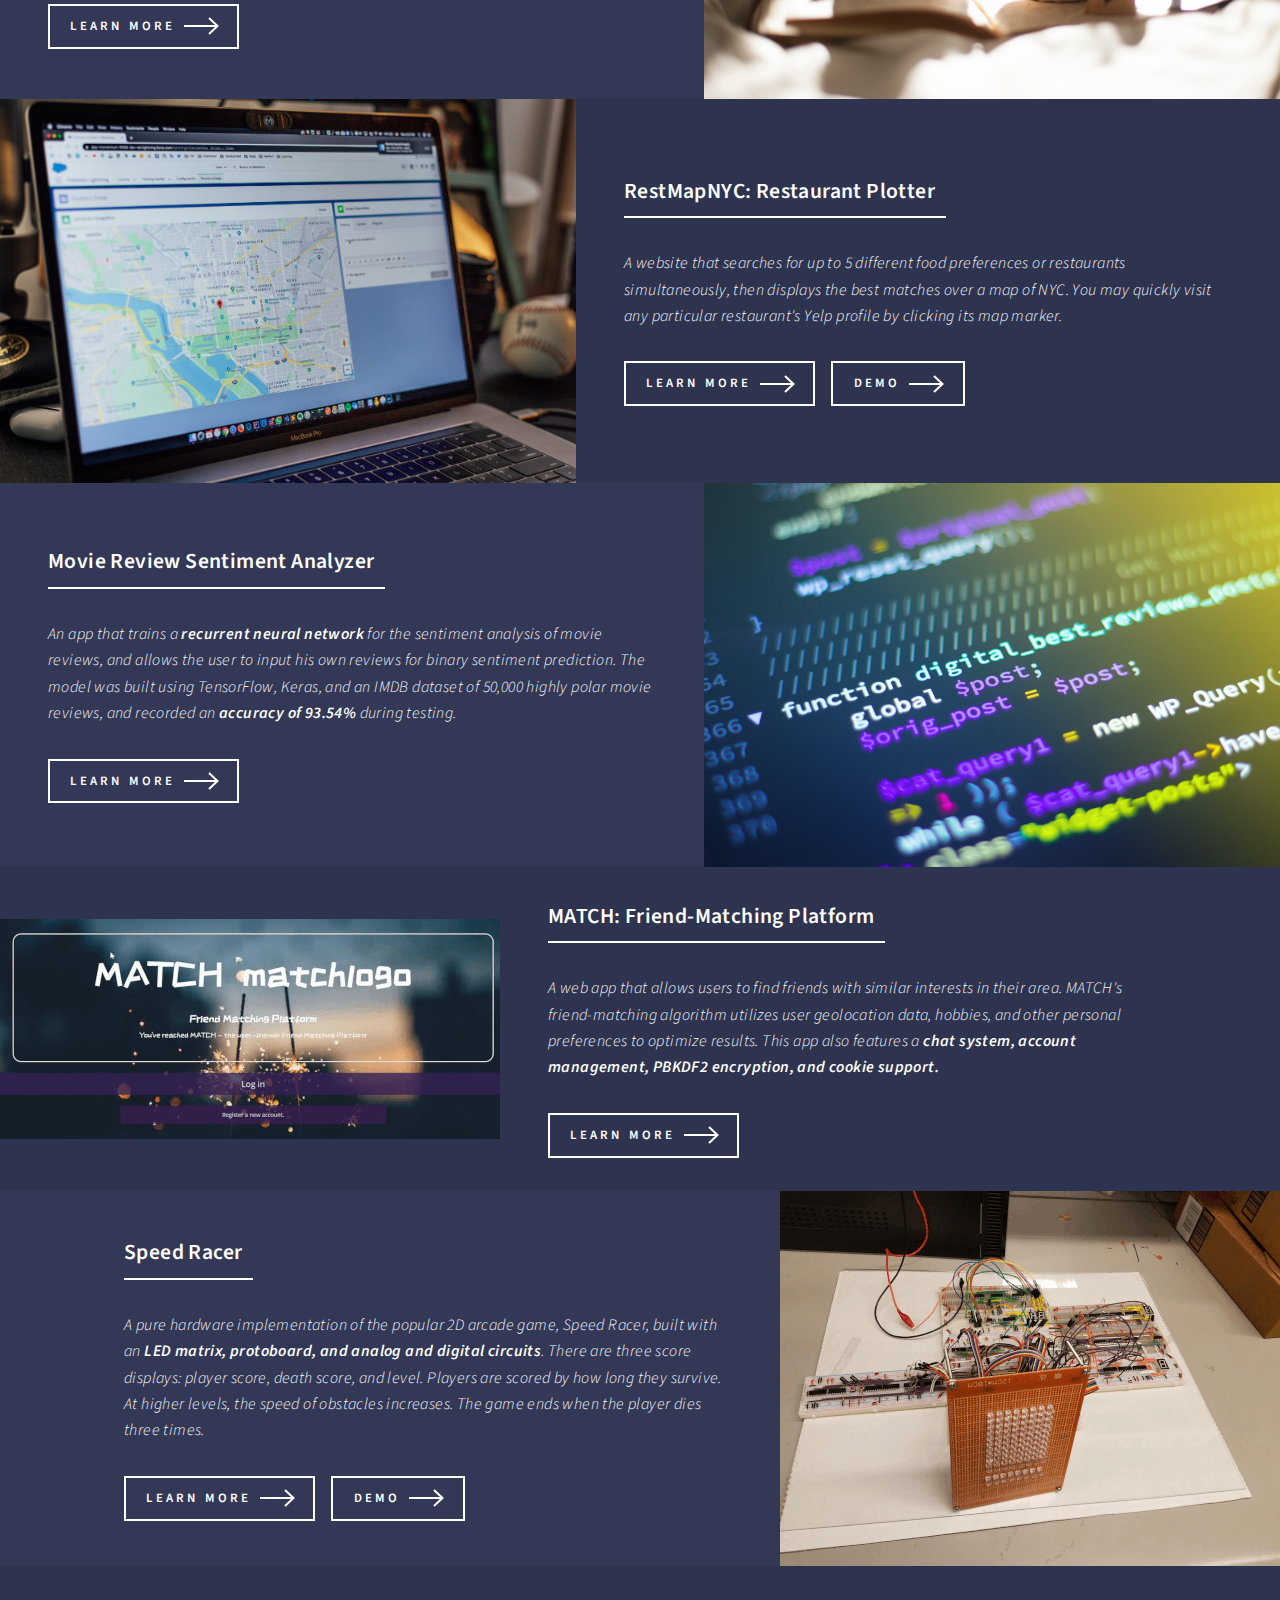
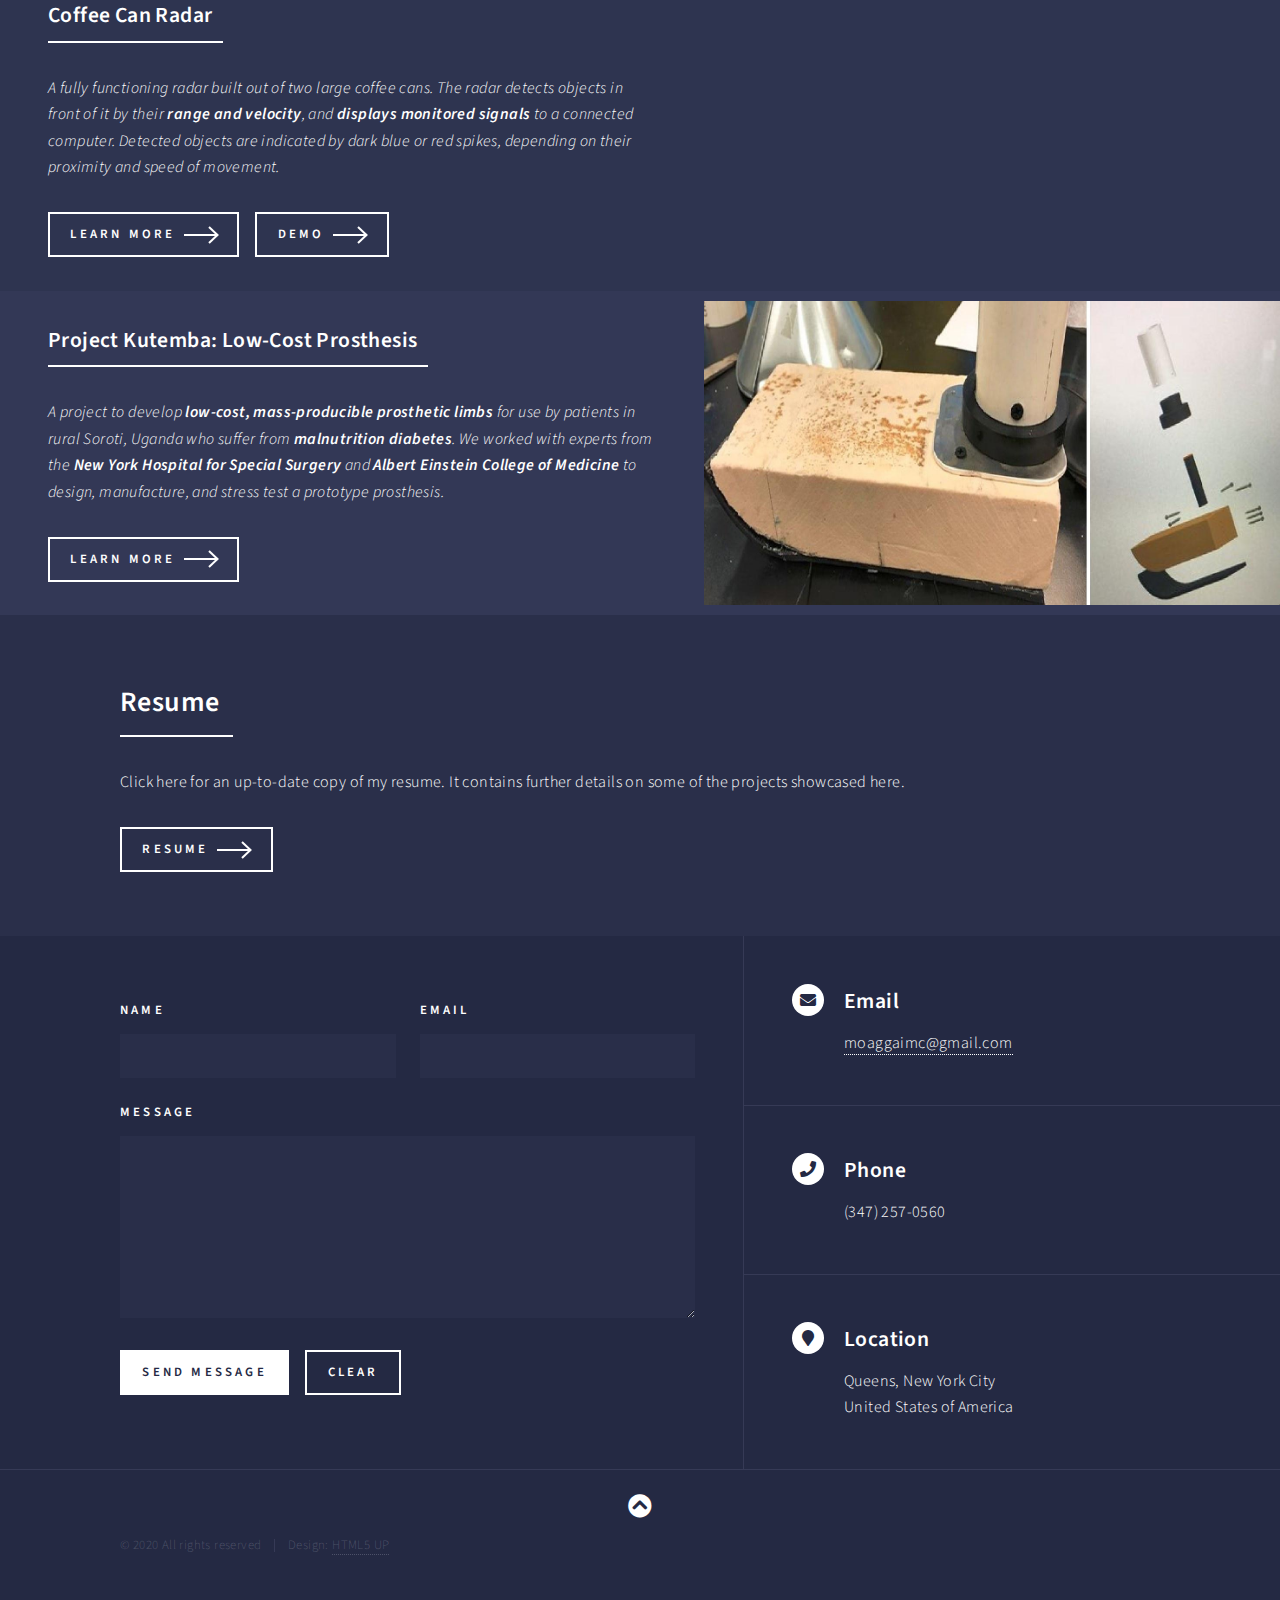
==== commit ce5a414d: "Update portfolio.html" ====
--- a/portfolio.html
+++ b/portfolio.html
@@ -102,7 +102,7 @@
 											<header class="major">
 												<h3>NutriDiary: Adaptive Nutrition Tracker</h3>
 											</header>
-											<p><i>A web app to assist users with fat loss and muscle gain. <b>Log your nutrition and workout data</b>, and <b>receive personalized stats</b> to follow in order to gain/lose weight at the rate you want to. Unlike other calculators, these stats are <b>automatically updated</b> and become <b>more accurate</b> as you log more days. Implemented with React, Spring Boot, PostgreSQL, Hibernate and Tomcat, and deployed on Heroku. This project is still in development.</i></p>
+											<p><i>A web app to assist users with fat loss and muscle gain. <b>Log your nutrition and workout data</b>, and <b>receive personalized stats</b> to follow in order to gain/lose weight at the rate you want to. Unlike other calculators, these stats are <b>automatically updated</b> and become <b>more accurate</b> as you log more days. Implemented with React, Spring Boot, and PostgreSQL, and deployed to the cloud with Heroku. This project is still in development.</i></p>
 											<ul class="actions">
 												<li><a href="https://github.com/IChowdhury01/NutriDiary" target="_blank" rel="noopener noreferrer" class="button next"class="button">Learn more</a></li>
 												<!-- <li><a href="" target="_blank" rel="noopener noreferrer" class="button next"class="button">Demo</a></li> -->
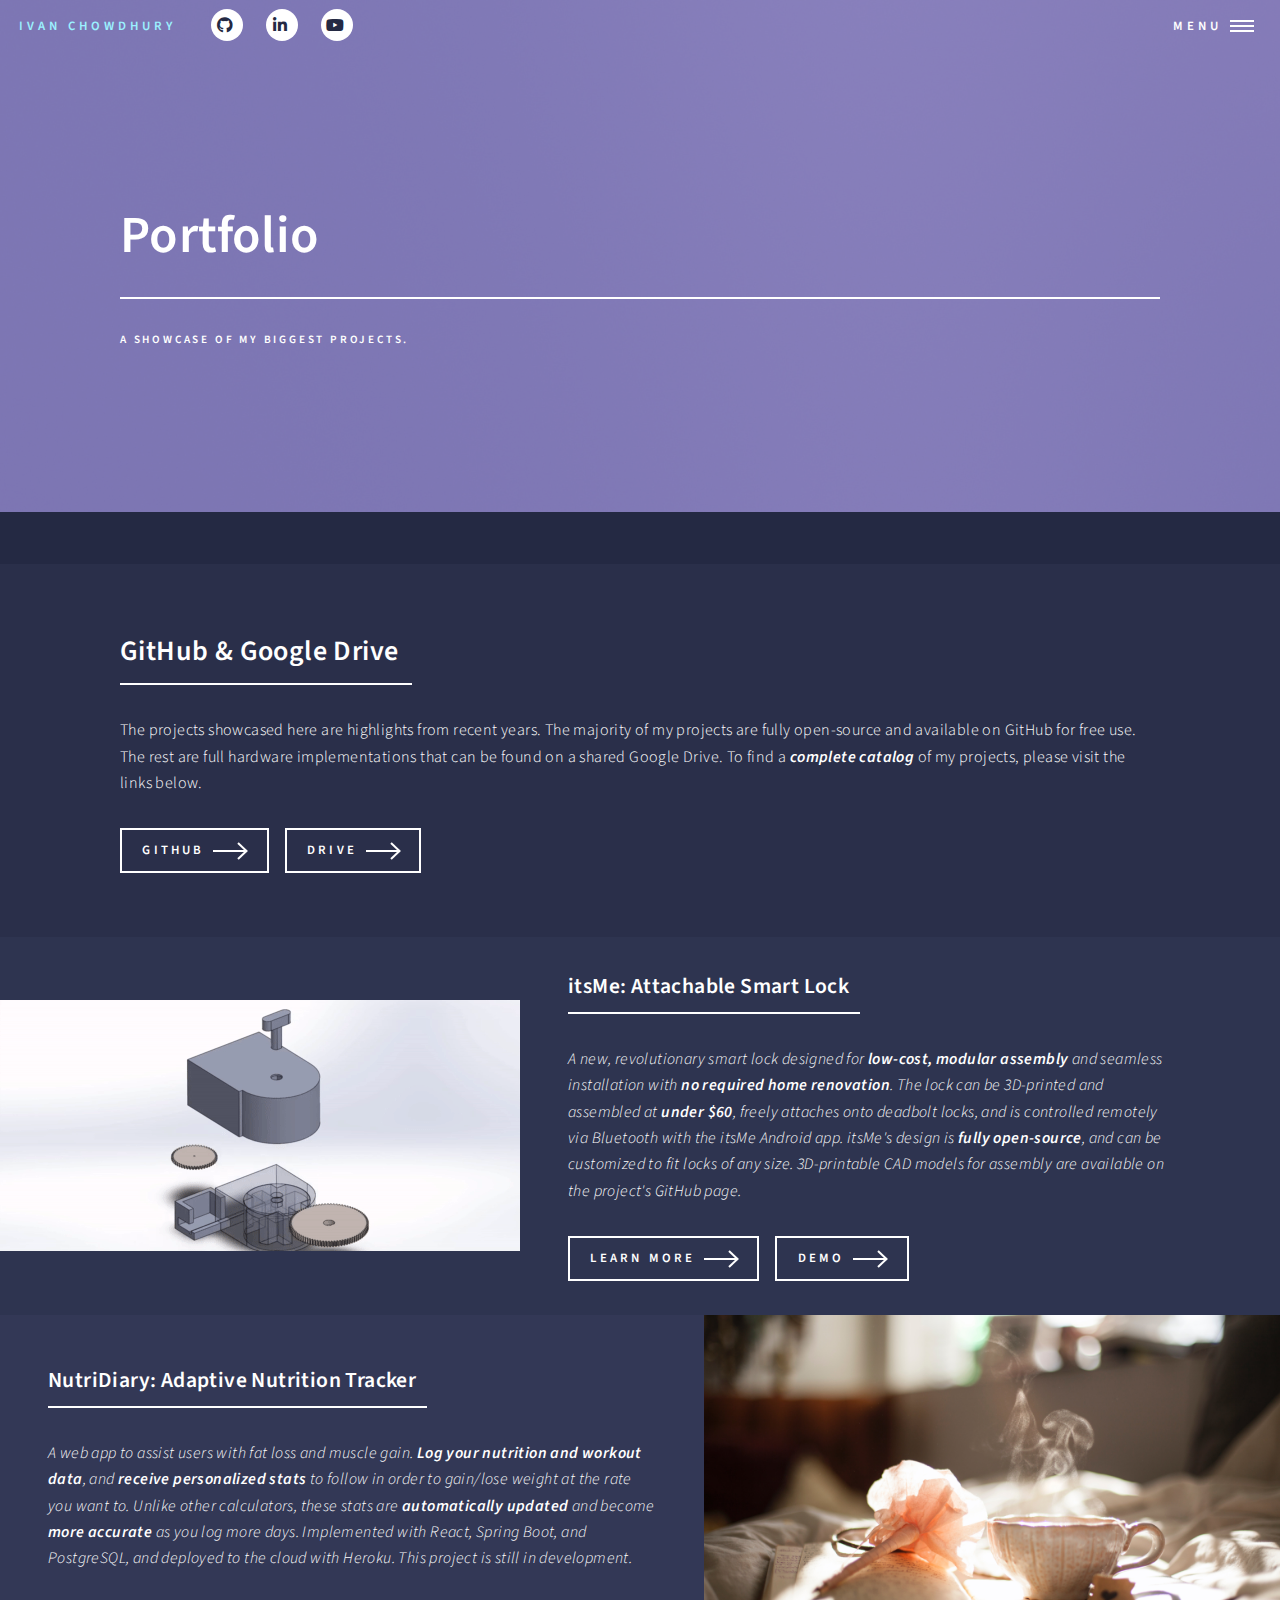
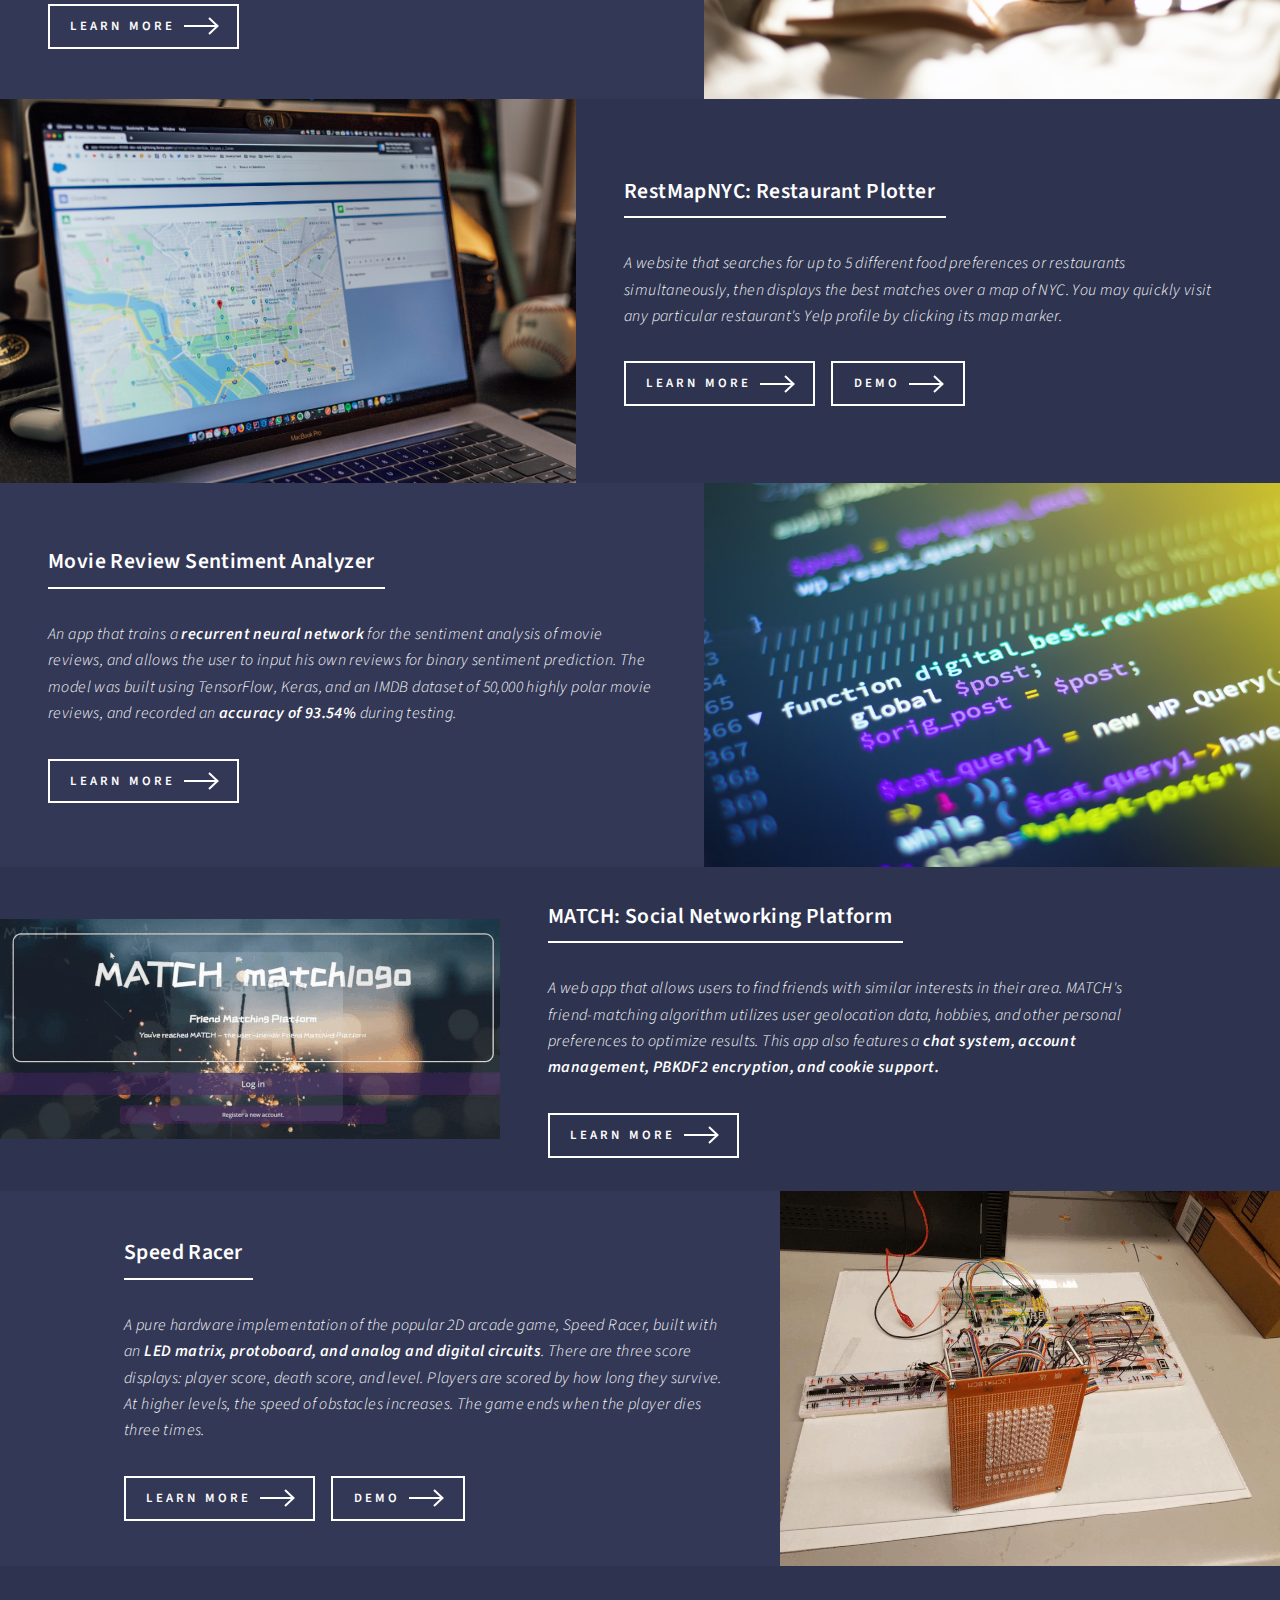
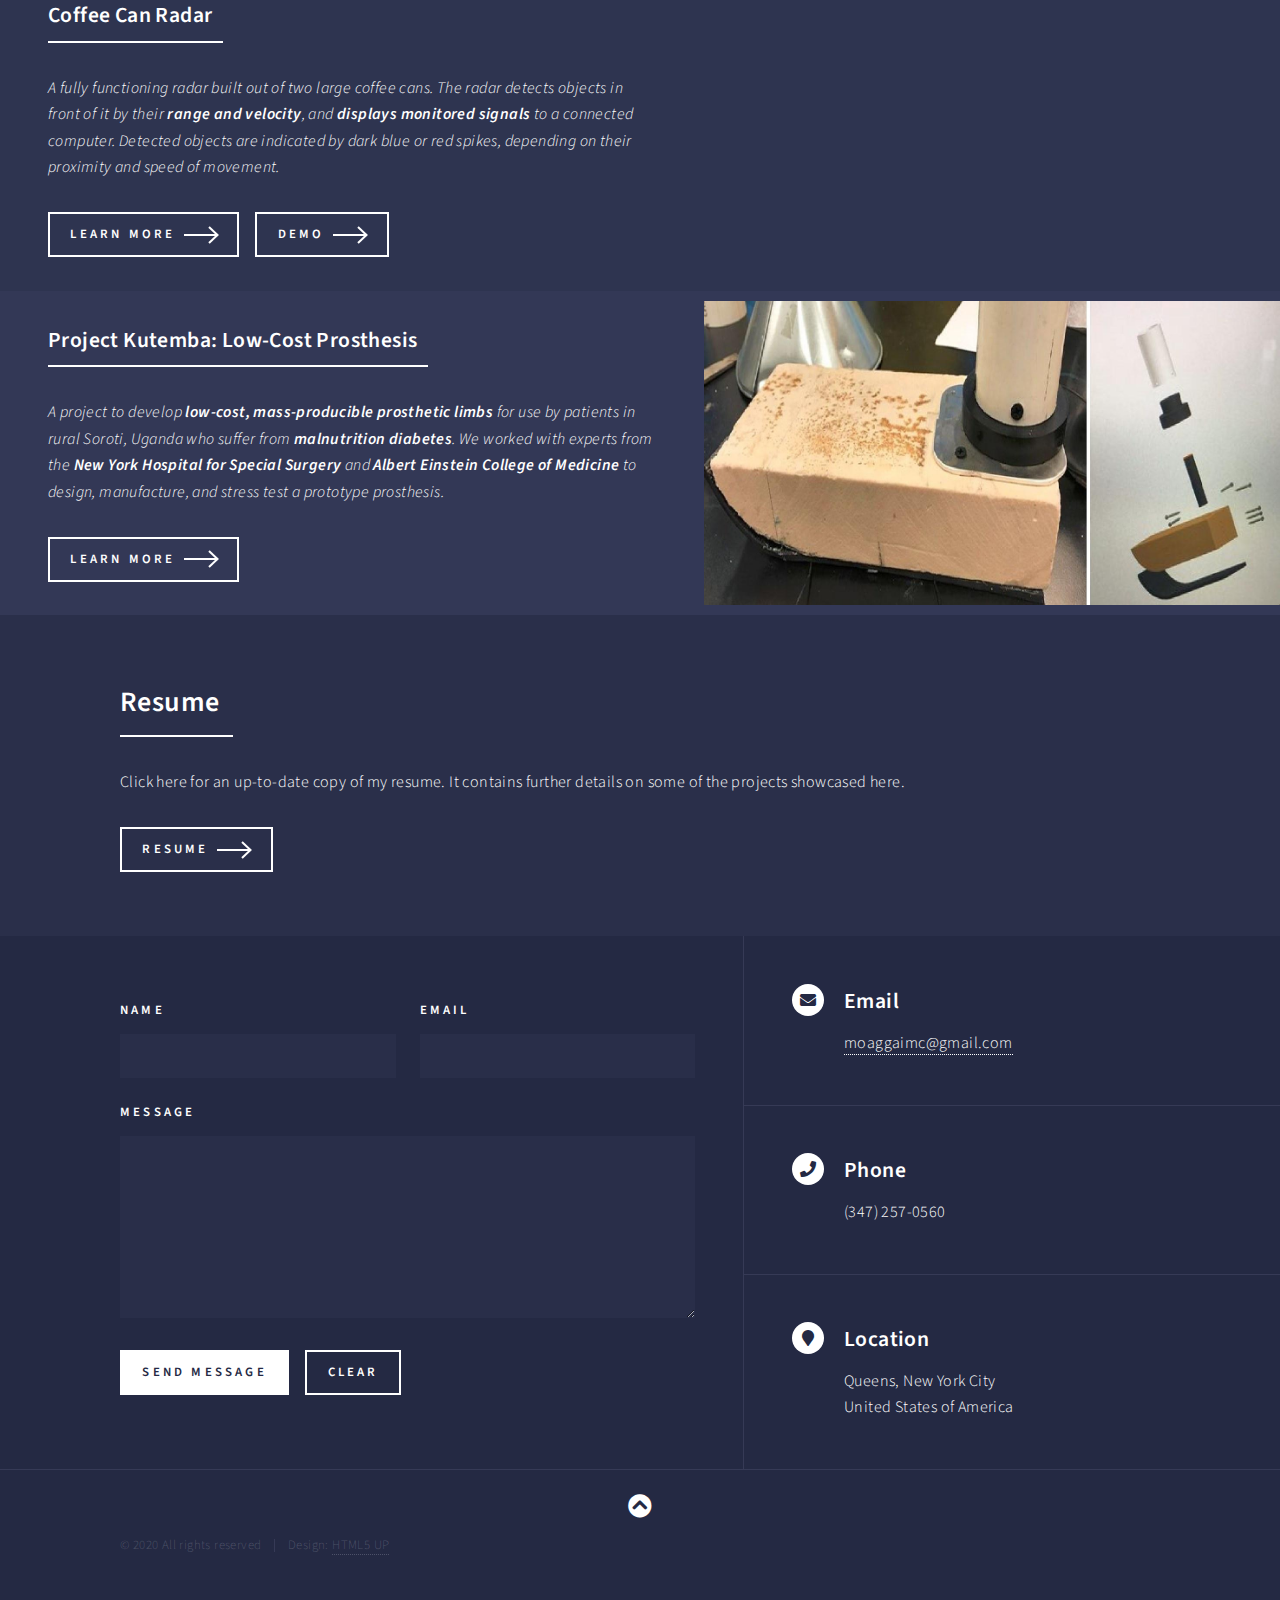
==== commit 7485914c: "Update portfolio.html" ====
--- a/portfolio.html
+++ b/portfolio.html
@@ -152,7 +152,7 @@
 									<div class="content">
 										<div class="inner">
 											<header class="major">
-												<h3>MATCH: Friend-Matching Platform</h3>
+												<h3>MATCH: Social Networking Platform</h3>
 											</header>
 											<p><i>A web app that allows users to find friends with similar interests in their area. MATCH's friend-matching algorithm utilizes user geolocation data, hobbies, and other personal preferences to optimize results. This app also features a <b>chat system, account management, PBKDF2 encryption, and cookie support.</b></i></p>
 											<ul class="actions">
